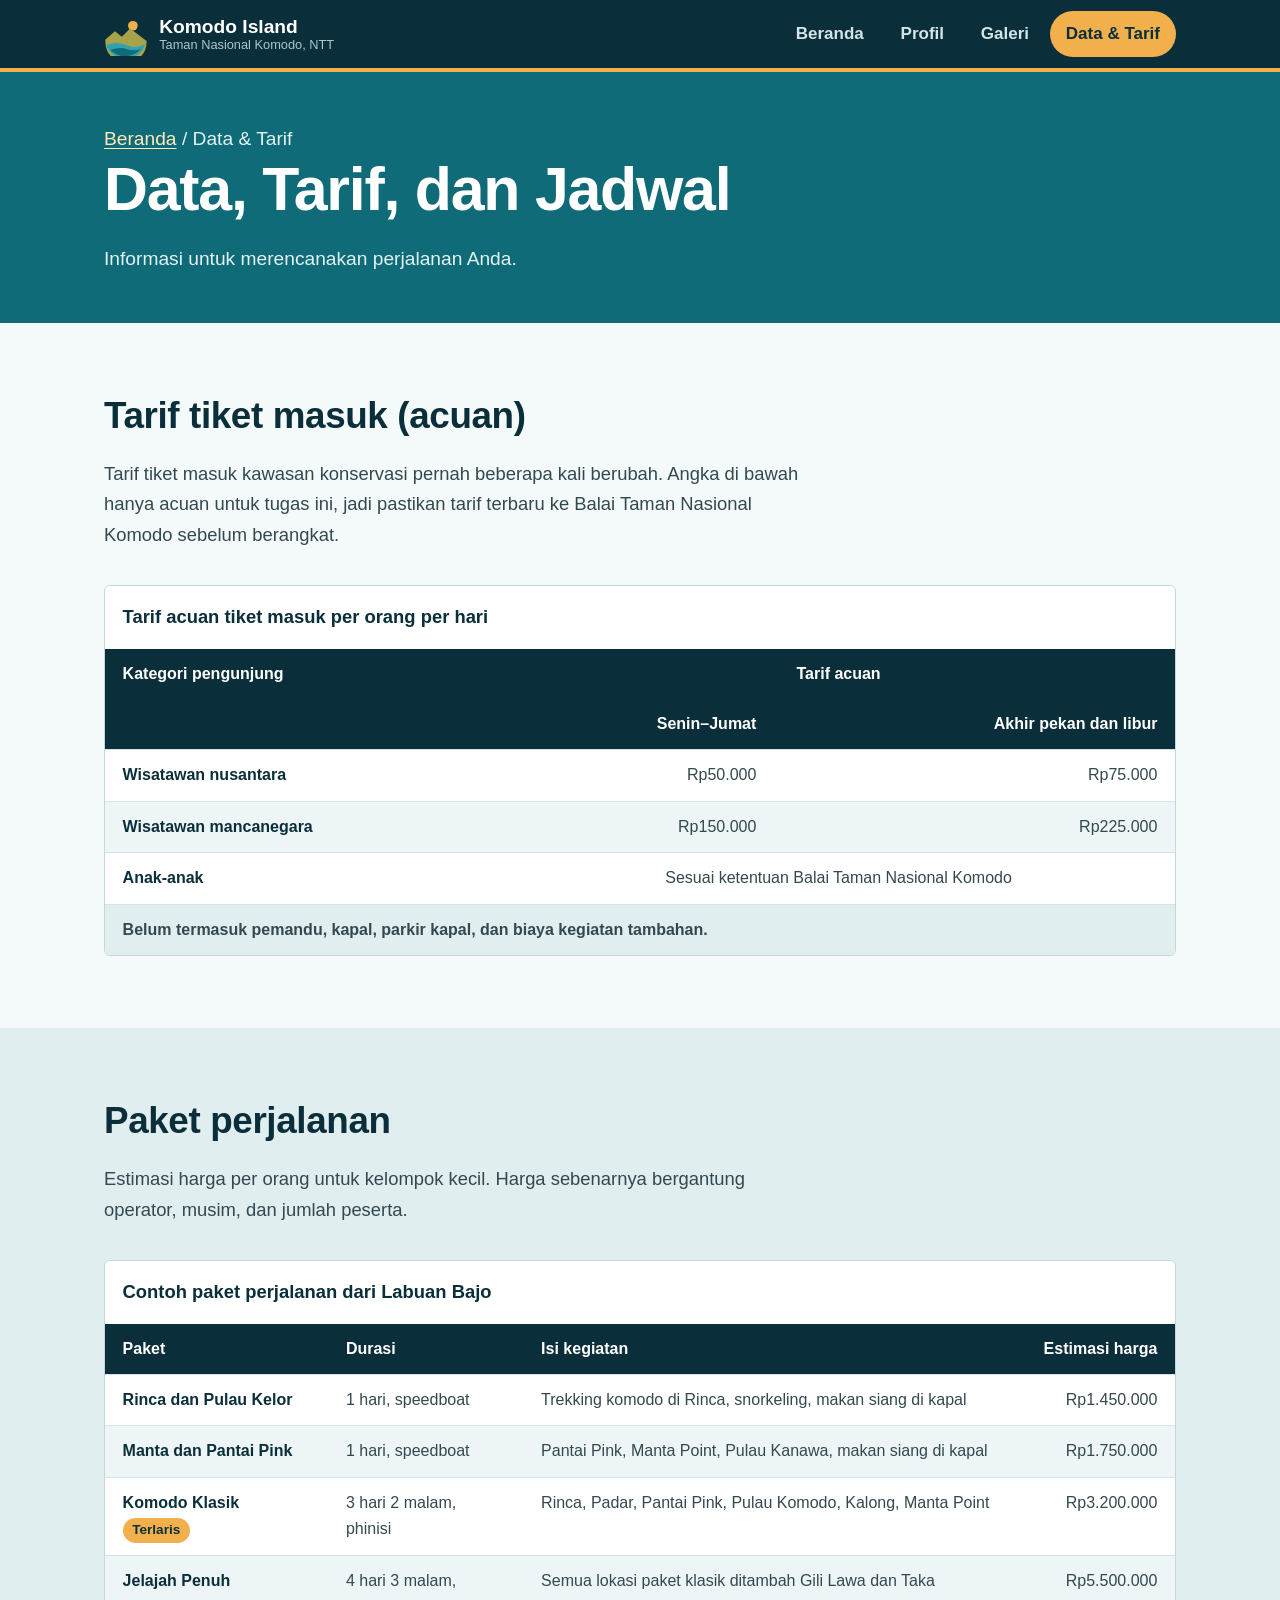
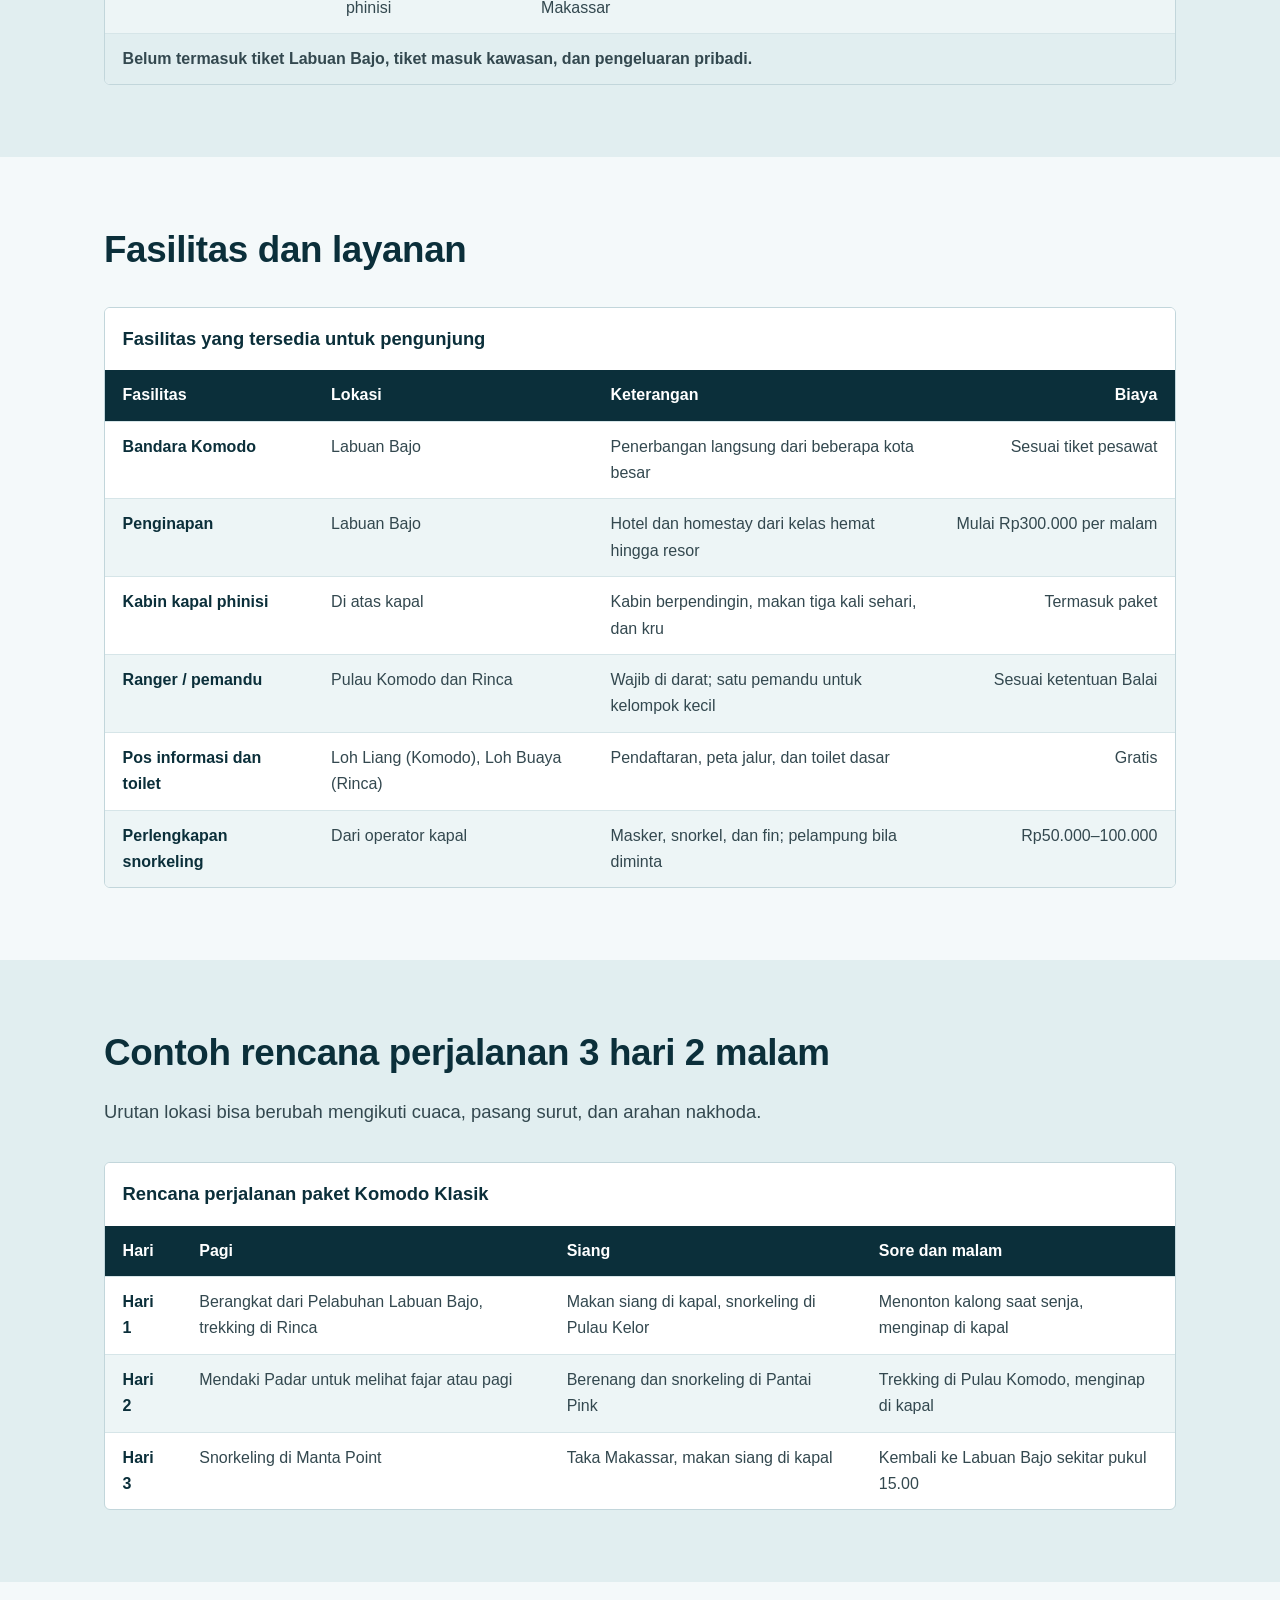
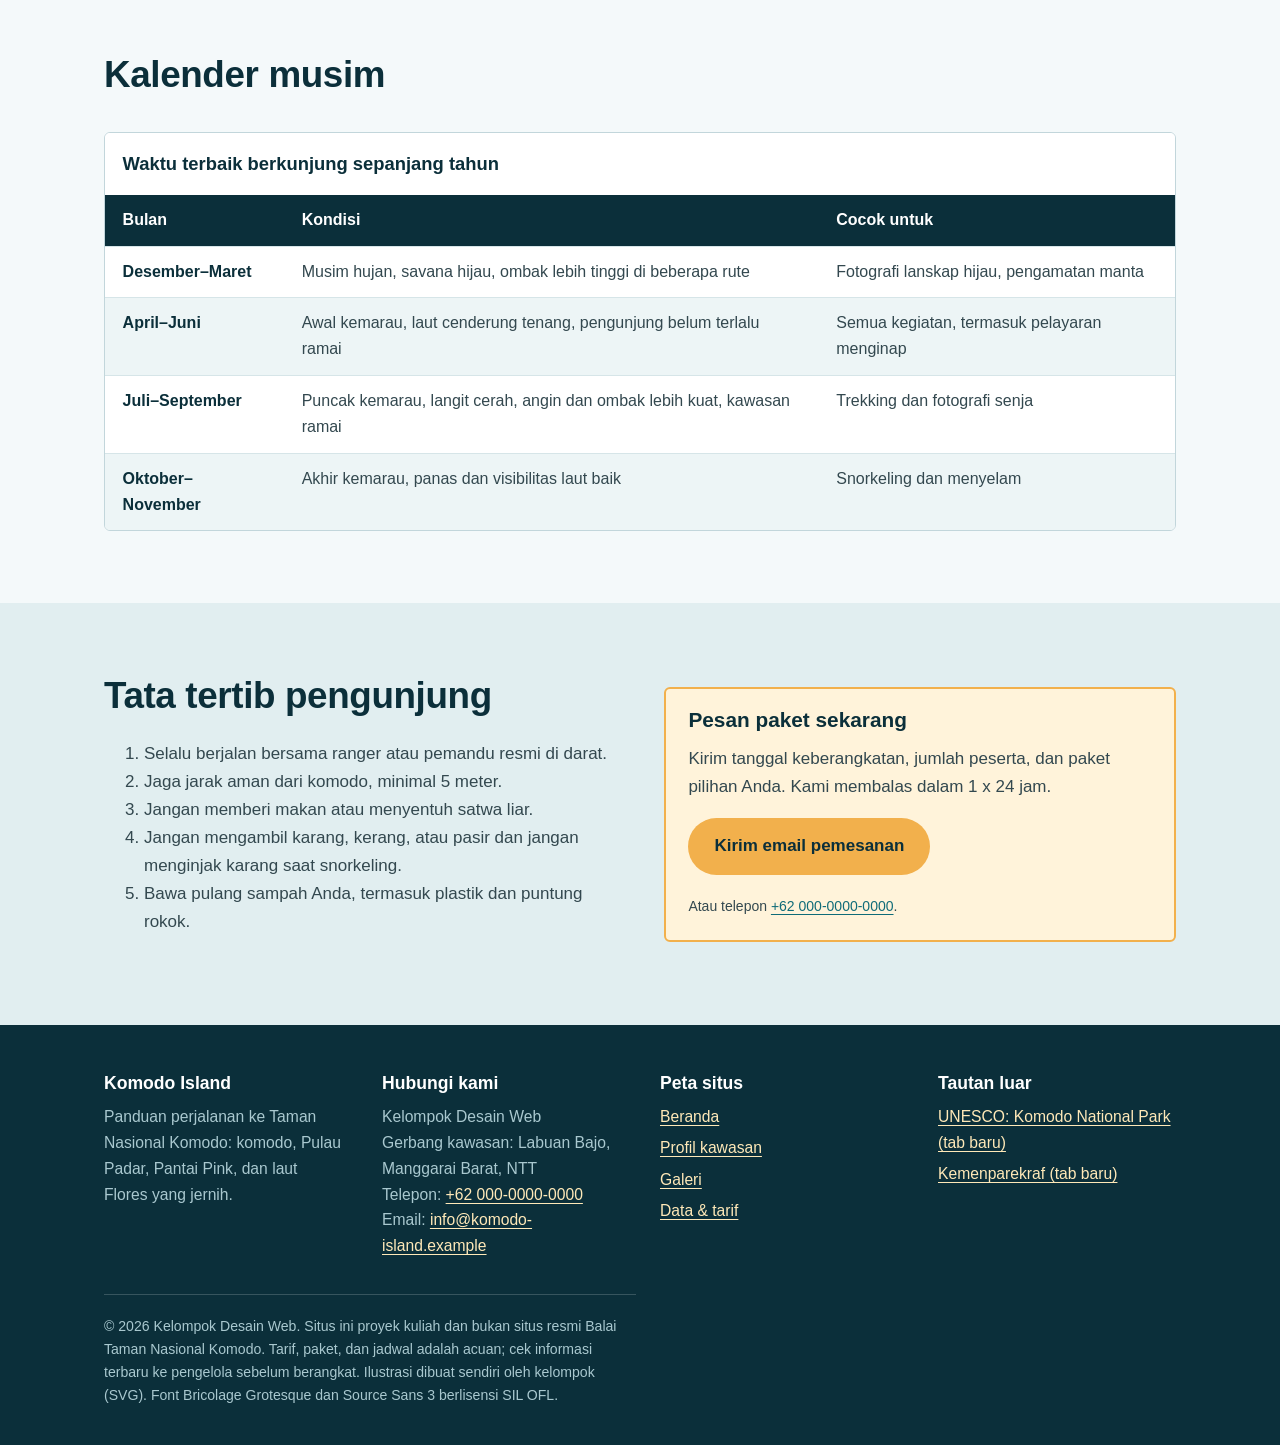
==== komodo-island/data.html @ 4d74ca6a "first commit" ====
<!DOCTYPE html>
<html lang="id">
<head>
  <meta charset="UTF-8">
  <meta name="viewport" content="width=device-width, initial-scale=1.0">
  <meta name="description" content="Tarif tiket acuan, paket perjalanan, fasilitas, contoh itinerary, dan kalender musim Taman Nasional Komodo.">
  <title>Data, Tarif, dan Jadwal | Komodo Island</title>
  <link rel="icon" type="image/svg+xml" href="assets/images/logo.svg">
  <link rel="stylesheet" href="assets/css/style.css">
</head>
<body>
  <a class="skip-link" href="#konten">Lewati ke konten utama</a>

  <!-- ===== HEADER & NAVIGASI (sama di semua halaman) ===== -->
  <header class="site-header">
    <div class="container header-inner">
      <a class="brand" href="index.html">
        <img src="assets/images/logo.svg" alt="Logo Komodo Island" width="44" height="44">
        <div>Komodo Island<span>Taman Nasional Komodo, NTT</span></div>
      </a>
      <nav class="main-nav" aria-label="Navigasi utama">
        <ul>
          <li><a href="index.html">Beranda</a></li>
          <li><a href="profil.html">Profil</a></li>
          <li><a href="galeri.html">Galeri</a></li>
          <li><a href="data.html" aria-current="page">Data &amp; Tarif</a></li>
        </ul>
      </nav>
    </div>
  </header>

  <main id="konten">

    <section class="page-hero" aria-labelledby="judul-halaman">
      <div class="container">
        <p class="breadcrumb"><a href="index.html">Beranda</a> / Data &amp; Tarif</p>
        <h1 id="judul-halaman">Data, Tarif, dan Jadwal</h1>
        <p>Informasi untuk merencanakan perjalanan Anda.</p>
      </div>
    </section>

    <!-- ===== TIKET MASUK ===== -->
    <section class="section" id="tiket" aria-labelledby="judul-tiket">
      <div class="container">
        <div class="section-head">
          <h2 id="judul-tiket">Tarif tiket masuk (acuan)</h2>
          <p>Tarif tiket masuk kawasan konservasi pernah beberapa kali berubah. Angka di bawah hanya acuan untuk tugas ini, jadi pastikan tarif terbaru ke Balai Taman Nasional Komodo sebelum berangkat.</p>
        </div>
        <div class="table-wrap">
          <table>
            <caption>Tarif acuan tiket masuk per orang per hari</caption>
            <thead>
              <tr>
                <th scope="col" rowspan="2">Kategori pengunjung</th>
                <th scope="colgroup" colspan="2" class="tengah">Tarif acuan</th>
              </tr>
              <tr>
                <th scope="col" class="angka">Senin&ndash;Jumat</th>
                <th scope="col" class="angka">Akhir pekan dan libur</th>
              </tr>
            </thead>
            <tbody>
              <tr><th scope="row">Wisatawan nusantara</th><td class="angka">Rp50.000</td><td class="angka">Rp75.000</td></tr>
              <tr><th scope="row">Wisatawan mancanegara</th><td class="angka">Rp150.000</td><td class="angka">Rp225.000</td></tr>
              <tr><th scope="row">Anak-anak</th><td class="tengah" colspan="2">Sesuai ketentuan Balai Taman Nasional Komodo</td></tr>
            </tbody>
            <tfoot>
              <tr><td colspan="3">Belum termasuk pemandu, kapal, parkir kapal, dan biaya kegiatan tambahan.</td></tr>
            </tfoot>
          </table>
        </div>
      </div>
    </section>

    <!-- ===== PAKET ===== -->
    <section class="section section--kabut" id="paket" aria-labelledby="judul-paket">
      <div class="container">
        <div class="section-head">
          <h2 id="judul-paket">Paket perjalanan</h2>
          <p>Estimasi harga per orang untuk kelompok kecil. Harga sebenarnya bergantung operator, musim, dan jumlah peserta.</p>
        </div>
        <div class="table-wrap">
          <table>
            <caption>Contoh paket perjalanan dari Labuan Bajo</caption>
            <thead>
              <tr>
                <th scope="col">Paket</th>
                <th scope="col">Durasi</th>
                <th scope="col">Isi kegiatan</th>
                <th scope="col" class="angka">Estimasi harga</th>
              </tr>
            </thead>
            <tbody>
              <tr>
                <th scope="row">Rinca dan Pulau Kelor</th>
                <td>1 hari, speedboat</td>
                <td>Trekking komodo di Rinca, snorkeling, makan siang di kapal</td>
                <td class="angka">Rp1.450.000</td>
              </tr>
              <tr>
                <th scope="row">Manta dan Pantai Pink</th>
                <td>1 hari, speedboat</td>
                <td>Pantai Pink, Manta Point, Pulau Kanawa, makan siang di kapal</td>
                <td class="angka">Rp1.750.000</td>
              </tr>
              <tr>
                <th scope="row">Komodo Klasik <span class="badge">Terlaris</span></th>
                <td>3 hari 2 malam, phinisi</td>
                <td>Rinca, Padar, Pantai Pink, Pulau Komodo, Kalong, Manta Point</td>
                <td class="angka">Rp3.200.000</td>
              </tr>
              <tr>
                <th scope="row">Jelajah Penuh</th>
                <td>4 hari 3 malam, phinisi</td>
                <td>Semua lokasi paket klasik ditambah Gili Lawa dan Taka Makassar</td>
                <td class="angka">Rp5.500.000</td>
              </tr>
            </tbody>
            <tfoot>
              <tr><td colspan="4">Belum termasuk tiket Labuan Bajo, tiket masuk kawasan, dan pengeluaran pribadi.</td></tr>
            </tfoot>
          </table>
        </div>
      </div>
    </section>

    <!-- ===== FASILITAS ===== -->
    <section class="section" id="fasilitas" aria-labelledby="judul-fasilitas">
      <div class="container">
        <div class="section-head">
          <h2 id="judul-fasilitas">Fasilitas dan layanan</h2>
        </div>
        <div class="table-wrap">
          <table>
            <caption>Fasilitas yang tersedia untuk pengunjung</caption>
            <thead>
              <tr>
                <th scope="col">Fasilitas</th>
                <th scope="col">Lokasi</th>
                <th scope="col">Keterangan</th>
                <th scope="col" class="angka">Biaya</th>
              </tr>
            </thead>
            <tbody>
              <tr><th scope="row">Bandara Komodo</th><td>Labuan Bajo</td><td>Penerbangan langsung dari beberapa kota besar</td><td class="angka">Sesuai tiket pesawat</td></tr>
              <tr><th scope="row">Penginapan</th><td>Labuan Bajo</td><td>Hotel dan homestay dari kelas hemat hingga resor</td><td class="angka">Mulai Rp300.000 per malam</td></tr>
              <tr><th scope="row">Kabin kapal phinisi</th><td>Di atas kapal</td><td>Kabin berpendingin, makan tiga kali sehari, dan kru</td><td class="angka">Termasuk paket</td></tr>
              <tr><th scope="row">Ranger / pemandu</th><td>Pulau Komodo dan Rinca</td><td>Wajib di darat; satu pemandu untuk kelompok kecil</td><td class="angka">Sesuai ketentuan Balai</td></tr>
              <tr><th scope="row">Pos informasi dan toilet</th><td>Loh Liang (Komodo), Loh Buaya (Rinca)</td><td>Pendaftaran, peta jalur, dan toilet dasar</td><td class="angka">Gratis</td></tr>
              <tr><th scope="row">Perlengkapan snorkeling</th><td>Dari operator kapal</td><td>Masker, snorkel, dan fin; pelampung bila diminta</td><td class="angka">Rp50.000&ndash;100.000</td></tr>
            </tbody>
          </table>
        </div>
      </div>
    </section>

    <!-- ===== ITINERARY ===== -->
    <section class="section section--kabut" id="jadwal" aria-labelledby="judul-jadwal">
      <div class="container">
        <div class="section-head">
          <h2 id="judul-jadwal">Contoh rencana perjalanan 3 hari 2 malam</h2>
          <p>Urutan lokasi bisa berubah mengikuti cuaca, pasang surut, dan arahan nakhoda.</p>
        </div>
        <div class="table-wrap">
          <table>
            <caption>Rencana perjalanan paket Komodo Klasik</caption>
            <thead>
              <tr>
                <th scope="col">Hari</th>
                <th scope="col">Pagi</th>
                <th scope="col">Siang</th>
                <th scope="col">Sore dan malam</th>
              </tr>
            </thead>
            <tbody>
              <tr><th scope="row">Hari 1</th><td>Berangkat dari Pelabuhan Labuan Bajo, trekking di Rinca</td><td>Makan siang di kapal, snorkeling di Pulau Kelor</td><td>Menonton kalong saat senja, menginap di kapal</td></tr>
              <tr><th scope="row">Hari 2</th><td>Mendaki Padar untuk melihat fajar atau pagi</td><td>Berenang dan snorkeling di Pantai Pink</td><td>Trekking di Pulau Komodo, menginap di kapal</td></tr>
              <tr><th scope="row">Hari 3</th><td>Snorkeling di Manta Point</td><td>Taka Makassar, makan siang di kapal</td><td>Kembali ke Labuan Bajo sekitar pukul 15.00</td></tr>
            </tbody>
          </table>
        </div>
      </div>
    </section>

    <!-- ===== KALENDER ===== -->
    <section class="section" id="kalender" aria-labelledby="judul-kalender">
      <div class="container">
        <div class="section-head">
          <h2 id="judul-kalender">Kalender musim</h2>
        </div>
        <div class="table-wrap">
          <table>
            <caption>Waktu terbaik berkunjung sepanjang tahun</caption>
            <thead>
              <tr>
                <th scope="col">Bulan</th>
                <th scope="col">Kondisi</th>
                <th scope="col">Cocok untuk</th>
              </tr>
            </thead>
            <tbody>
              <tr><th scope="row">Desember&ndash;Maret</th><td>Musim hujan, savana hijau, ombak lebih tinggi di beberapa rute</td><td>Fotografi lanskap hijau, pengamatan manta</td></tr>
              <tr><th scope="row">April&ndash;Juni</th><td>Awal kemarau, laut cenderung tenang, pengunjung belum terlalu ramai</td><td>Semua kegiatan, termasuk pelayaran menginap</td></tr>
              <tr><th scope="row">Juli&ndash;September</th><td>Puncak kemarau, langit cerah, angin dan ombak lebih kuat, kawasan ramai</td><td>Trekking dan fotografi senja</td></tr>
              <tr><th scope="row">Oktober&ndash;November</th><td>Akhir kemarau, panas dan visibilitas laut baik</td><td>Snorkeling dan menyelam</td></tr>
            </tbody>
          </table>
        </div>
      </div>
    </section>

    <!-- ===== TATA TERTIB ===== -->
    <section class="section section--kabut" id="tata-tertib" aria-labelledby="judul-tertib">
      <div class="container split">
        <div>
          <h2 id="judul-tertib">Tata tertib pengunjung</h2>
          <ol>
            <li>Selalu berjalan bersama ranger atau pemandu resmi di darat.</li>
            <li>Jaga jarak aman dari komodo, minimal 5 meter.</li>
            <li>Jangan memberi makan atau menyentuh satwa liar.</li>
            <li>Jangan mengambil karang, kerang, atau pasir dan jangan menginjak karang saat snorkeling.</li>
            <li>Bawa pulang sampah Anda, termasuk plastik dan puntung rokok.</li>
          </ol>
        </div>
        <div class="callout">
          <h3>Pesan paket sekarang</h3>
          <p>Kirim tanggal keberangkatan, jumlah peserta, dan paket pilihan Anda. Kami membalas dalam 1 x 24 jam.</p>
          <p><a class="btn btn--senja" href="mailto:info@komodo-island.example?subject=Pemesanan%20paket%20Komodo">Kirim email pemesanan</a></p>
          <p><small>Atau telepon <a href="tel:+620000000000">+62 000-0000-0000</a>.</small></p>
        </div>
      </div>
    </section>

  </main>

  <!-- ===== FOOTER (sama di semua halaman) ===== -->
  <footer class="site-footer">
    <div class="container">
      <div class="footer-cols">
        <div>
          <h2>Komodo Island</h2>
          <p>Panduan perjalanan ke Taman Nasional Komodo: komodo, Pulau Padar, Pantai Pink, dan laut Flores yang jernih.</p>
        </div>
        <div>
          <h2>Hubungi kami</h2>
          <address>
            Kelompok Desain Web<br>
            Gerbang kawasan: Labuan Bajo, Manggarai Barat, NTT<br>
            Telepon: <a href="tel:+620000000000">+62 000-0000-0000</a><br>
            Email: <a href="mailto:info@komodo-island.example">info@komodo-island.example</a>
          </address>
        </div>
        <div>
          <h2>Peta situs</h2>
          <ul>
            <li><a href="index.html">Beranda</a></li>
            <li><a href="profil.html">Profil kawasan</a></li>
            <li><a href="galeri.html">Galeri</a></li>
            <li><a href="data.html">Data &amp; tarif</a></li>
          </ul>
        </div>
        <div>
          <h2>Tautan luar</h2>
          <ul>
            <li><a href="https://whc.unesco.org/en/list/609" target="_blank" rel="noopener noreferrer">UNESCO: Komodo National Park (tab baru)</a></li>
            <li><a href="https://www.kemenparekraf.go.id/" target="_blank" rel="noopener noreferrer">Kemenparekraf (tab baru)</a></li>
          </ul>
        </div>
      </div>
      <p class="footer-bawah">
        &copy; 2026 Kelompok Desain Web. Situs ini proyek kuliah dan bukan situs resmi Balai Taman Nasional Komodo.
        Tarif, paket, dan jadwal adalah acuan; cek informasi terbaru ke pengelola sebelum berangkat.
        Ilustrasi dibuat sendiri oleh kelompok (SVG). Font Bricolage Grotesque dan Source Sans 3 berlisensi SIL OFL.
      </p>
    </div>
  </footer>
</body>
</html>
---- komodo-island/assets/css/style.css ----
/* =========================================================
   Komodo Island - style.css
   Tugas Kelompok Desain Web (HTML5 + CSS3 murni)

   Daftar isi:
   1. Embedded font (@font-face)
   2. Variabel & reset
   3. Tipografi
   4. Layout dasar (container, section)
   5. Header & navigasi (Flexbox)
   6. Hero
   7. Komponen: tombol, kartu, info strip, kutipan
   8. Galeri
   9. Tabel
  10. List khusus, FAQ, kalender
  11. Footer
  12. Responsive (media query)
   ========================================================= */

/* ---------- 1. Embedded font ---------- */
@font-face {
  font-family: "Bricolage";
  src: url("../fonts/bricolage-600.woff2") format("woff2");
  font-weight: 600;
  font-style: normal;
  font-display: swap;
}
@font-face {
  font-family: "Bricolage";
  src: url("../fonts/bricolage-800.woff2") format("woff2");
  font-weight: 800;
  font-style: normal;
  font-display: swap;
}
@font-face {
  font-family: "Source Sans";
  src: url("../fonts/sourcesans-400.woff2") format("woff2");
  font-weight: 400;
  font-style: normal;
  font-display: swap;
}
@font-face {
  font-family: "Source Sans";
  src: url("../fonts/sourcesans-600.woff2") format("woff2");
  font-weight: 600;
  font-style: normal;
  font-display: swap;
}
@font-face {
  font-family: "Source Sans";
  src: url("../fonts/sourcesans-700.woff2") format("woff2");
  font-weight: 700;
  font-style: normal;
  font-display: swap;
}

/* ---------- 2. Variabel & reset ---------- */
:root {
  /* Palet warna */
  --laut-dalam: #0b2f3a;
  --laut: #0f6b78;
  --savana: #b0963e;
  --senja: #f2b04c;
  --senja-tua: #8a5a07;
  --busa: #e1eef0;
  --langit: #f4f9fa;
  --karang-gelap: #33484f;
  --karang: #c04b55;
  --putih: #ffffff;

  --font-judul: "Bricolage", "Trebuchet MS", Arial, sans-serif;
  --font-isi: "Source Sans", "Segoe UI", Arial, sans-serif;

  --lebar-maks: 1120px;
  --jarak: 1.5rem;
  --radius-kecil: 6px;
  --radius-besar: 28px;
}

*,
*::before,
*::after {
  box-sizing: border-box; /* box model: padding & border masuk hitungan lebar */
}

html {
  scroll-behavior: smooth;
}

body {
  margin: 0;
  font-family: var(--font-isi);
  font-size: 1.0625rem;
  line-height: 1.65;
  color: var(--karang-gelap);
  background-color: var(--langit);
}

img {
  max-width: 100%;
  height: auto;
  display: block;
}

a {
  color: var(--laut);
  text-underline-offset: 3px;
}
a:hover {
  color: var(--laut-dalam);
}
a:focus-visible,
summary:focus-visible {
  outline: 3px solid var(--senja);
  outline-offset: 3px;
}

/* ---------- 3. Tipografi ---------- */
h1,
h2,
h3,
h4 {
  font-family: var(--font-judul);
  color: var(--laut-dalam);
  line-height: 1.15;
  margin: 0 0 0.6em;
}
h1 {
  font-size: clamp(2.3rem, 5vw, 3.8rem);
  font-weight: 800;
  letter-spacing: -0.02em;
}
h2 {
  font-size: clamp(1.6rem, 3vw, 2.3rem);
  font-weight: 800;
  letter-spacing: -0.01em;
}
h3 {
  font-size: 1.3rem;
  font-weight: 600;
}
h4 {
  font-size: 1.1rem;
  font-weight: 600;
}
p {
  margin: 0 0 1em;
  max-width: 68ch;
}
strong {
  font-weight: 700;
  color: var(--laut-dalam);
}
small {
  font-size: 0.875rem;
}

/* ---------- 4. Layout dasar ---------- */
.container {
  width: 100%;
  max-width: var(--lebar-maks);
  margin: 0 auto;
  padding: 0 var(--jarak);
}

.section {
  padding: 4.5rem 0;
}
.section--kabut {
  background-color: var(--busa);
}
.section--gelap {
  background-color: var(--laut-dalam);
  color: #d3e5e9;
}
.section--gelap h2,
.section--gelap h3 {
  color: var(--putih);
}
.section--gelap a {
  color: var(--senja);
}

.section-head {
  margin-bottom: 2.2rem;
}
.section-head p {
  font-size: 1.15rem;
}

.skip-link {
  position: absolute;
  left: -999px;
  top: 0;
  background: var(--senja);
  color: var(--laut-dalam);
  padding: 0.6rem 1rem;
  font-weight: 700;
  z-index: 100;
}
.skip-link:focus {
  left: 0;
}

/* ---------- 5. Header & navigasi ---------- */
.site-header {
  background-color: var(--laut-dalam);
  position: sticky;
  top: 0;
  z-index: 50;
  border-bottom: 4px solid var(--senja);
}
.header-inner {
  display: flex;
  align-items: center;
  justify-content: space-between;
  gap: 1rem;
  padding-top: 0.7rem;
  padding-bottom: 0.7rem;
}
.brand {
  display: flex;
  align-items: center;
  gap: 0.7rem;
  text-decoration: none;
  color: var(--putih);
  font-family: var(--font-judul);
  font-weight: 800;
  font-size: 1.2rem;
  line-height: 1.1;
}
.brand:hover {
  color: var(--putih);
}
.brand img {
  width: 44px;
  height: 44px;
}
.brand span {
  display: block;
  font-family: var(--font-isi);
  font-weight: 400;
  font-size: 0.8rem;
  color: #a9c8cf;
}

.main-nav ul {
  display: flex;
  flex-wrap: wrap;
  gap: 0.3rem;
  list-style: none;
  margin: 0;
  padding: 0;
}
.main-nav a {
  display: block;
  padding: 0.55rem 1rem;
  border-radius: 999px;
  color: #d3e5e9;
  text-decoration: none;
  font-weight: 600;
  transition: background-color 0.2s, color 0.2s;
}
.main-nav a:hover {
  background-color: rgba(255, 255, 255, 0.12);
  color: var(--putih);
}
.main-nav a[aria-current="page"] {
  background-color: var(--senja);
  color: var(--laut-dalam);
}

/* ---------- 6. Hero ---------- */
.hero {
  background-color: var(--busa);
  overflow: hidden;
}
.hero-inner {
  display: flex;
  align-items: center;
  gap: 3.5rem;
  padding-top: 3.5rem;
  padding-bottom: 0;
}
.hero-text {
  flex: 1 1 52%;
  padding-bottom: 3.5rem;
}
.hero-text p {
  font-size: 1.2rem;
}
.hero-media {
  flex: 1 1 40%;
  align-self: flex-end;
}
.hero-media img {
  width: 100%;
  max-height: 560px;
  object-fit: cover;
  /* bentuk gapura / lengkung atas */
  border-radius: 999px 999px 0 0;
  border: 8px solid var(--senja);
  border-bottom: 0;
}
.hero-actions {
  display: flex;
  flex-wrap: wrap;
  gap: 0.9rem;
  margin-top: 1.6rem;
}

/* Hero halaman dalam (profil, galeri, data) */
.page-hero {
  background-color: var(--laut);
  color: #e4f2f5;
  padding: 3.2rem 0 3rem;
}
.page-hero h1 {
  color: var(--putih);
  margin-bottom: 0.3em;
}
.page-hero p {
  font-size: 1.2rem;
  margin: 0;
}
.breadcrumb {
  font-size: 0.95rem;
  margin-bottom: 1rem;
}
.breadcrumb a {
  color: #ffe9b8;
}

/* ---------- 7. Komponen ---------- */
.btn {
  display: inline-block;
  padding: 0.8rem 1.5rem;
  border-radius: 999px;
  font-weight: 700;
  text-decoration: none;
  border: 2px solid transparent;
  transition: background-color 0.2s, color 0.2s, border-color 0.2s;
}
.btn--utama {
  background-color: var(--laut-dalam);
  color: var(--putih);
}
.btn--utama:hover {
  background-color: var(--laut);
  color: var(--putih);
}
.btn--garis {
  border-color: var(--laut-dalam);
  color: var(--laut-dalam);
}
.btn--garis:hover {
  background-color: var(--laut-dalam);
  color: var(--putih);
}
.btn--senja {
  background-color: var(--senja);
  color: var(--laut-dalam);
}
.btn--senja:hover {
  background-color: #f7c566;
  color: var(--laut-dalam);
}

/* Info strip: fakta singkat desa */
.info-strip {
  background-color: var(--laut-dalam);
  color: #d3e5e9;
}
.info-strip ul {
  display: flex;
  flex-wrap: wrap;
  list-style: none;
  margin: 0;
  padding: 0;
}
.info-strip li {
  flex: 1 1 200px;
  padding: 1.4rem 1.2rem;
  border-left: 1px solid rgba(255, 255, 255, 0.15);
}
.info-strip li:first-child {
  border-left: 0;
}
.info-strip strong {
  display: block;
  font-family: var(--font-judul);
  font-size: 1.6rem;
  color: var(--senja);
  line-height: 1.2;
}

/* Kartu konten (Flexbox) */
.cards {
  display: flex;
  flex-wrap: wrap;
  gap: 1.6rem;
}
.card {
  flex: 1 1 290px;
  display: flex;
  flex-direction: column;
  background-color: var(--putih);
  border: 1px solid #cfe0e4;
  border-radius: var(--radius-kecil);
  overflow: hidden;
}
.card img {
  width: 100%;
  aspect-ratio: 4 / 3;
  object-fit: cover;
}
.card-body {
  padding: 1.3rem 1.4rem 1.5rem;
  display: flex;
  flex-direction: column;
  flex: 1;
}
.card-body p {
  flex: 1;
}
.card-link {
  font-weight: 700;
}

/* Dua kolom teks + gambar */
.split {
  display: flex;
  flex-wrap: wrap;
  align-items: center;
  gap: 3rem;
}
.split > * {
  flex: 1 1 340px;
}
.split--balik {
  flex-direction: row-reverse;
}
.split figure img {
  border-radius: var(--radius-besar) var(--radius-kecil) var(--radius-besar) var(--radius-kecil);
}
figure {
  margin: 0;
}
figcaption {
  font-size: 0.9rem;
  color: #566b72;
  margin-top: 0.6rem;
}

blockquote {
  margin: 0;
  padding: 0.4rem 0 0.4rem 1.6rem;
  border-left: 6px solid var(--senja);
  font-family: var(--font-judul);
  font-size: clamp(1.3rem, 2.6vw, 1.8rem);
  font-weight: 600;
  line-height: 1.35;
  color: var(--laut-dalam);
  max-width: 34em;
}
blockquote cite {
  display: block;
  margin-top: 0.8rem;
  font-family: var(--font-isi);
  font-size: 1rem;
  font-weight: 400;
  font-style: normal;
  color: var(--karang-gelap);
}

.callout {
  background-color: #fff3da;
  border: 2px solid var(--senja);
  border-radius: var(--radius-kecil);
  padding: 1.2rem 1.4rem;
}
.callout p:last-child {
  margin-bottom: 0;
}

/* ---------- 8. Galeri ---------- */
.gallery {
  display: flex;
  flex-wrap: wrap;
  gap: 1.4rem;
  margin: 0;
  padding: 0;
  list-style: none;
}
.gallery li {
  flex: 1 1 320px;
}
.gallery figure {
  background-color: var(--putih);
  border: 1px solid #cfe0e4;
  border-radius: var(--radius-kecil);
  overflow: hidden;
  height: 100%;
}
.gallery img {
  width: 100%;
  aspect-ratio: 4 / 3;
  object-fit: cover;
}
.gallery figcaption {
  padding: 0.8rem 1rem 1rem;
  margin: 0;
  color: var(--karang-gelap);
}
.gallery figcaption strong {
  display: block;
}
.gallery-nav {
  display: flex;
  flex-wrap: wrap;
  gap: 0.6rem;
  list-style: none;
  padding: 0;
  margin: 0 0 2rem;
}
.gallery-nav a {
  display: inline-block;
  padding: 0.45rem 1rem;
  border: 2px solid var(--laut);
  border-radius: 999px;
  text-decoration: none;
  font-weight: 600;
}
.gallery-nav a:hover {
  background-color: var(--laut);
  color: var(--putih);
}

/* ---------- 9. Tabel ---------- */
.table-wrap {
  overflow-x: auto; /* tabel bisa digeser di layar kecil */
  border: 1px solid #c2d6db;
  border-radius: var(--radius-kecil);
  background-color: var(--putih);
}
table {
  width: 100%;
  border-collapse: collapse;
  min-width: 560px;
  font-size: 1rem;
}
caption {
  caption-side: top;
  text-align: left;
  padding: 1rem 1.1rem;
  font-family: var(--font-judul);
  font-weight: 600;
  font-size: 1.15rem;
  color: var(--laut-dalam);
  background-color: var(--putih);
}
th,
td {
  padding: 0.75rem 1.1rem;
  text-align: left;
  vertical-align: top;
  border-top: 1px solid #d6e5e8;
}
thead th {
  background-color: var(--laut-dalam);
  color: var(--putih);
  font-weight: 600;
  border-top: 0;
}
tbody tr:nth-child(even) {
  background-color: #edf5f6;
}
tbody tr:hover {
  background-color: #fff3da;
}
tbody th {
  font-weight: 700;
  color: var(--laut-dalam);
}
tfoot td,
tfoot th {
  background-color: var(--busa);
  font-weight: 700;
}
td.angka,
th.angka {
  text-align: right;
  white-space: nowrap;
}
td.tengah,
th.tengah {
  text-align: center;
}

/* ---------- 10. List khusus, FAQ, definisi ---------- */
.check-list {
  list-style: none;
  padding: 0;
  margin: 0 0 1.2em;
}
.check-list li {
  position: relative;
  padding-left: 1.9rem;
  margin-bottom: 0.55rem;
}
.check-list li::before {
  content: "";
  position: absolute;
  left: 0.2rem;
  top: 0.45em;
  width: 0.55rem;
  height: 0.9rem;
  border-right: 3px solid var(--laut);
  border-bottom: 3px solid var(--laut);
  transform: rotate(40deg);
}

.steps {
  padding-left: 1.4rem;
}
.steps li {
  margin-bottom: 0.7rem;
  padding-left: 0.3rem;
}
.steps li::marker {
  font-weight: 700;
  color: var(--senja-tua);
}

dl.fakta {
  display: flex;
  flex-wrap: wrap;
  margin: 0;
  border: 1px solid #c2d6db;
  border-radius: var(--radius-kecil);
  background-color: var(--putih);
  overflow: hidden;
}
dl.fakta dt,
dl.fakta dd {
  margin: 0;
  padding: 0.75rem 1.1rem;
  border-top: 1px solid #d6e5e8;
}
dl.fakta dt {
  flex: 0 0 36%;
  font-weight: 700;
  color: var(--laut-dalam);
  background-color: #edf5f6;
}
dl.fakta dd {
  flex: 0 0 64%;
}
dl.fakta dt:first-of-type,
dl.fakta dt:first-of-type + dd {
  border-top: 0;
}

details {
  background-color: var(--putih);
  border: 1px solid #c2d6db;
  border-radius: var(--radius-kecil);
  margin-bottom: 0.8rem;
}
summary {
  cursor: pointer;
  padding: 1rem 1.2rem;
  font-weight: 700;
  color: var(--laut-dalam);
}
details[open] summary {
  border-bottom: 1px solid #d6e5e8;
}
details p {
  padding: 1rem 1.2rem 0;
}
details p:last-child {
  padding-bottom: 0.2rem;
}

.timeline {
  list-style: none;
  margin: 0;
  padding: 0 0 0 1.6rem;
  border-left: 4px solid var(--savana);
}
.timeline li {
  margin-bottom: 1.4rem;
  position: relative;
}
.timeline li::before {
  content: "";
  position: absolute;
  left: -2.05rem;
  top: 0.4rem;
  width: 14px;
  height: 14px;
  border-radius: 50%;
  background-color: var(--senja);
  border: 3px solid var(--langit);
}
.timeline strong {
  display: block;
  font-family: var(--font-judul);
  font-size: 1.15rem;
}

.badge {
  display: inline-block;
  padding: 0.1rem 0.6rem;
  border-radius: 999px;
  background-color: var(--senja);
  color: var(--laut-dalam);
  font-size: 0.85rem;
  font-weight: 700;
}

/* ---------- 11. Footer ---------- */
.site-footer {
  background-color: var(--laut-dalam);
  color: #a9c8cf;
  padding: 3rem 0 1.5rem;
  font-size: 0.98rem;
}
.site-footer a {
  color: #ffe9b8;
}
.footer-cols {
  display: flex;
  flex-wrap: wrap;
  gap: 2.5rem;
}
.footer-cols > div {
  flex: 1 1 220px;
}
.site-footer h2 {
  font-size: 1.1rem;
  color: var(--putih);
  letter-spacing: 0;
}
.site-footer ul {
  list-style: none;
  margin: 0;
  padding: 0;
}
.site-footer li {
  margin-bottom: 0.35rem;
}
.site-footer address {
  font-style: normal;
}
.footer-bawah {
  margin-top: 2.2rem;
  padding-top: 1.2rem;
  border-top: 1px solid rgba(255, 255, 255, 0.18);
  font-size: 0.88rem;
}

/* ---------- 12. Responsive ---------- */

/* Tablet (<= 900px) */
@media (max-width: 900px) {
  .section {
    padding: 3.2rem 0;
  }
  .hero-inner {
    flex-direction: column;
    gap: 2rem;
    padding-top: 2.5rem;
  }
  .hero-text {
    padding-bottom: 0;
  }
  .hero-media {
    align-self: center;
    width: min(380px, 100%);
  }
  .info-strip li {
    border-left: 0;
    border-top: 1px solid rgba(255, 255, 255, 0.15);
  }
  .split--balik {
    flex-direction: row;
  }
}

/* Mobile (<= 640px) */
@media (max-width: 640px) {
  body {
    font-size: 1rem;
  }
  .header-inner {
    flex-direction: column;
    align-items: flex-start;
  }
  .main-nav a {
    padding: 0.45rem 0.85rem;
  }
  .site-header {
    position: static; /* header tidak menempel agar layar kecil tidak tertutup */
  }
  .info-strip li {
    flex-basis: 50%;
    padding: 1rem;
  }
  dl.fakta dt,
  dl.fakta dd {
    flex-basis: 100%;
  }
  dl.fakta dd {
    border-top: 0;
  }
  .hero-actions .btn {
    flex: 1 1 100%;
    text-align: center;
  }
}

/* Hormati preferensi pengguna yang mengurangi animasi */
@media (prefers-reduced-motion: reduce) {
  html {
    scroll-behavior: auto;
  }
  * {
    transition: none !important;
  }
}

/* Cetak: sembunyikan navigasi */
@media print {
  .site-header,
  .hero-actions {
    display: none;
  }
}

/* Utilitas kecil */
.gap-atas {
  margin-top: 3rem;
}
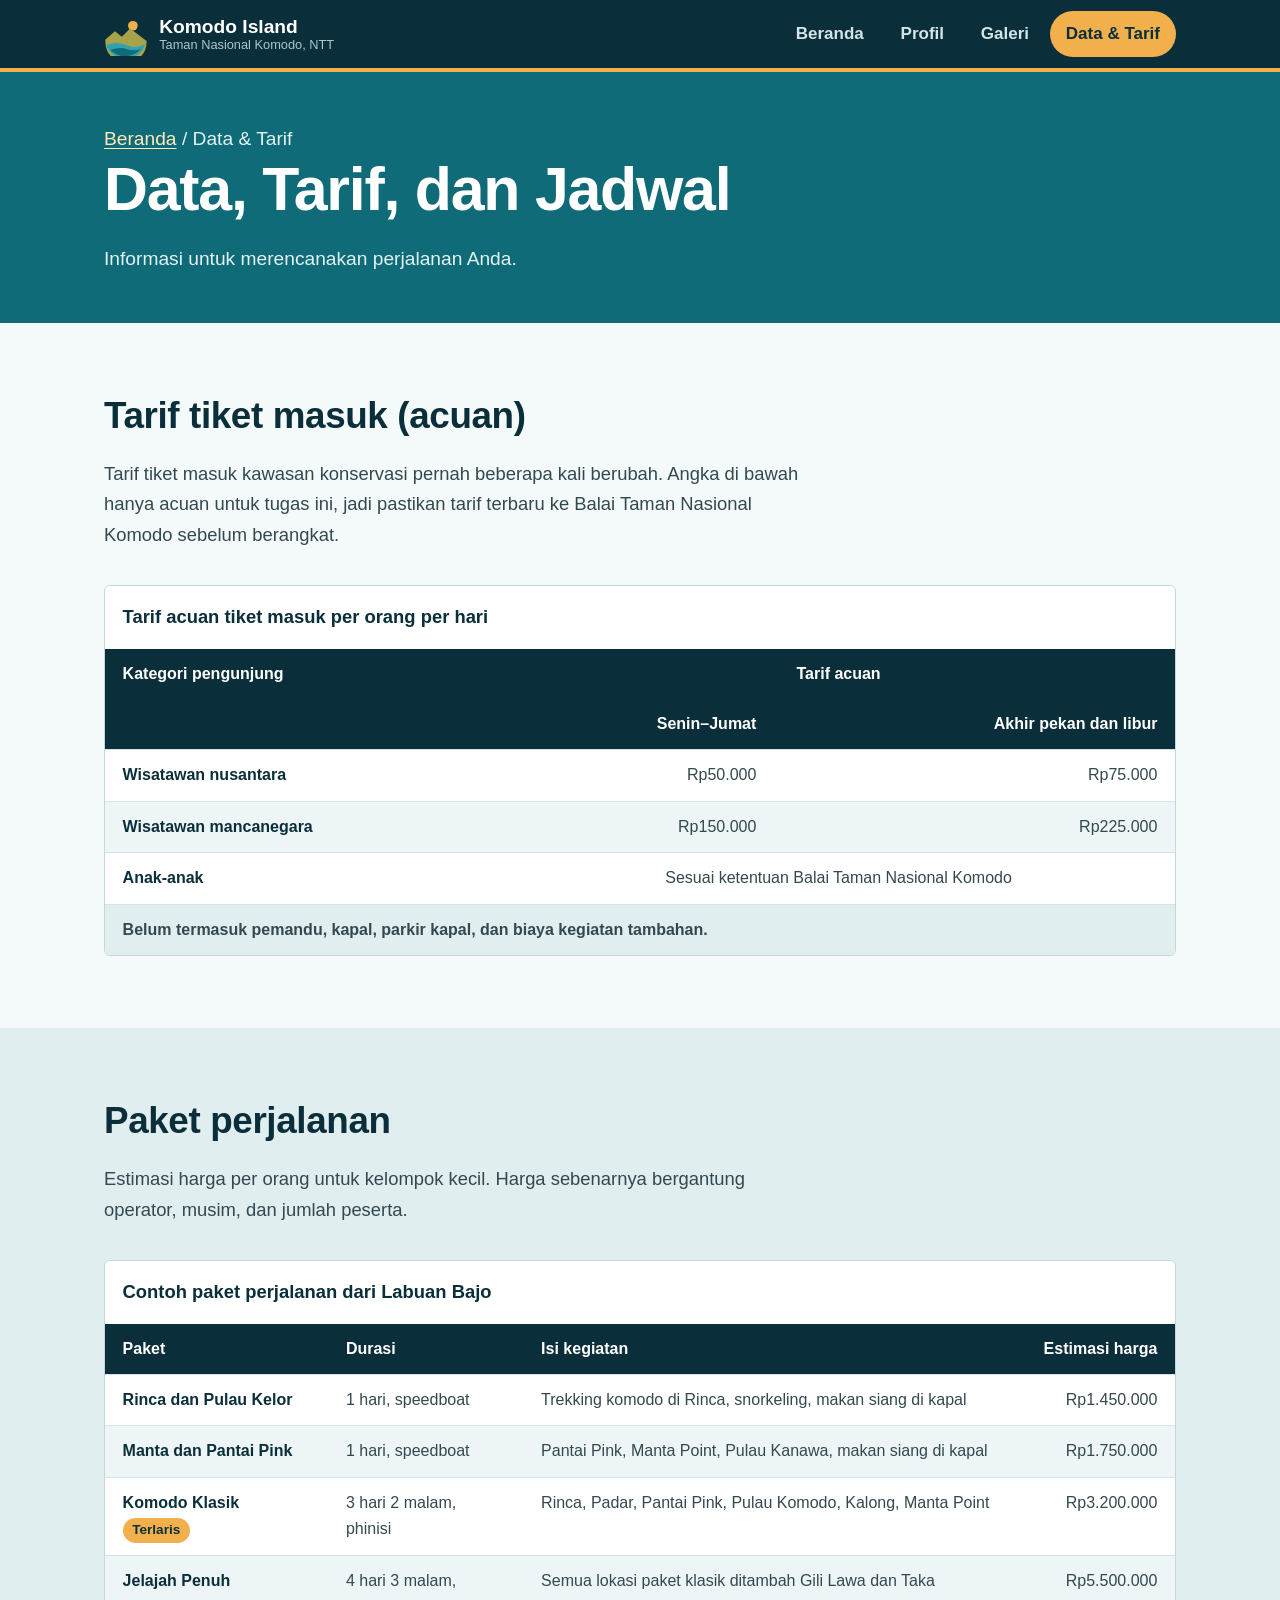
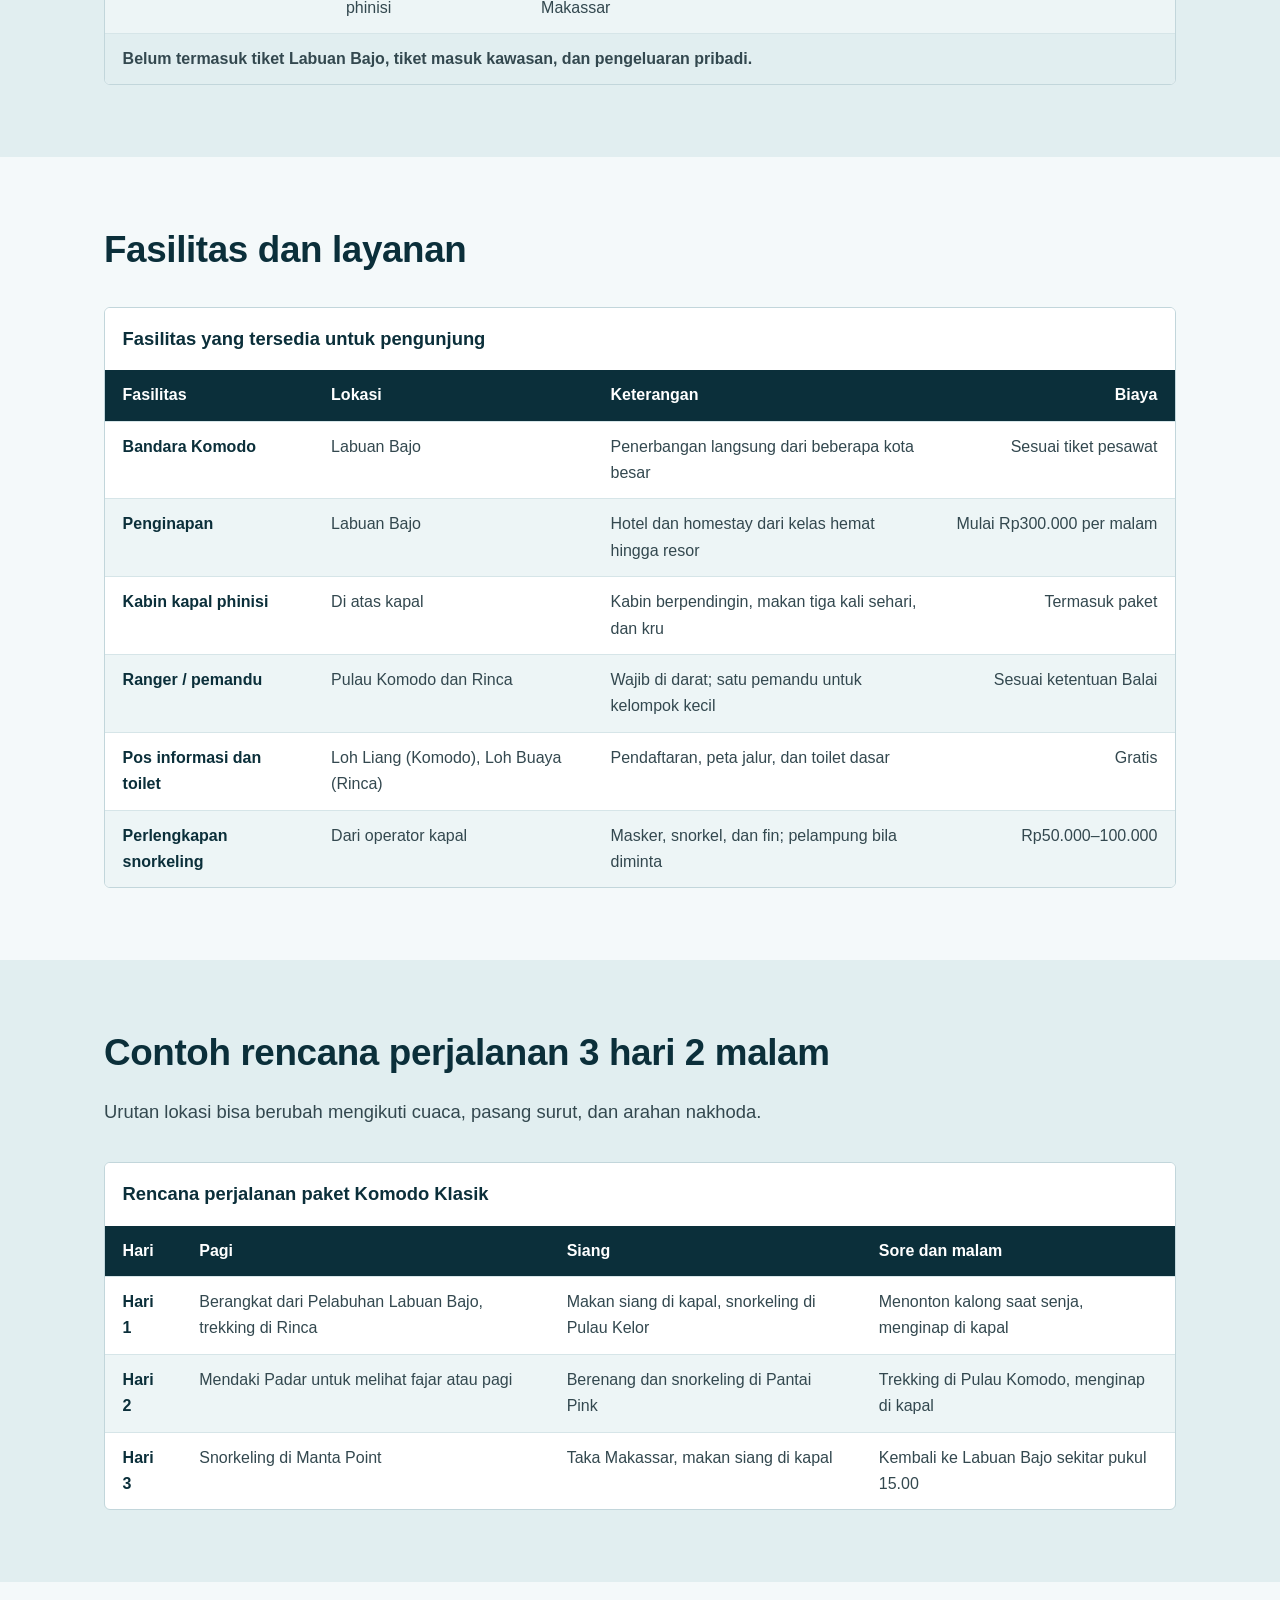
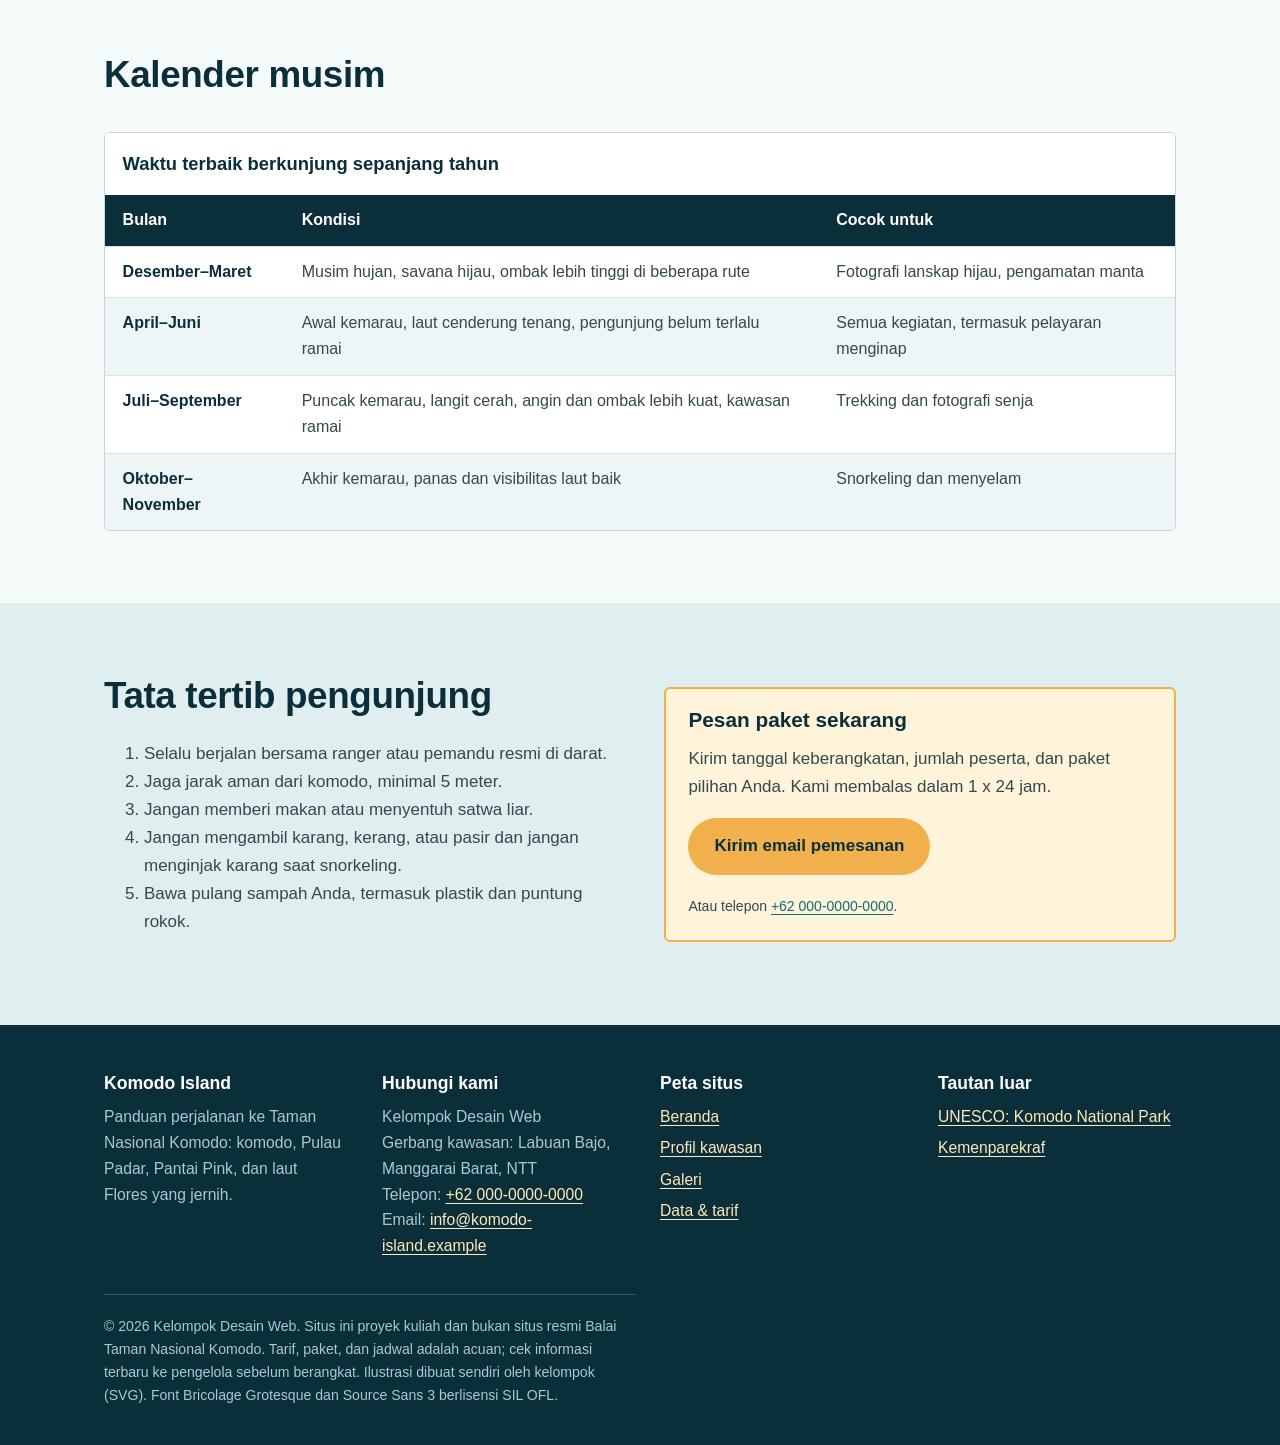
==== commit 771b074f: "perubahan pertama" ====
--- a/komodo-island/data.html
+++ b/komodo-island/data.html
@@ -262,8 +262,8 @@
         <div>
           <h2>Tautan luar</h2>
           <ul>
-            <li><a href="https://whc.unesco.org/en/list/609" target="_blank" rel="noopener noreferrer">UNESCO: Komodo National Park (tab baru)</a></li>
-            <li><a href="https://www.kemenparekraf.go.id/" target="_blank" rel="noopener noreferrer">Kemenparekraf (tab baru)</a></li>
+            <li><a href="https://whc.unesco.org/en/list/609" target="_blank" rel="noopener noreferrer">UNESCO: Komodo National Park</a></li>
+            <li><a href="https://www.kemenparekraf.go.id/" target="_blank" rel="noopener noreferrer">Kemenparekraf </a></li>
           </ul>
         </div>
       </div>
--- a/komodo-island/assets/css/style.css
+++ b/komodo-island/assets/css/style.css
@@ -25,6 +25,7 @@
   font-style: normal;
   font-display: swap;
 }
+
 @font-face {
   font-family: "Bricolage";
   src: url("../fonts/bricolage-800.woff2") format("woff2");
@@ -32,6 +33,7 @@
   font-style: normal;
   font-display: swap;
 }
+
 @font-face {
   font-family: "Source Sans";
   src: url("../fonts/sourcesans-400.woff2") format("woff2");
@@ -39,6 +41,7 @@
   font-style: normal;
   font-display: swap;
 }
+
 @font-face {
   font-family: "Source Sans";
   src: url("../fonts/sourcesans-600.woff2") format("woff2");
@@ -46,6 +49,7 @@
   font-style: normal;
   font-display: swap;
 }
+
 @font-face {
   font-family: "Source Sans";
   src: url("../fonts/sourcesans-700.woff2") format("woff2");
@@ -80,7 +84,8 @@
 *,
 *::before,
 *::after {
-  box-sizing: border-box; /* box model: padding & border masuk hitungan lebar */
+  box-sizing: border-box;
+  /* box model: padding & border masuk hitungan lebar */
 }
 
 html {
@@ -106,9 +111,11 @@
   color: var(--laut);
   text-underline-offset: 3px;
 }
+
 a:hover {
   color: var(--laut-dalam);
 }
+
 a:focus-visible,
 summary:focus-visible {
   outline: 3px solid var(--senja);
@@ -125,32 +132,39 @@
   line-height: 1.15;
   margin: 0 0 0.6em;
 }
+
 h1 {
   font-size: clamp(2.3rem, 5vw, 3.8rem);
   font-weight: 800;
   letter-spacing: -0.02em;
 }
+
 h2 {
   font-size: clamp(1.6rem, 3vw, 2.3rem);
   font-weight: 800;
   letter-spacing: -0.01em;
 }
+
 h3 {
   font-size: 1.3rem;
   font-weight: 600;
 }
+
 h4 {
   font-size: 1.1rem;
   font-weight: 600;
 }
+
 p {
   margin: 0 0 1em;
   max-width: 68ch;
 }
+
 strong {
   font-weight: 700;
   color: var(--laut-dalam);
 }
+
 small {
   font-size: 0.875rem;
 }
@@ -166,17 +180,21 @@
 .section {
   padding: 4.5rem 0;
 }
+
 .section--kabut {
   background-color: var(--busa);
 }
+
 .section--gelap {
   background-color: var(--laut-dalam);
   color: #d3e5e9;
 }
+
 .section--gelap h2,
 .section--gelap h3 {
   color: var(--putih);
 }
+
 .section--gelap a {
   color: var(--senja);
 }
@@ -184,6 +202,7 @@
 .section-head {
   margin-bottom: 2.2rem;
 }
+
 .section-head p {
   font-size: 1.15rem;
 }
@@ -198,6 +217,7 @@
   font-weight: 700;
   z-index: 100;
 }
+
 .skip-link:focus {
   left: 0;
 }
@@ -210,6 +230,7 @@
   z-index: 50;
   border-bottom: 4px solid var(--senja);
 }
+
 .header-inner {
   display: flex;
   align-items: center;
@@ -218,6 +239,7 @@
   padding-top: 0.7rem;
   padding-bottom: 0.7rem;
 }
+
 .brand {
   display: flex;
   align-items: center;
@@ -229,13 +251,16 @@
   font-size: 1.2rem;
   line-height: 1.1;
 }
+
 .brand:hover {
   color: var(--putih);
 }
+
 .brand img {
   width: 44px;
   height: 44px;
 }
+
 .brand span {
   display: block;
   font-family: var(--font-isi);
@@ -252,6 +277,7 @@
   margin: 0;
   padding: 0;
 }
+
 .main-nav a {
   display: block;
   padding: 0.55rem 1rem;
@@ -261,10 +287,12 @@
   font-weight: 600;
   transition: background-color 0.2s, color 0.2s;
 }
+
 .main-nav a:hover {
   background-color: rgba(255, 255, 255, 0.12);
   color: var(--putih);
 }
+
 .main-nav a[aria-current="page"] {
   background-color: var(--senja);
   color: var(--laut-dalam);
@@ -275,6 +303,7 @@
   background-color: var(--busa);
   overflow: hidden;
 }
+
 .hero-inner {
   display: flex;
   align-items: center;
@@ -282,17 +311,21 @@
   padding-top: 3.5rem;
   padding-bottom: 0;
 }
+
 .hero-text {
   flex: 1 1 52%;
   padding-bottom: 3.5rem;
 }
+
 .hero-text p {
   font-size: 1.2rem;
 }
+
 .hero-media {
   flex: 1 1 40%;
   align-self: flex-end;
 }
+
 .hero-media img {
   width: 100%;
   max-height: 560px;
@@ -302,6 +335,7 @@
   border: 8px solid var(--senja);
   border-bottom: 0;
 }
+
 .hero-actions {
   display: flex;
   flex-wrap: wrap;
@@ -315,18 +349,22 @@
   color: #e4f2f5;
   padding: 3.2rem 0 3rem;
 }
+
 .page-hero h1 {
   color: var(--putih);
   margin-bottom: 0.3em;
 }
+
 .page-hero p {
   font-size: 1.2rem;
   margin: 0;
 }
+
 .breadcrumb {
   font-size: 0.95rem;
   margin-bottom: 1rem;
 }
+
 .breadcrumb a {
   color: #ffe9b8;
 }
@@ -341,26 +379,32 @@
   border: 2px solid transparent;
   transition: background-color 0.2s, color 0.2s, border-color 0.2s;
 }
+
 .btn--utama {
   background-color: var(--laut-dalam);
   color: var(--putih);
 }
+
 .btn--utama:hover {
   background-color: var(--laut);
   color: var(--putih);
 }
+
 .btn--garis {
   border-color: var(--laut-dalam);
   color: var(--laut-dalam);
 }
+
 .btn--garis:hover {
   background-color: var(--laut-dalam);
   color: var(--putih);
 }
+
 .btn--senja {
   background-color: var(--senja);
   color: var(--laut-dalam);
 }
+
 .btn--senja:hover {
   background-color: #f7c566;
   color: var(--laut-dalam);
@@ -371,6 +415,7 @@
   background-color: var(--laut-dalam);
   color: #d3e5e9;
 }
+
 .info-strip ul {
   display: flex;
   flex-wrap: wrap;
@@ -378,14 +423,17 @@
   margin: 0;
   padding: 0;
 }
+
 .info-strip li {
   flex: 1 1 200px;
   padding: 1.4rem 1.2rem;
   border-left: 1px solid rgba(255, 255, 255, 0.15);
 }
+
 .info-strip li:first-child {
   border-left: 0;
 }
+
 .info-strip strong {
   display: block;
   font-family: var(--font-judul);
@@ -400,6 +448,7 @@
   flex-wrap: wrap;
   gap: 1.6rem;
 }
+
 .card {
   flex: 1 1 290px;
   display: flex;
@@ -409,20 +458,24 @@
   border-radius: var(--radius-kecil);
   overflow: hidden;
 }
+
 .card img {
   width: 100%;
   aspect-ratio: 4 / 3;
   object-fit: cover;
 }
+
 .card-body {
   padding: 1.3rem 1.4rem 1.5rem;
   display: flex;
   flex-direction: column;
   flex: 1;
 }
+
 .card-body p {
   flex: 1;
 }
+
 .card-link {
   font-weight: 700;
 }
@@ -434,18 +487,23 @@
   align-items: center;
   gap: 3rem;
 }
-.split > * {
+
+.split>* {
   flex: 1 1 340px;
 }
+
 .split--balik {
   flex-direction: row-reverse;
 }
+
 .split figure img {
   border-radius: var(--radius-besar) var(--radius-kecil) var(--radius-besar) var(--radius-kecil);
 }
+
 figure {
   margin: 0;
 }
+
 figcaption {
   font-size: 0.9rem;
   color: #566b72;
@@ -463,6 +521,7 @@
   color: var(--laut-dalam);
   max-width: 34em;
 }
+
 blockquote cite {
   display: block;
   margin-top: 0.8rem;
@@ -479,6 +538,7 @@
   border-radius: var(--radius-kecil);
   padding: 1.2rem 1.4rem;
 }
+
 .callout p:last-child {
   margin-bottom: 0;
 }
@@ -492,9 +552,11 @@
   padding: 0;
   list-style: none;
 }
+
 .gallery li {
   flex: 1 1 320px;
 }
+
 .gallery figure {
   background-color: var(--putih);
   border: 1px solid #cfe0e4;
@@ -502,19 +564,23 @@
   overflow: hidden;
   height: 100%;
 }
+
 .gallery img {
   width: 100%;
   aspect-ratio: 4 / 3;
   object-fit: cover;
 }
+
 .gallery figcaption {
   padding: 0.8rem 1rem 1rem;
   margin: 0;
   color: var(--karang-gelap);
 }
+
 .gallery figcaption strong {
   display: block;
 }
+
 .gallery-nav {
   display: flex;
   flex-wrap: wrap;
@@ -523,6 +589,7 @@
   padding: 0;
   margin: 0 0 2rem;
 }
+
 .gallery-nav a {
   display: inline-block;
   padding: 0.45rem 1rem;
@@ -531,6 +598,7 @@
   text-decoration: none;
   font-weight: 600;
 }
+
 .gallery-nav a:hover {
   background-color: var(--laut);
   color: var(--putih);
@@ -538,17 +606,20 @@
 
 /* ---------- 9. Tabel ---------- */
 .table-wrap {
-  overflow-x: auto; /* tabel bisa digeser di layar kecil */
+  overflow-x: auto;
+  /* tabel bisa digeser di layar kecil */
   border: 1px solid #c2d6db;
   border-radius: var(--radius-kecil);
   background-color: var(--putih);
 }
+
 table {
   width: 100%;
   border-collapse: collapse;
   min-width: 560px;
   font-size: 1rem;
 }
+
 caption {
   caption-side: top;
   text-align: left;
@@ -559,6 +630,7 @@
   color: var(--laut-dalam);
   background-color: var(--putih);
 }
+
 th,
 td {
   padding: 0.75rem 1.1rem;
@@ -566,32 +638,39 @@
   vertical-align: top;
   border-top: 1px solid #d6e5e8;
 }
+
 thead th {
   background-color: var(--laut-dalam);
   color: var(--putih);
   font-weight: 600;
   border-top: 0;
 }
+
 tbody tr:nth-child(even) {
   background-color: #edf5f6;
 }
+
 tbody tr:hover {
   background-color: #fff3da;
 }
+
 tbody th {
   font-weight: 700;
   color: var(--laut-dalam);
 }
+
 tfoot td,
 tfoot th {
   background-color: var(--busa);
   font-weight: 700;
 }
+
 td.angka,
 th.angka {
   text-align: right;
   white-space: nowrap;
 }
+
 td.tengah,
 th.tengah {
   text-align: center;
@@ -603,11 +682,13 @@
   padding: 0;
   margin: 0 0 1.2em;
 }
+
 .check-list li {
   position: relative;
   padding-left: 1.9rem;
   margin-bottom: 0.55rem;
 }
+
 .check-list li::before {
   content: "";
   position: absolute;
@@ -623,10 +704,12 @@
 .steps {
   padding-left: 1.4rem;
 }
+
 .steps li {
   margin-bottom: 0.7rem;
   padding-left: 0.3rem;
 }
+
 .steps li::marker {
   font-weight: 700;
   color: var(--senja-tua);
@@ -641,23 +724,27 @@
   background-color: var(--putih);
   overflow: hidden;
 }
+
 dl.fakta dt,
 dl.fakta dd {
   margin: 0;
   padding: 0.75rem 1.1rem;
   border-top: 1px solid #d6e5e8;
 }
+
 dl.fakta dt {
   flex: 0 0 36%;
   font-weight: 700;
   color: var(--laut-dalam);
   background-color: #edf5f6;
 }
+
 dl.fakta dd {
   flex: 0 0 64%;
 }
+
 dl.fakta dt:first-of-type,
-dl.fakta dt:first-of-type + dd {
+dl.fakta dt:first-of-type+dd {
   border-top: 0;
 }
 
@@ -667,18 +754,22 @@
   border-radius: var(--radius-kecil);
   margin-bottom: 0.8rem;
 }
+
 summary {
   cursor: pointer;
   padding: 1rem 1.2rem;
   font-weight: 700;
   color: var(--laut-dalam);
 }
+
 details[open] summary {
   border-bottom: 1px solid #d6e5e8;
 }
+
 details p {
   padding: 1rem 1.2rem 0;
 }
+
 details p:last-child {
   padding-bottom: 0.2rem;
 }
@@ -689,10 +780,12 @@
   padding: 0 0 0 1.6rem;
   border-left: 4px solid var(--savana);
 }
+
 .timeline li {
   margin-bottom: 1.4rem;
   position: relative;
 }
+
 .timeline li::before {
   content: "";
   position: absolute;
@@ -704,6 +797,7 @@
   background-color: var(--senja);
   border: 3px solid var(--langit);
 }
+
 .timeline strong {
   display: block;
   font-family: var(--font-judul);
@@ -727,33 +821,41 @@
   padding: 3rem 0 1.5rem;
   font-size: 0.98rem;
 }
+
 .site-footer a {
   color: #ffe9b8;
 }
+
 .footer-cols {
   display: flex;
   flex-wrap: wrap;
   gap: 2.5rem;
 }
-.footer-cols > div {
+
+.footer-cols>div {
   flex: 1 1 220px;
 }
+
 .site-footer h2 {
   font-size: 1.1rem;
   color: var(--putih);
   letter-spacing: 0;
 }
+
 .site-footer ul {
   list-style: none;
   margin: 0;
   padding: 0;
 }
+
 .site-footer li {
   margin-bottom: 0.35rem;
 }
+
 .site-footer address {
   font-style: normal;
 }
+
 .footer-bawah {
   margin-top: 2.2rem;
   padding-top: 1.2rem;
@@ -768,22 +870,27 @@
   .section {
     padding: 3.2rem 0;
   }
+
   .hero-inner {
     flex-direction: column;
     gap: 2rem;
     padding-top: 2.5rem;
   }
+
   .hero-text {
     padding-bottom: 0;
   }
+
   .hero-media {
     align-self: center;
     width: min(380px, 100%);
   }
+
   .info-strip li {
     border-left: 0;
     border-top: 1px solid rgba(255, 255, 255, 0.15);
   }
+
   .split--balik {
     flex-direction: row;
   }
@@ -794,27 +901,35 @@
   body {
     font-size: 1rem;
   }
+
   .header-inner {
     flex-direction: column;
     align-items: flex-start;
   }
+
   .main-nav a {
     padding: 0.45rem 0.85rem;
   }
+
   .site-header {
-    position: static; /* header tidak menempel agar layar kecil tidak tertutup */
-  }
+    position: static;
+    /* header tidak menempel agar layar kecil tidak tertutup */
+  }
+
   .info-strip li {
     flex-basis: 50%;
     padding: 1rem;
   }
+
   dl.fakta dt,
   dl.fakta dd {
     flex-basis: 100%;
   }
+
   dl.fakta dd {
     border-top: 0;
   }
+
   .hero-actions .btn {
     flex: 1 1 100%;
     text-align: center;
@@ -826,6 +941,7 @@
   html {
     scroll-behavior: auto;
   }
+
   * {
     transition: none !important;
   }
@@ -833,6 +949,7 @@
 
 /* Cetak: sembunyikan navigasi */
 @media print {
+
   .site-header,
   .hero-actions {
     display: none;
@@ -842,4 +959,4 @@
 /* Utilitas kecil */
 .gap-atas {
   margin-top: 3rem;
-}
+}
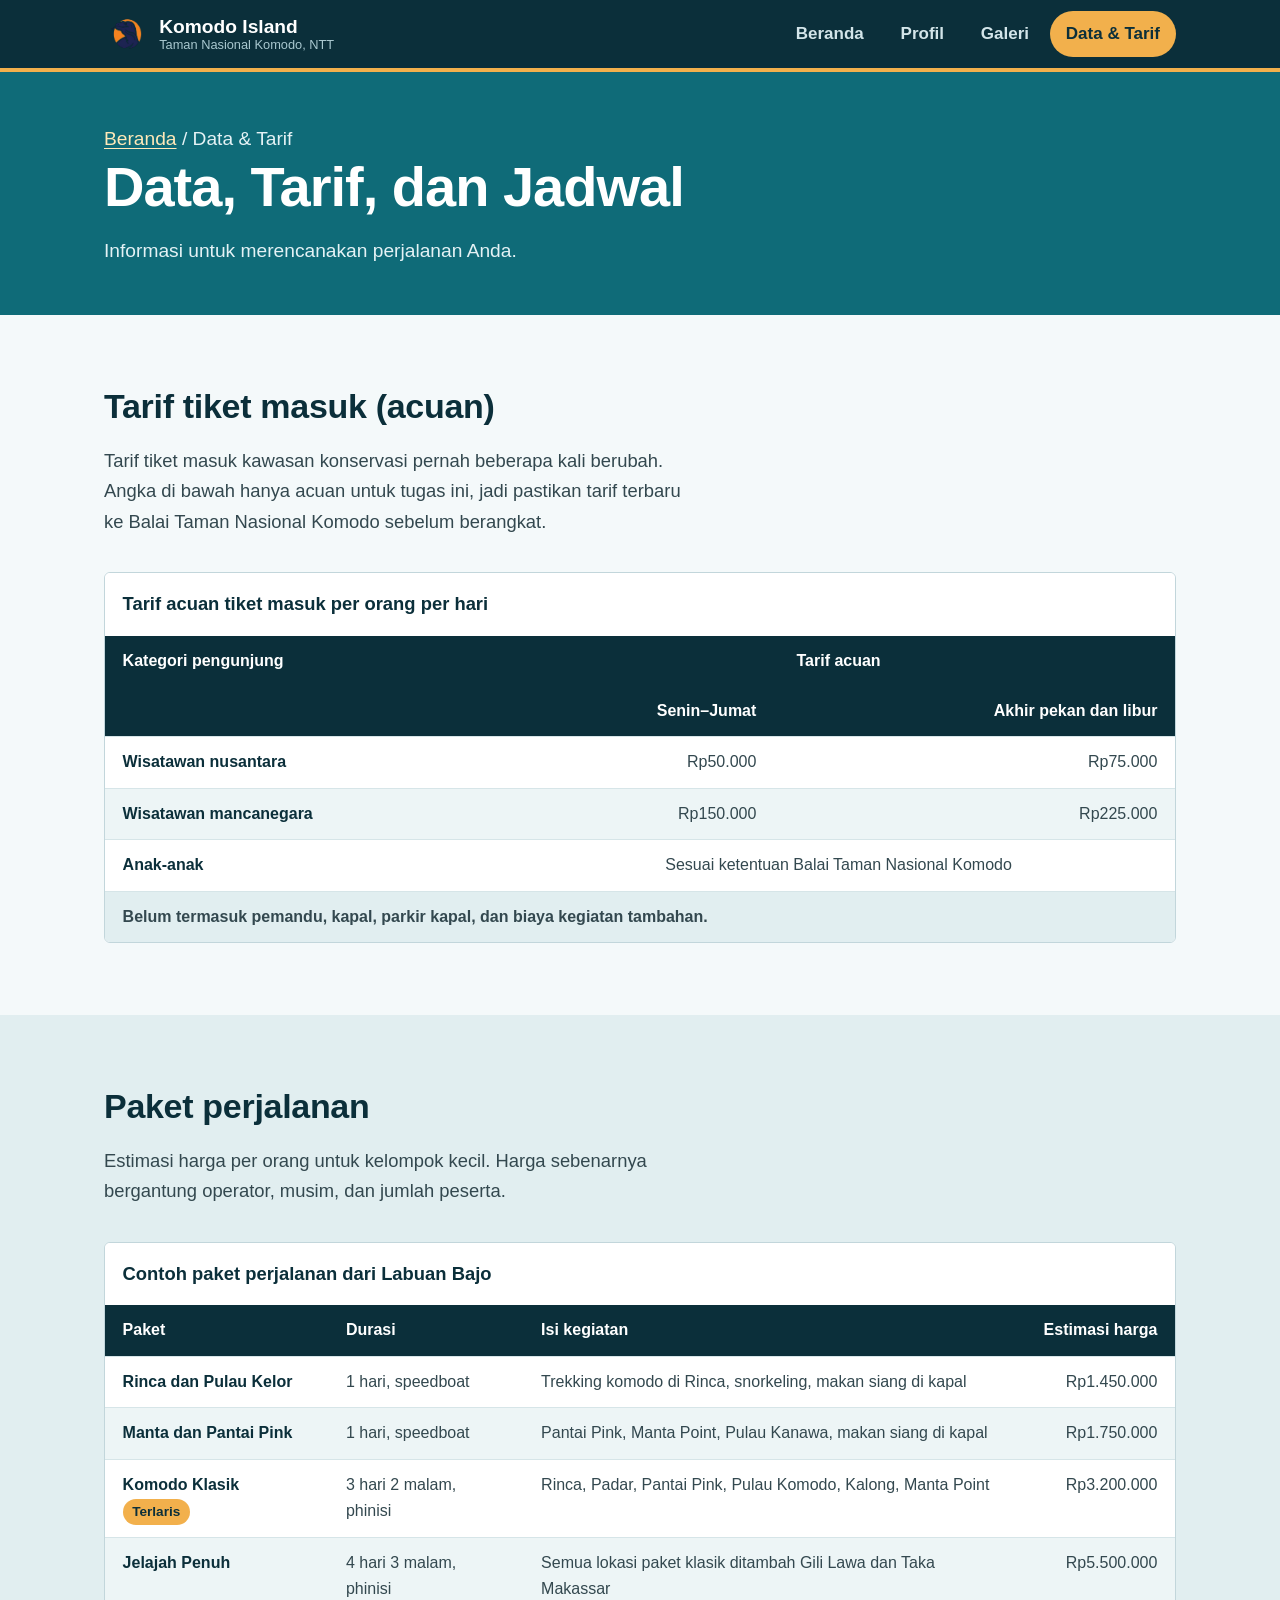
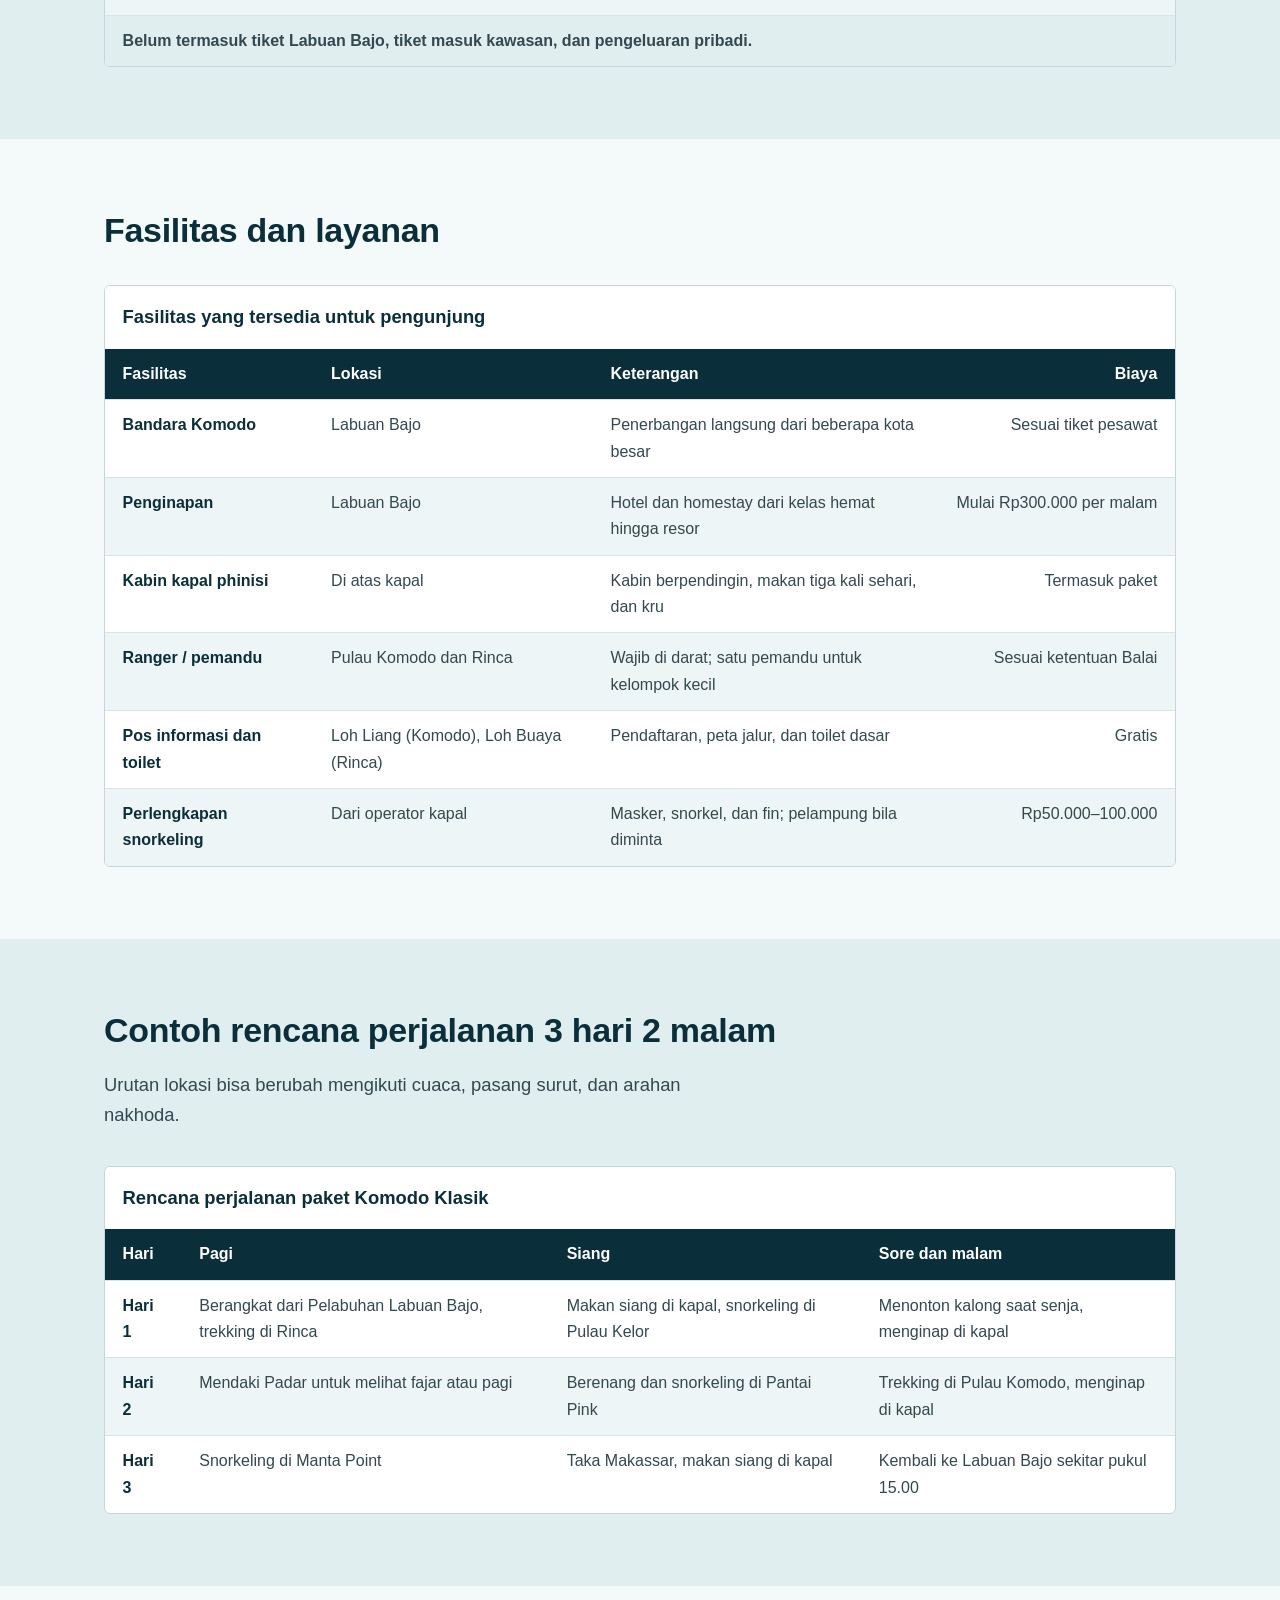
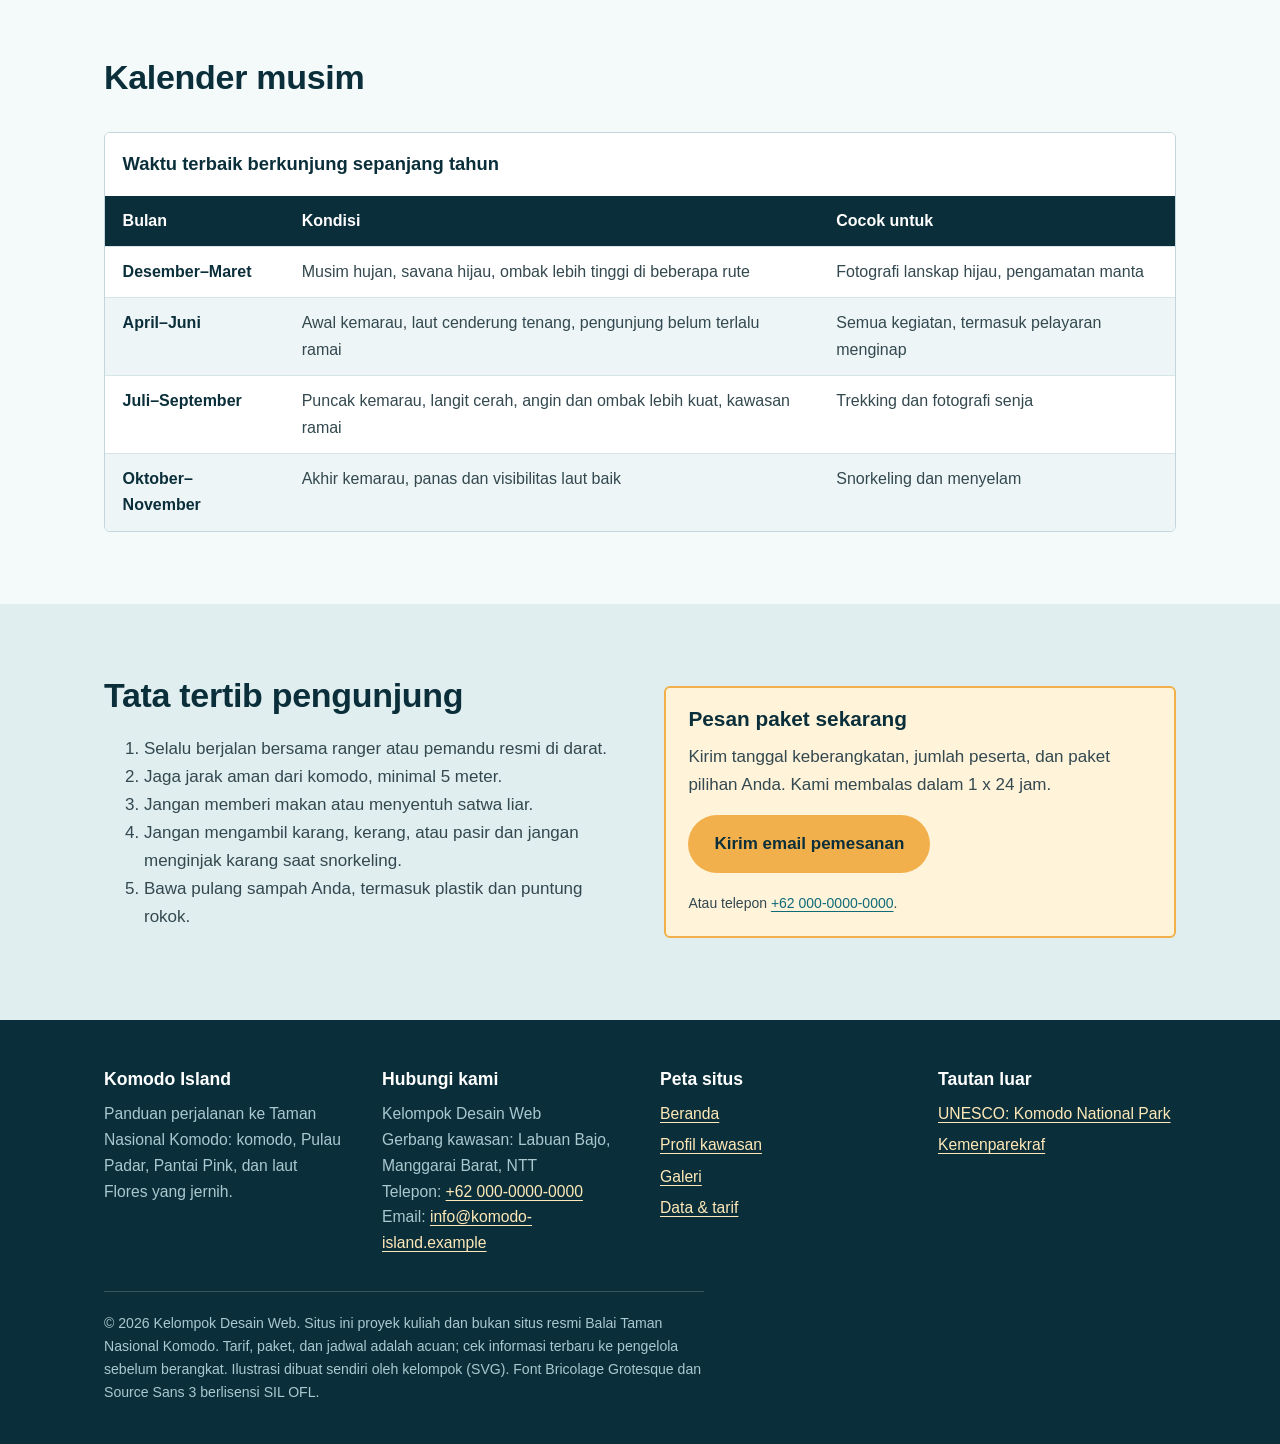
==== commit 3455bff4: "komodo" ====
--- a/komodo-island/data.html
+++ b/komodo-island/data.html
@@ -5,7 +5,7 @@
   <meta name="viewport" content="width=device-width, initial-scale=1.0">
   <meta name="description" content="Tarif tiket acuan, paket perjalanan, fasilitas, contoh itinerary, dan kalender musim Taman Nasional Komodo.">
   <title>Data, Tarif, dan Jadwal | Komodo Island</title>
-  <link rel="icon" type="image/svg+xml" href="assets/images/logo.svg">
+  <link rel="icon" href="assets/images/Logo.jpg">
   <link rel="stylesheet" href="assets/css/style.css">
 </head>
 <body>
@@ -15,7 +15,7 @@
   <header class="site-header">
     <div class="container header-inner">
       <a class="brand" href="index.html">
-        <img src="assets/images/logo.svg" alt="Logo Komodo Island" width="44" height="44">
+        <img src="assets/images/Logo.jpg" alt="Logo Komodo Island" width="44" height="44">
         <div>Komodo Island<span>Taman Nasional Komodo, NTT</span></div>
       </a>
       <nav class="main-nav" aria-label="Navigasi utama">
--- a/komodo-island/assets/css/style.css
+++ b/komodo-island/assets/css/style.css
@@ -2,85 +2,40 @@
    Komodo Island - style.css
    Tugas Kelompok Desain Web (HTML5 + CSS3 murni)
 
+   Catatan: versi ini TIDAK memakai :root dan var().
+   Semua nilai warna, font, dan ukuran ditulis langsung.
+   Font memakai font sistem (tanpa @font-face):
+   judul = Trebuchet MS, isi = Segoe UI / Calibri.
+   Semua ukuran memakai px (tanpa rem, em, clamp, min, vw).
+   Ukuran judul & kutipan diatur lewat media query.
+
+   Referensi nilai yang dipakai:
+   - Laut dalam  : #0b2f3a
+   - Laut        : #0f6b78
+   - Savana      : #b0963e
+   - Senja       : #f2b04c
+   - Senja tua   : #8a5a07
+   - Busa        : #e1eef0
+   - Langit      : #f4f9fa
+   - Karang gelap: #33484f
+   - Karang      : #c04b55
+   - Putih       : #ffffff
+
    Daftar isi:
-   1. Embedded font (@font-face)
-   2. Variabel & reset
-   3. Tipografi
-   4. Layout dasar (container, section)
-   5. Header & navigasi (Flexbox)
-   6. Hero
-   7. Komponen: tombol, kartu, info strip, kutipan
-   8. Galeri
-   9. Tabel
-  10. List khusus, FAQ, kalender
-  11. Footer
-  12. Responsive (media query)
+   1. Reset
+   2. Tipografi
+   3. Layout dasar (container, section)
+   4. Header & navigasi (Flexbox)
+   5. Hero
+   6. Komponen: tombol, kartu, info strip, kutipan
+   7. Galeri
+   8. Tabel
+   9. List khusus, FAQ, kalender
+  10. Footer
+  11. Responsive (media query)
    ========================================================= */
 
-/* ---------- 1. Embedded font ---------- */
-@font-face {
-  font-family: "Bricolage";
-  src: url("../fonts/bricolage-600.woff2") format("woff2");
-  font-weight: 600;
-  font-style: normal;
-  font-display: swap;
-}
-
-@font-face {
-  font-family: "Bricolage";
-  src: url("../fonts/bricolage-800.woff2") format("woff2");
-  font-weight: 800;
-  font-style: normal;
-  font-display: swap;
-}
-
-@font-face {
-  font-family: "Source Sans";
-  src: url("../fonts/sourcesans-400.woff2") format("woff2");
-  font-weight: 400;
-  font-style: normal;
-  font-display: swap;
-}
-
-@font-face {
-  font-family: "Source Sans";
-  src: url("../fonts/sourcesans-600.woff2") format("woff2");
-  font-weight: 600;
-  font-style: normal;
-  font-display: swap;
-}
-
-@font-face {
-  font-family: "Source Sans";
-  src: url("../fonts/sourcesans-700.woff2") format("woff2");
-  font-weight: 700;
-  font-style: normal;
-  font-display: swap;
-}
-
-/* ---------- 2. Variabel & reset ---------- */
-:root {
-  /* Palet warna */
-  --laut-dalam: #0b2f3a;
-  --laut: #0f6b78;
-  --savana: #b0963e;
-  --senja: #f2b04c;
-  --senja-tua: #8a5a07;
-  --busa: #e1eef0;
-  --langit: #f4f9fa;
-  --karang-gelap: #33484f;
-  --karang: #c04b55;
-  --putih: #ffffff;
-
-  --font-judul: "Bricolage", "Trebuchet MS", Arial, sans-serif;
-  --font-isi: "Source Sans", "Segoe UI", Arial, sans-serif;
-
-  --lebar-maks: 1120px;
-  --jarak: 1.5rem;
-  --radius-kecil: 6px;
-  --radius-besar: 28px;
-}
-
+/* ---------- 1. Reset ---------- */
 *,
 *::before,
 *::after {
@@ -94,11 +49,11 @@
 
 body {
   margin: 0;
-  font-family: var(--font-isi);
-  font-size: 1.0625rem;
+  font-family: "Segoe UI", Calibri, "Helvetica Neue", Arial, sans-serif;
+  font-size: 17px;
   line-height: 1.65;
-  color: var(--karang-gelap);
-  background-color: var(--langit);
+  color: #33484f;
+  background-color: #f4f9fa;
 }
 
 img {
@@ -108,112 +63,116 @@
 }
 
 a {
-  color: var(--laut);
+  color: #0f6b78;
   text-underline-offset: 3px;
 }
 
 a:hover {
-  color: var(--laut-dalam);
+  color: #0b2f3a;
 }
 
 a:focus-visible,
 summary:focus-visible {
-  outline: 3px solid var(--senja);
+  outline: 3px solid #f2b04c;
   outline-offset: 3px;
 }
 
-/* ---------- 3. Tipografi ---------- */
+/* ---------- 2. Tipografi ---------- */
 h1,
 h2,
 h3,
 h4 {
-  font-family: var(--font-judul);
-  color: var(--laut-dalam);
+  font-family: "Trebuchet MS", "Lucida Grande", Arial, sans-serif;
+  color: #0b2f3a;
   line-height: 1.15;
-  margin: 0 0 0.6em;
+  margin: 0;
 }
 
 h1 {
-  font-size: clamp(2.3rem, 5vw, 3.8rem);
+  font-size: 56px;
   font-weight: 800;
-  letter-spacing: -0.02em;
+  letter-spacing: -1px;
+  margin-bottom: 32px;
 }
 
 h2 {
-  font-size: clamp(1.6rem, 3vw, 2.3rem);
+  font-size: 34px;
   font-weight: 800;
-  letter-spacing: -0.01em;
+  letter-spacing: -0.3px;
+  margin-bottom: 20px;
 }
 
 h3 {
-  font-size: 1.3rem;
+  font-size: 20.8px;
   font-weight: 600;
+  margin-bottom: 12px;
 }
 
 h4 {
-  font-size: 1.1rem;
+  font-size: 17.6px;
   font-weight: 600;
+  margin-bottom: 10px;
 }
 
 p {
-  margin: 0 0 1em;
-  max-width: 68ch;
+  margin: 0 0 16px;
+  max-width: 600px;
 }
 
 strong {
   font-weight: 700;
-  color: var(--laut-dalam);
+  color: #0b2f3a;
 }
 
 small {
-  font-size: 0.875rem;
-}
-
-/* ---------- 4. Layout dasar ---------- */
+  font-size: 14px;
+}
+
+/* ---------- 3. Layout dasar ---------- */
 .container {
   width: 100%;
-  max-width: var(--lebar-maks);
+  max-width: 1120px;
   margin: 0 auto;
-  padding: 0 var(--jarak);
+  padding: 0 24px;
 }
 
 .section {
-  padding: 4.5rem 0;
+  padding: 72px 0;
 }
 
 .section--kabut {
-  background-color: var(--busa);
+  background-color: #e1eef0;
 }
 
 .section--gelap {
-  background-color: var(--laut-dalam);
+  background-color: #0b2f3a;
   color: #d3e5e9;
 }
 
 .section--gelap h2,
 .section--gelap h3 {
-  color: var(--putih);
+  color: #ffffff;
 }
 
 .section--gelap a {
-  color: var(--senja);
+  color: #f2b04c;
 }
 
 .section-head {
-  margin-bottom: 2.2rem;
+  margin-bottom: 35.2px;
 }
 
 .section-head p {
-  font-size: 1.15rem;
+  font-size: 18.4px;
 }
 
 .skip-link {
   position: absolute;
   left: -999px;
   top: 0;
-  background: var(--senja);
-  color: var(--laut-dalam);
-  padding: 0.6rem 1rem;
+  background: #f2b04c;
+  color: #0b2f3a;
+  padding: 9.6px 16px;
   font-weight: 700;
   z-index: 100;
 }
@@ -222,38 +181,38 @@
   left: 0;
 }
 
-/* ---------- 5. Header & navigasi ---------- */
+/* ---------- 4. Header & navigasi ---------- */
 .site-header {
-  background-color: var(--laut-dalam);
+  background-color: #0b2f3a;
   position: sticky;
   top: 0;
   z-index: 50;
-  border-bottom: 4px solid var(--senja);
+  border-bottom: 4px solid #f2b04c;
 }
 
 .header-inner {
   display: flex;
   align-items: center;
   justify-content: space-between;
-  gap: 1rem;
-  padding-top: 0.7rem;
-  padding-bottom: 0.7rem;
+  gap: 16px;
+  padding-top: 11.2px;
+  padding-bottom: 11.2px;
 }
 
 .brand {
   display: flex;
   align-items: center;
-  gap: 0.7rem;
+  gap: 11.2px;
   text-decoration: none;
-  color: var(--putih);
-  font-family: var(--font-judul);
+  color: #ffffff;
+  font-family: "Trebuchet MS", "Lucida Grande", Arial, sans-serif;
   font-weight: 800;
-  font-size: 1.2rem;
+  font-size: 19.2px;
   line-height: 1.1;
 }
 
 .brand:hover {
-  color: var(--putih);
+  color: #ffffff;
 }
 
 .brand img {
@@ -263,16 +222,16 @@
 
 .brand span {
   display: block;
-  font-family: var(--font-isi);
+  font-family: "Segoe UI", Calibri, "Helvetica Neue", Arial, sans-serif;
   font-weight: 400;
-  font-size: 0.8rem;
+  font-size: 12.8px;
   color: #a9c8cf;
 }
 
 .main-nav ul {
   display: flex;
   flex-wrap: wrap;
-  gap: 0.3rem;
+  gap: 4.8px;
   list-style: none;
   margin: 0;
   padding: 0;
@@ -280,7 +239,7 @@
 
 .main-nav a {
   display: block;
-  padding: 0.55rem 1rem;
+  padding: 8.8px 16px;
   border-radius: 999px;
   color: #d3e5e9;
   text-decoration: none;
@@ -290,35 +249,35 @@
 
 .main-nav a:hover {
   background-color: rgba(255, 255, 255, 0.12);
-  color: var(--putih);
+  color: #ffffff;
 }
 
 .main-nav a[aria-current="page"] {
-  background-color: var(--senja);
-  color: var(--laut-dalam);
-}
-
-/* ---------- 6. Hero ---------- */
+  background-color: #f2b04c;
+  color: #0b2f3a;
+}
+
+/* ---------- 5. Hero ---------- */
 .hero {
-  background-color: var(--busa);
+  background-color: #e1eef0;
   overflow: hidden;
 }
 
 .hero-inner {
   display: flex;
   align-items: center;
-  gap: 3.5rem;
-  padding-top: 3.5rem;
+  gap: 56px;
+  padding-top: 56px;
   padding-bottom: 0;
 }
 
 .hero-text {
   flex: 1 1 52%;
-  padding-bottom: 3.5rem;
+  padding-bottom: 56px;
 }
 
 .hero-text p {
-  font-size: 1.2rem;
+  font-size: 19.2px;
 }
 
 .hero-media {
@@ -332,47 +291,47 @@
   object-fit: cover;
   /* bentuk gapura / lengkung atas */
   border-radius: 999px 999px 0 0;
-  border: 8px solid var(--senja);
+  border: 8px solid #f2b04c;
   border-bottom: 0;
 }
 
 .hero-actions {
   display: flex;
   flex-wrap: wrap;
-  gap: 0.9rem;
-  margin-top: 1.6rem;
+  gap: 14.4px;
+  margin-top: 25.6px;
 }
 
 /* Hero halaman dalam (profil, galeri, data) */
 .page-hero {
-  background-color: var(--laut);
+  background-color: #0f6b78;
   color: #e4f2f5;
-  padding: 3.2rem 0 3rem;
+  padding: 51.2px 0 48px;
 }
 
 .page-hero h1 {
-  color: var(--putih);
-  margin-bottom: 0.3em;
+  color: #ffffff;
+  margin-bottom: 16px;
 }
 
 .page-hero p {
-  font-size: 1.2rem;
+  font-size: 19.2px;
   margin: 0;
 }
 
 .breadcrumb {
-  font-size: 0.95rem;
-  margin-bottom: 1rem;
+  font-size: 15.2px;
+  margin-bottom: 16px;
 }
 
 .breadcrumb a {
   color: #ffe9b8;
 }
 
-/* ---------- 7. Komponen ---------- */
+/* ---------- 6. Komponen ---------- */
 .btn {
   display: inline-block;
-  padding: 0.8rem 1.5rem;
+  padding: 12.8px 24px;
   border-radius: 999px;
   font-weight: 700;
   text-decoration: none;
@@ -381,38 +340,38 @@
 }
 
 .btn--utama {
-  background-color: var(--laut-dalam);
-  color: var(--putih);
+  background-color: #0b2f3a;
+  color: #ffffff;
 }
 
 .btn--utama:hover {
-  background-color: var(--laut);
-  color: var(--putih);
+  background-color: #0f6b78;
+  color: #ffffff;
 }
 
 .btn--garis {
-  border-color: var(--laut-dalam);
-  color: var(--laut-dalam);
+  border-color: #0b2f3a;
+  color: #0b2f3a;
 }
 
 .btn--garis:hover {
-  background-color: var(--laut-dalam);
-  color: var(--putih);
+  background-color: #0b2f3a;
+  color: #ffffff;
 }
 
 .btn--senja {
-  background-color: var(--senja);
-  color: var(--laut-dalam);
+  background-color: #f2b04c;
+  color: #0b2f3a;
 }
 
 .btn--senja:hover {
   background-color: #f7c566;
-  color: var(--laut-dalam);
+  color: #0b2f3a;
 }
 
 /* Info strip: fakta singkat desa */
 .info-strip {
-  background-color: var(--laut-dalam);
+  background-color: #0b2f3a;
   color: #d3e5e9;
 }
 
@@ -426,7 +385,7 @@
 
 .info-strip li {
   flex: 1 1 200px;
-  padding: 1.4rem 1.2rem;
+  padding: 22.4px 19.2px;
   border-left: 1px solid rgba(255, 255, 255, 0.15);
 }
 
@@ -436,9 +395,9 @@
 
 .info-strip strong {
   display: block;
-  font-family: var(--font-judul);
-  font-size: 1.6rem;
-  color: var(--senja);
+  font-family: "Trebuchet MS", "Lucida Grande", Arial, sans-serif;
+  font-size: 25.6px;
+  color: #f2b04c;
   line-height: 1.2;
 }
 
@@ -446,16 +405,16 @@
 .cards {
   display: flex;
   flex-wrap: wrap;
-  gap: 1.6rem;
+  gap: 25.6px;
 }
 
 .card {
   flex: 1 1 290px;
   display: flex;
   flex-direction: column;
-  background-color: var(--putih);
+  background-color: #ffffff;
   border: 1px solid #cfe0e4;
-  border-radius: var(--radius-kecil);
+  border-radius: 6px;
   overflow: hidden;
 }
 
@@ -466,7 +425,7 @@
 }
 
 .card-body {
-  padding: 1.3rem 1.4rem 1.5rem;
+  padding: 20.8px 22.4px 24px;
   display: flex;
   flex-direction: column;
   flex: 1;
@@ -485,7 +444,7 @@
   display: flex;
   flex-wrap: wrap;
   align-items: center;
-  gap: 3rem;
+  gap: 48px;
 }
 
 .split>* {
@@ -497,7 +456,7 @@
 }
 
 .split figure img {
-  border-radius: var(--radius-besar) var(--radius-kecil) var(--radius-besar) var(--radius-kecil);
+  border-radius: 28px 6px 28px 6px;
 }
 
 figure {
@@ -505,49 +464,49 @@
 }
 
 figcaption {
-  font-size: 0.9rem;
+  font-size: 14.4px;
   color: #566b72;
-  margin-top: 0.6rem;
+  margin-top: 9.6px;
 }
 
 blockquote {
   margin: 0;
-  padding: 0.4rem 0 0.4rem 1.6rem;
-  border-left: 6px solid var(--senja);
-  font-family: var(--font-judul);
-  font-size: clamp(1.3rem, 2.6vw, 1.8rem);
+  padding: 6.4px 0 6.4px 25.6px;
+  border-left: 6px solid #f2b04c;
+  font-family: "Trebuchet MS", "Lucida Grande", Arial, sans-serif;
+  font-size: 28px;
   font-weight: 600;
   line-height: 1.35;
-  color: var(--laut-dalam);
-  max-width: 34em;
+  color: #0b2f3a;
+  max-width: 900px;
 }
 
 blockquote cite {
   display: block;
-  margin-top: 0.8rem;
-  font-family: var(--font-isi);
-  font-size: 1rem;
+  margin-top: 12.8px;
+  font-family: "Segoe UI", Calibri, "Helvetica Neue", Arial, sans-serif;
+  font-size: 16px;
   font-weight: 400;
   font-style: normal;
-  color: var(--karang-gelap);
+  color: #33484f;
 }
 
 .callout {
   background-color: #fff3da;
-  border: 2px solid var(--senja);
-  border-radius: var(--radius-kecil);
-  padding: 1.2rem 1.4rem;
+  border: 2px solid #f2b04c;
+  border-radius: 6px;
+  padding: 19.2px 22.4px;
 }
 
 .callout p:last-child {
   margin-bottom: 0;
 }
 
-/* ---------- 8. Galeri ---------- */
+/* ---------- 7. Galeri ---------- */
 .gallery {
   display: flex;
   flex-wrap: wrap;
-  gap: 1.4rem;
+  gap: 22.4px;
   margin: 0;
   padding: 0;
   list-style: none;
@@ -558,9 +517,9 @@
 }
 
 .gallery figure {
-  background-color: var(--putih);
+  background-color: #ffffff;
   border: 1px solid #cfe0e4;
-  border-radius: var(--radius-kecil);
+  border-radius: 6px;
   overflow: hidden;
   height: 100%;
 }
@@ -572,9 +531,9 @@
 }
 
 .gallery figcaption {
-  padding: 0.8rem 1rem 1rem;
-  margin: 0;
-  color: var(--karang-gelap);
+  padding: 12.8px 16px 16px;
+  margin: 0;
+  color: #33484f;
 }
 
 .gallery figcaption strong {
@@ -584,64 +543,64 @@
 .gallery-nav {
   display: flex;
   flex-wrap: wrap;
-  gap: 0.6rem;
+  gap: 9.6px;
   list-style: none;
   padding: 0;
-  margin: 0 0 2rem;
+  margin: 0 0 32px;
 }
 
 .gallery-nav a {
   display: inline-block;
-  padding: 0.45rem 1rem;
-  border: 2px solid var(--laut);
+  padding: 7.2px 16px;
+  border: 2px solid #0f6b78;
   border-radius: 999px;
   text-decoration: none;
   font-weight: 600;
 }
 
 .gallery-nav a:hover {
-  background-color: var(--laut);
-  color: var(--putih);
-}
-
-/* ---------- 9. Tabel ---------- */
+  background-color: #0f6b78;
+  color: #ffffff;
+}
+
+/* ---------- 8. Tabel ---------- */
 .table-wrap {
   overflow-x: auto;
   /* tabel bisa digeser di layar kecil */
   border: 1px solid #c2d6db;
-  border-radius: var(--radius-kecil);
-  background-color: var(--putih);
+  border-radius: 6px;
+  background-color: #ffffff;
 }
 
 table {
   width: 100%;
   border-collapse: collapse;
   min-width: 560px;
-  font-size: 1rem;
+  font-size: 16px;
 }
 
 caption {
   caption-side: top;
   text-align: left;
-  padding: 1rem 1.1rem;
-  font-family: var(--font-judul);
+  padding: 16px 17.6px;
+  font-family: "Trebuchet MS", "Lucida Grande", Arial, sans-serif;
   font-weight: 600;
-  font-size: 1.15rem;
-  color: var(--laut-dalam);
-  background-color: var(--putih);
+  font-size: 18.4px;
+  color: #0b2f3a;
+  background-color: #ffffff;
 }
 
 th,
 td {
-  padding: 0.75rem 1.1rem;
+  padding: 12px 17.6px;
   text-align: left;
   vertical-align: top;
   border-top: 1px solid #d6e5e8;
 }
 
 thead th {
-  background-color: var(--laut-dalam);
-  color: var(--putih);
+  background-color: #0b2f3a;
+  color: #ffffff;
   font-weight: 600;
   border-top: 0;
 }
@@ -656,12 +615,12 @@
 
 tbody th {
   font-weight: 700;
-  color: var(--laut-dalam);
+  color: #0b2f3a;
 }
 
 tfoot td,
 tfoot th {
-  background-color: var(--busa);
+  background-color: #e1eef0;
   font-weight: 700;
 }
 
@@ -676,43 +635,43 @@
   text-align: center;
 }
 
-/* ---------- 10. List khusus, FAQ, definisi ---------- */
+/* ---------- 9. List khusus, FAQ, definisi ---------- */
 .check-list {
   list-style: none;
   padding: 0;
-  margin: 0 0 1.2em;
+  margin: 0 0 20px;
 }
 
 .check-list li {
   position: relative;
-  padding-left: 1.9rem;
-  margin-bottom: 0.55rem;
+  padding-left: 30.4px;
+  margin-bottom: 8.8px;
 }
 
 .check-list li::before {
   content: "";
   position: absolute;
-  left: 0.2rem;
-  top: 0.45em;
-  width: 0.55rem;
-  height: 0.9rem;
-  border-right: 3px solid var(--laut);
-  border-bottom: 3px solid var(--laut);
+  left: 3.2px;
+  top: 8px;
+  width: 8.8px;
+  height: 14.4px;
+  border-right: 3px solid #0f6b78;
+  border-bottom: 3px solid #0f6b78;
   transform: rotate(40deg);
 }
 
 .steps {
-  padding-left: 1.4rem;
+  padding-left: 22.4px;
 }
 
 .steps li {
-  margin-bottom: 0.7rem;
-  padding-left: 0.3rem;
+  margin-bottom: 11.2px;
+  padding-left: 4.8px;
 }
 
 .steps li::marker {
   font-weight: 700;
-  color: var(--senja-tua);
+  color: #8a5a07;
 }
 
 dl.fakta {
@@ -720,22 +679,22 @@
   flex-wrap: wrap;
   margin: 0;
   border: 1px solid #c2d6db;
-  border-radius: var(--radius-kecil);
-  background-color: var(--putih);
+  border-radius: 6px;
+  background-color: #ffffff;
   overflow: hidden;
 }
 
 dl.fakta dt,
 dl.fakta dd {
   margin: 0;
-  padding: 0.75rem 1.1rem;
+  padding: 12px 17.6px;
   border-top: 1px solid #d6e5e8;
 }
 
 dl.fakta dt {
   flex: 0 0 36%;
   font-weight: 700;
-  color: var(--laut-dalam);
+  color: #0b2f3a;
   background-color: #edf5f6;
 }
 
@@ -749,17 +708,17 @@
 }
 
 details {
-  background-color: var(--putih);
+  background-color: #ffffff;
   border: 1px solid #c2d6db;
-  border-radius: var(--radius-kecil);
-  margin-bottom: 0.8rem;
+  border-radius: 6px;
+  margin-bottom: 12.8px;
 }
 
 summary {
   cursor: pointer;
-  padding: 1rem 1.2rem;
+  padding: 16px 19.2px;
   font-weight: 700;
-  color: var(--laut-dalam);
+  color: #0b2f3a;
 }
 
 details[open] summary {
@@ -767,59 +726,59 @@
 }
 
 details p {
-  padding: 1rem 1.2rem 0;
+  padding: 16px 19.2px 0;
 }
 
 details p:last-child {
-  padding-bottom: 0.2rem;
+  padding-bottom: 3.2px;
 }
 
 .timeline {
   list-style: none;
   margin: 0;
-  padding: 0 0 0 1.6rem;
-  border-left: 4px solid var(--savana);
+  padding: 0 0 0 25.6px;
+  border-left: 4px solid #b0963e;
 }
 
 .timeline li {
-  margin-bottom: 1.4rem;
+  margin-bottom: 22.4px;
   position: relative;
 }
 
 .timeline li::before {
   content: "";
   position: absolute;
-  left: -2.05rem;
-  top: 0.4rem;
+  left: -32.8px;
+  top: 6.4px;
   width: 14px;
   height: 14px;
   border-radius: 50%;
-  background-color: var(--senja);
-  border: 3px solid var(--langit);
+  background-color: #f2b04c;
+  border: 3px solid #f4f9fa;
 }
 
 .timeline strong {
   display: block;
-  font-family: var(--font-judul);
-  font-size: 1.15rem;
+  font-family: "Trebuchet MS", "Lucida Grande", Arial, sans-serif;
+  font-size: 18.4px;
 }
 
 .badge {
   display: inline-block;
-  padding: 0.1rem 0.6rem;
+  padding: 1.6px 9.6px;
   border-radius: 999px;
-  background-color: var(--senja);
-  color: var(--laut-dalam);
-  font-size: 0.85rem;
+  background-color: #f2b04c;
+  color: #0b2f3a;
+  font-size: 13.6px;
   font-weight: 700;
 }
 
-/* ---------- 11. Footer ---------- */
+/* ---------- 10. Footer ---------- */
 .site-footer {
-  background-color: var(--laut-dalam);
+  background-color: #0b2f3a;
   color: #a9c8cf;
-  padding: 3rem 0 1.5rem;
-  font-size: 0.98rem;
+  padding: 48px 0 24px;
+  font-size: 15.68px;
 }
 
 .site-footer a {
@@ -829,7 +788,7 @@
 .footer-cols {
   display: flex;
   flex-wrap: wrap;
-  gap: 2.5rem;
+  gap: 40px;
 }
 
 .footer-cols>div {
@@ -837,8 +796,10 @@
 }
 
 .site-footer h2 {
-  font-size: 1.1rem;
-  color: var(--putih);
+  font-size: 17.6px;
+  line-height: 1.3;
+  margin-bottom: 10px;
+  color: #ffffff;
   letter-spacing: 0;
 }
 
@@ -849,7 +810,7 @@
 }
 
 .site-footer li {
-  margin-bottom: 0.35rem;
+  margin-bottom: 5.6px;
 }
 
 .site-footer address {
@@ -857,24 +818,36 @@
 }
 
 .footer-bawah {
-  margin-top: 2.2rem;
-  padding-top: 1.2rem;
+  margin-top: 35.2px;
+  padding-top: 19.2px;
   border-top: 1px solid rgba(255, 255, 255, 0.18);
-  font-size: 0.88rem;
-}
-
-/* ---------- 12. Responsive ---------- */
+  font-size: 14.08px;
+}
+
+/* ---------- 11. Responsive ---------- */
 
 /* Tablet (<= 900px) */
 @media (max-width: 900px) {
+  h1 {
+    font-size: 40px;
+  }
+
+  h2 {
+    font-size: 28px;
+  }
+
+  blockquote {
+    font-size: 22px;
+  }
+
   .section {
-    padding: 3.2rem 0;
+    padding: 51.2px 0;
   }
 
   .hero-inner {
     flex-direction: column;
-    gap: 2rem;
-    padding-top: 2.5rem;
+    gap: 32px;
+    padding-top: 40px;
   }
 
   .hero-text {
@@ -883,7 +856,8 @@
 
   .hero-media {
     align-self: center;
-    width: min(380px, 100%);
+    width: 380px;
+    max-width: 100%;
   }
 
   .info-strip li {
@@ -899,7 +873,19 @@
 /* Mobile (<= 640px) */
 @media (max-width: 640px) {
   body {
-    font-size: 1rem;
+    font-size: 16px;
+  }
+
+  h1 {
+    font-size: 36px;
+  }
+
+  h2 {
+    font-size: 26px;
+  }
+
+  blockquote {
+    font-size: 21px;
   }
 
   .header-inner {
@@ -908,7 +894,7 @@
   }
 
   .main-nav a {
-    padding: 0.45rem 0.85rem;
+    padding: 7.2px 13.6px;
   }
 
   .site-header {
@@ -918,7 +904,7 @@
 
   .info-strip li {
     flex-basis: 50%;
-    padding: 1rem;
+    padding: 16px;
   }
 
   dl.fakta dt,
@@ -936,27 +922,9 @@
   }
 }
 
-/* Hormati preferensi pengguna yang mengurangi animasi */
-@media (prefers-reduced-motion: reduce) {
-  html {
-    scroll-behavior: auto;
-  }
-
-  * {
-    transition: none !important;
-  }
-}
-
-/* Cetak: sembunyikan navigasi */
-@media print {
-
-  .site-header,
-  .hero-actions {
-    display: none;
-  }
-}
+
 
 /* Utilitas kecil */
 .gap-atas {
-  margin-top: 3rem;
+  margin-top: 48px;
 }
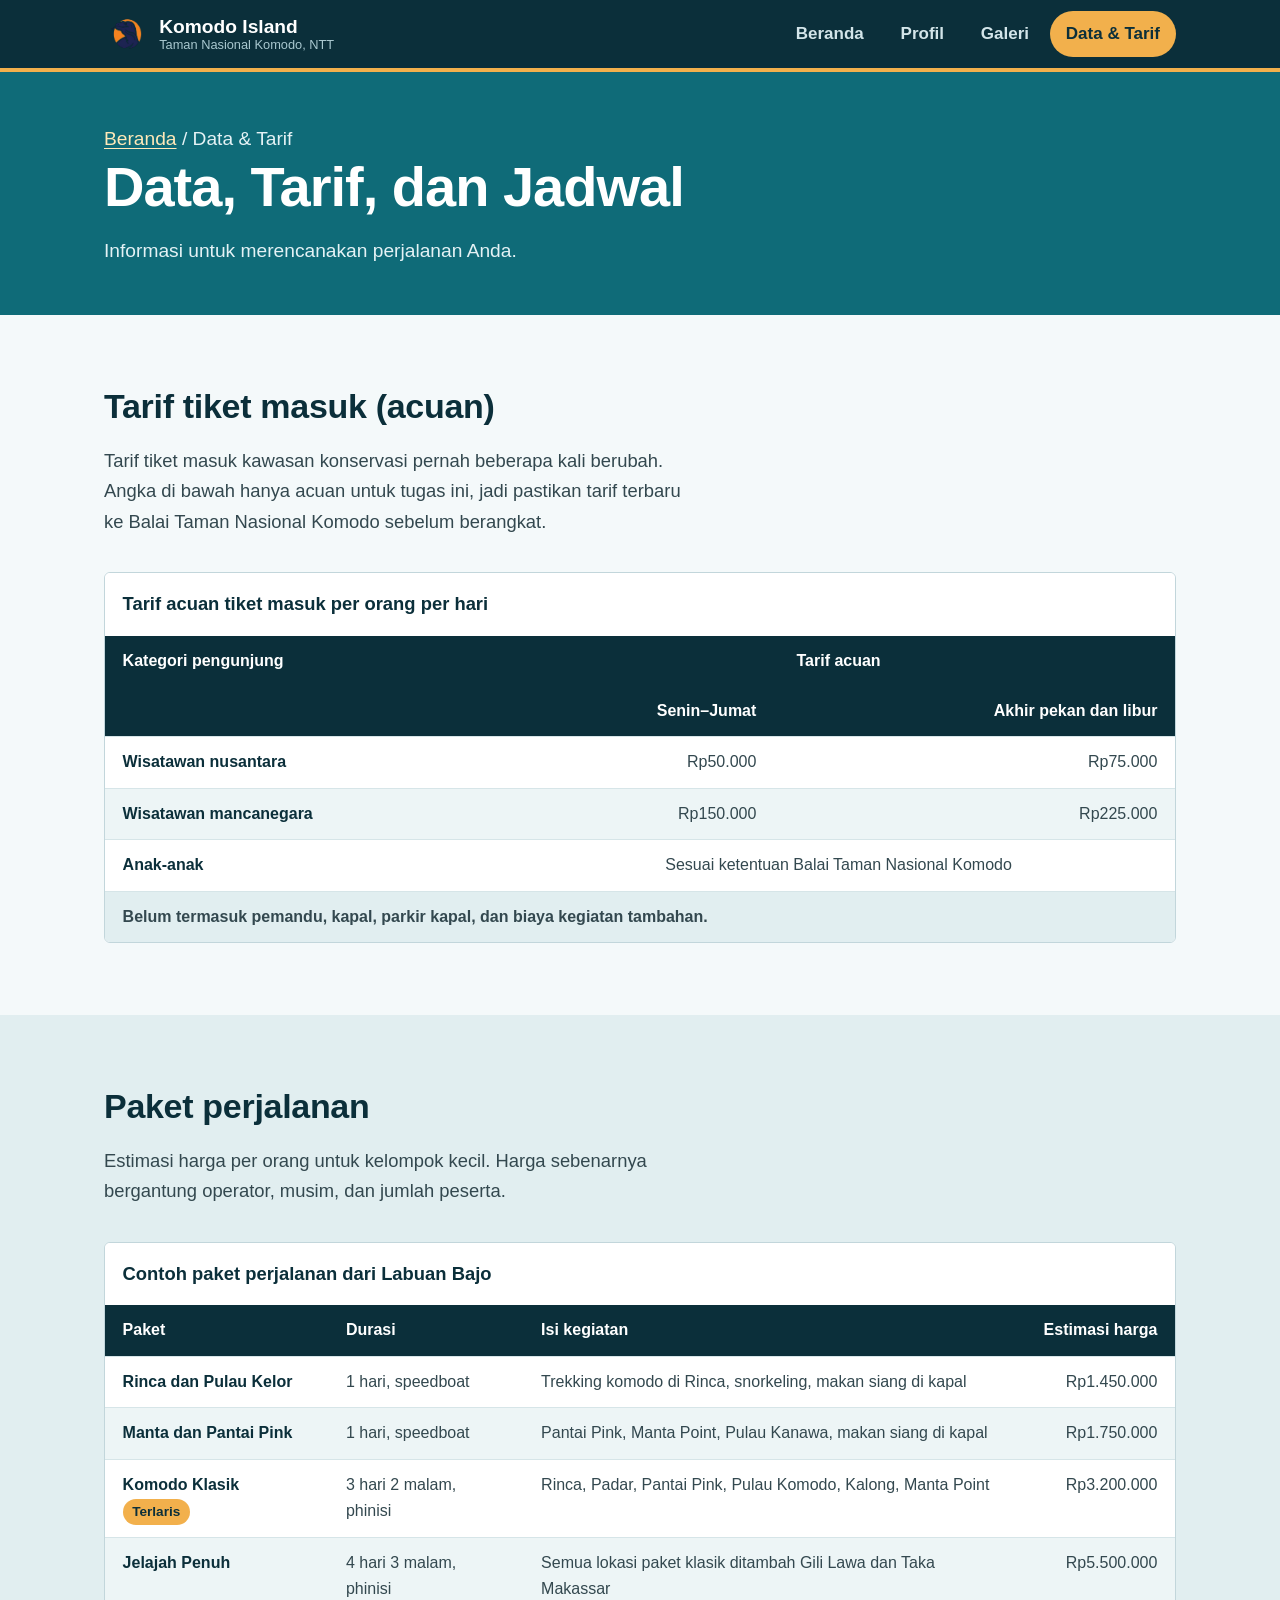
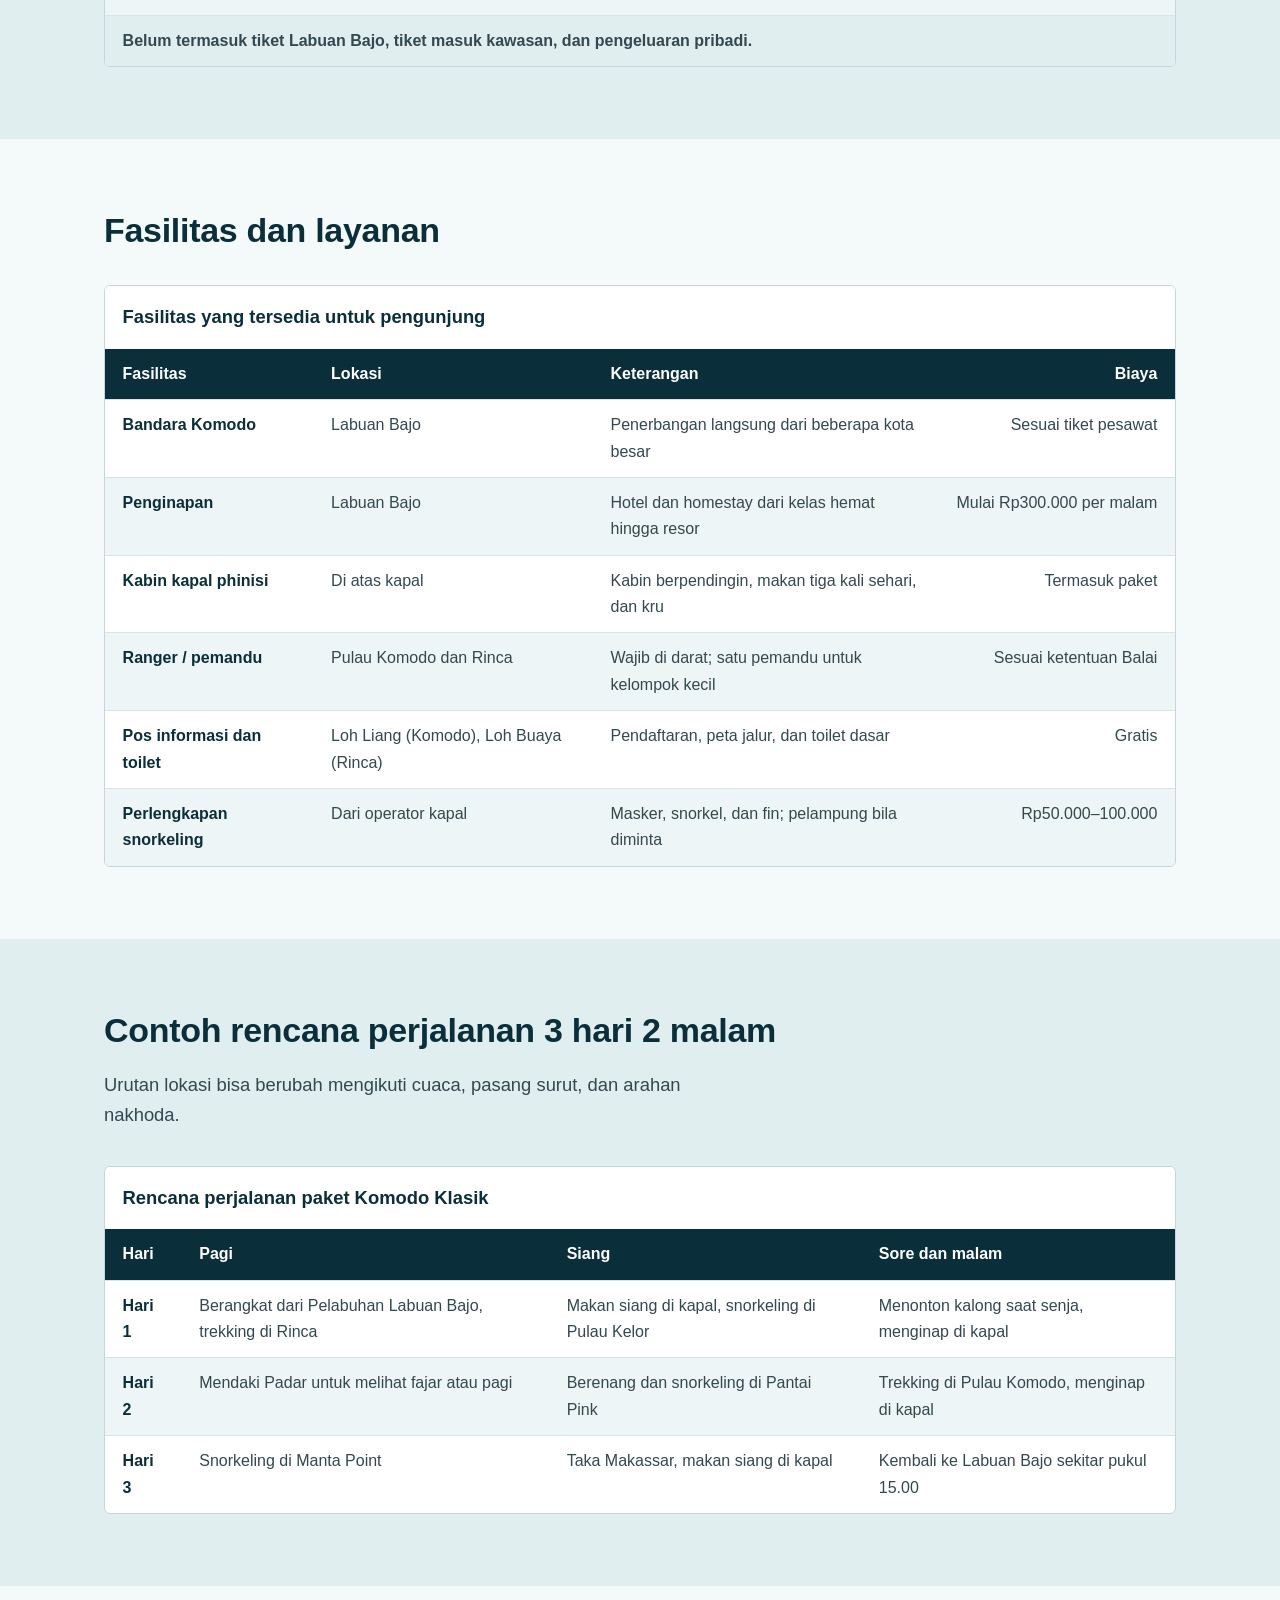
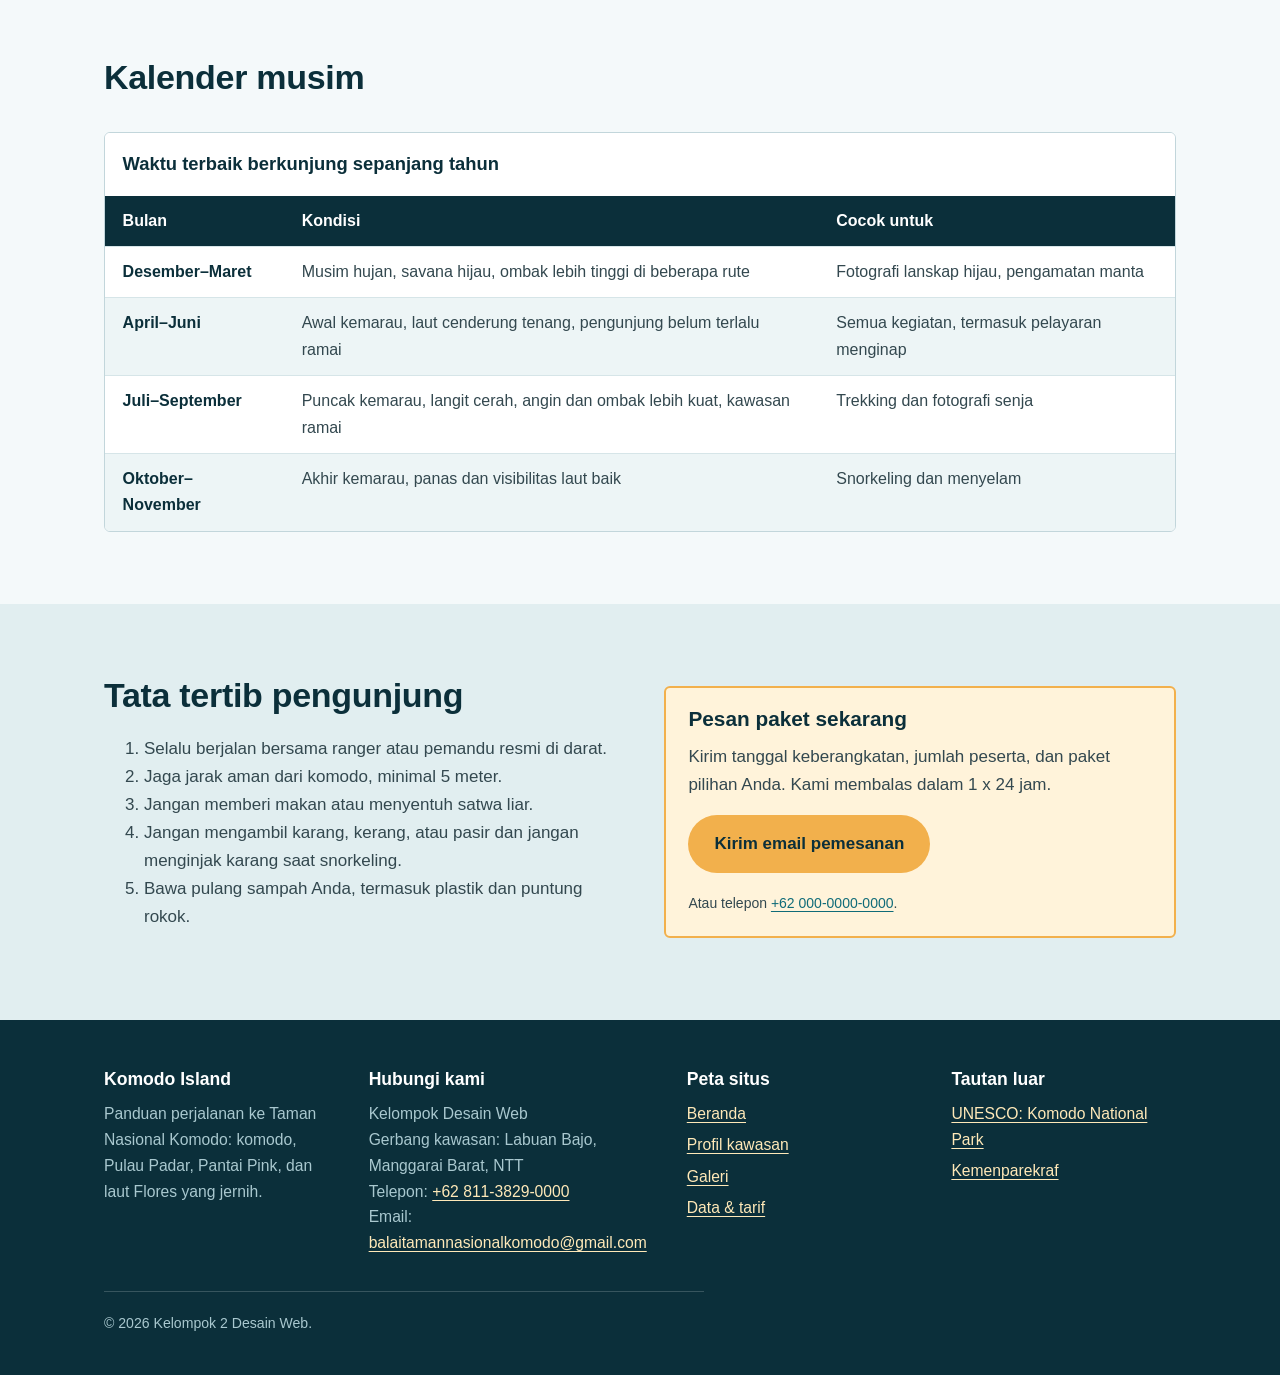
==== commit e147a036: "komodo" ====
--- a/komodo-island/data.html
+++ b/komodo-island/data.html
@@ -246,8 +246,8 @@
           <address>
             Kelompok Desain Web<br>
             Gerbang kawasan: Labuan Bajo, Manggarai Barat, NTT<br>
-            Telepon: <a href="tel:+620000000000">+62 000-0000-0000</a><br>
-            Email: <a href="mailto:info@komodo-island.example">info@komodo-island.example</a>
+            Telepon: <a href="tel:+6281138290000">+62 811-3829-0000</a><br>
+            Email: <a href="mailto:balaitamannasionalkomodo@gmail.com">balaitamannasionalkomodo@gmail.com</a>
           </address>
         </div>
         <div>
@@ -268,9 +268,7 @@
         </div>
       </div>
       <p class="footer-bawah">
-        &copy; 2026 Kelompok Desain Web. Situs ini proyek kuliah dan bukan situs resmi Balai Taman Nasional Komodo.
-        Tarif, paket, dan jadwal adalah acuan; cek informasi terbaru ke pengelola sebelum berangkat.
-        Ilustrasi dibuat sendiri oleh kelompok (SVG). Font Bricolage Grotesque dan Source Sans 3 berlisensi SIL OFL.
+        &copy; 2026 Kelompok 2 Desain Web.
       </p>
     </div>
   </footer>
--- a/komodo-island/assets/css/style.css
+++ b/komodo-island/assets/css/style.css
@@ -1,40 +1,3 @@
-/* =========================================================
-   Komodo Island - style.css
-   Tugas Kelompok Desain Web (HTML5 + CSS3 murni)
-
-   Catatan: versi ini TIDAK memakai :root dan var().
-   Semua nilai warna, font, dan ukuran ditulis langsung.
-   Font memakai font sistem (tanpa @font-face):
-   judul = Trebuchet MS, isi = Segoe UI / Calibri.
-   Semua ukuran memakai px (tanpa rem, em, clamp, min, vw).
-   Ukuran judul & kutipan diatur lewat media query.
-
-   Referensi nilai yang dipakai:
-   - Laut dalam  : #0b2f3a
-   - Laut        : #0f6b78
-   - Savana      : #b0963e
-   - Senja       : #f2b04c
-   - Senja tua   : #8a5a07
-   - Busa        : #e1eef0
-   - Langit      : #f4f9fa
-   - Karang gelap: #33484f
-   - Karang      : #c04b55
-   - Putih       : #ffffff
-
-   Daftar isi:
-   1. Reset
-   2. Tipografi
-   3. Layout dasar (container, section)
-   4. Header & navigasi (Flexbox)
-   5. Hero
-   6. Komponen: tombol, kartu, info strip, kutipan
-   7. Galeri
-   8. Tabel
-   9. List khusus, FAQ, kalender
-  10. Footer
-  11. Responsive (media query)
-   ========================================================= */
-
 /* ---------- 1. Reset ---------- */
 *,
 *::before,
@@ -467,28 +430,6 @@
   font-size: 14.4px;
   color: #566b72;
   margin-top: 9.6px;
-}
-
-blockquote {
-  margin: 0;
-  padding: 6.4px 0 6.4px 25.6px;
-  border-left: 6px solid #f2b04c;
-  font-family: "Trebuchet MS", "Lucida Grande", Arial, sans-serif;
-  font-size: 28px;
-  font-weight: 600;
-  line-height: 1.35;
-  color: #0b2f3a;
-  max-width: 900px;
-}
-
-blockquote cite {
-  display: block;
-  margin-top: 12.8px;
-  font-family: "Segoe UI", Calibri, "Helvetica Neue", Arial, sans-serif;
-  font-size: 16px;
-  font-weight: 400;
-  font-style: normal;
-  color: #33484f;
 }
 
 .callout {
@@ -836,10 +777,6 @@
     font-size: 28px;
   }
 
-  blockquote {
-    font-size: 22px;
-  }
-
   .section {
     padding: 51.2px 0;
   }
@@ -884,10 +821,6 @@
     font-size: 26px;
   }
 
-  blockquote {
-    font-size: 21px;
-  }
-
   .header-inner {
     flex-direction: column;
     align-items: flex-start;
@@ -899,7 +832,7 @@
 
   .site-header {
     position: static;
-    /* header tidak menempel agar layar kecil tidak tertutup */
+  
   }
 
   .info-strip li {
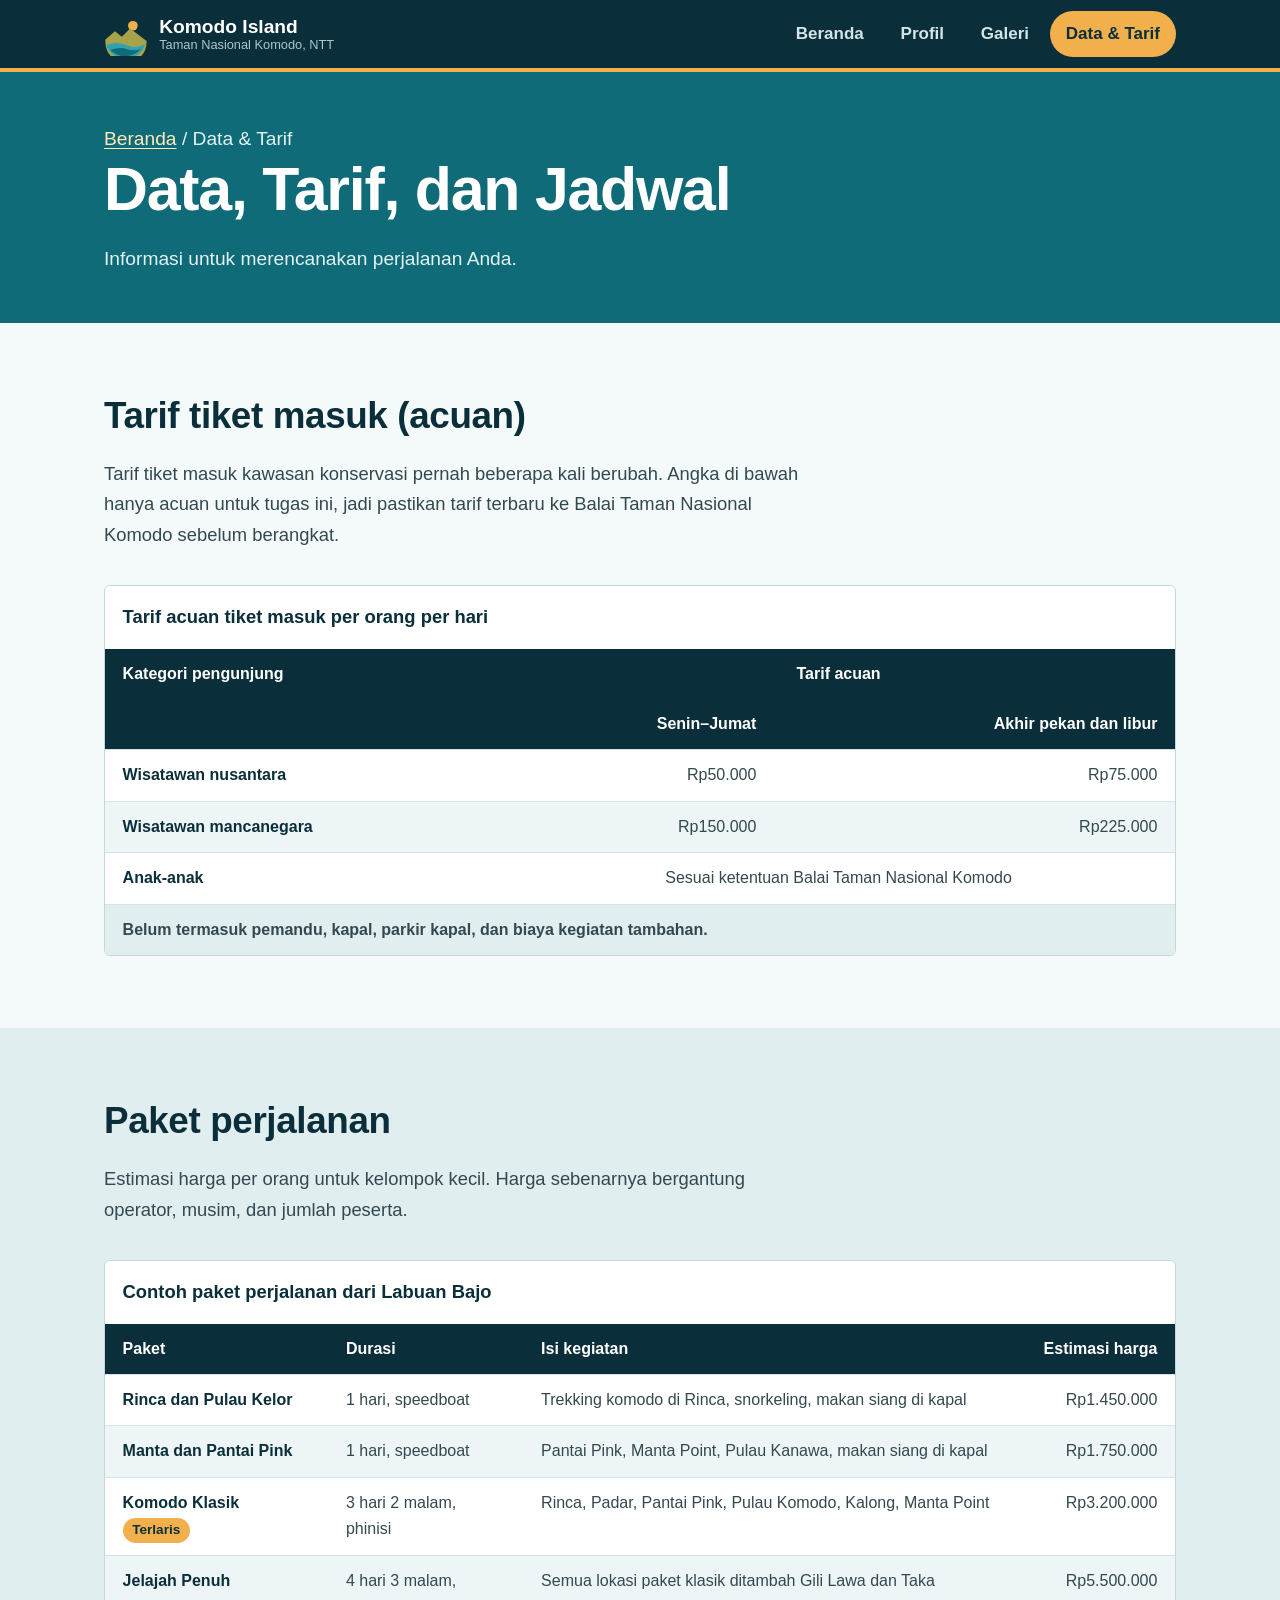
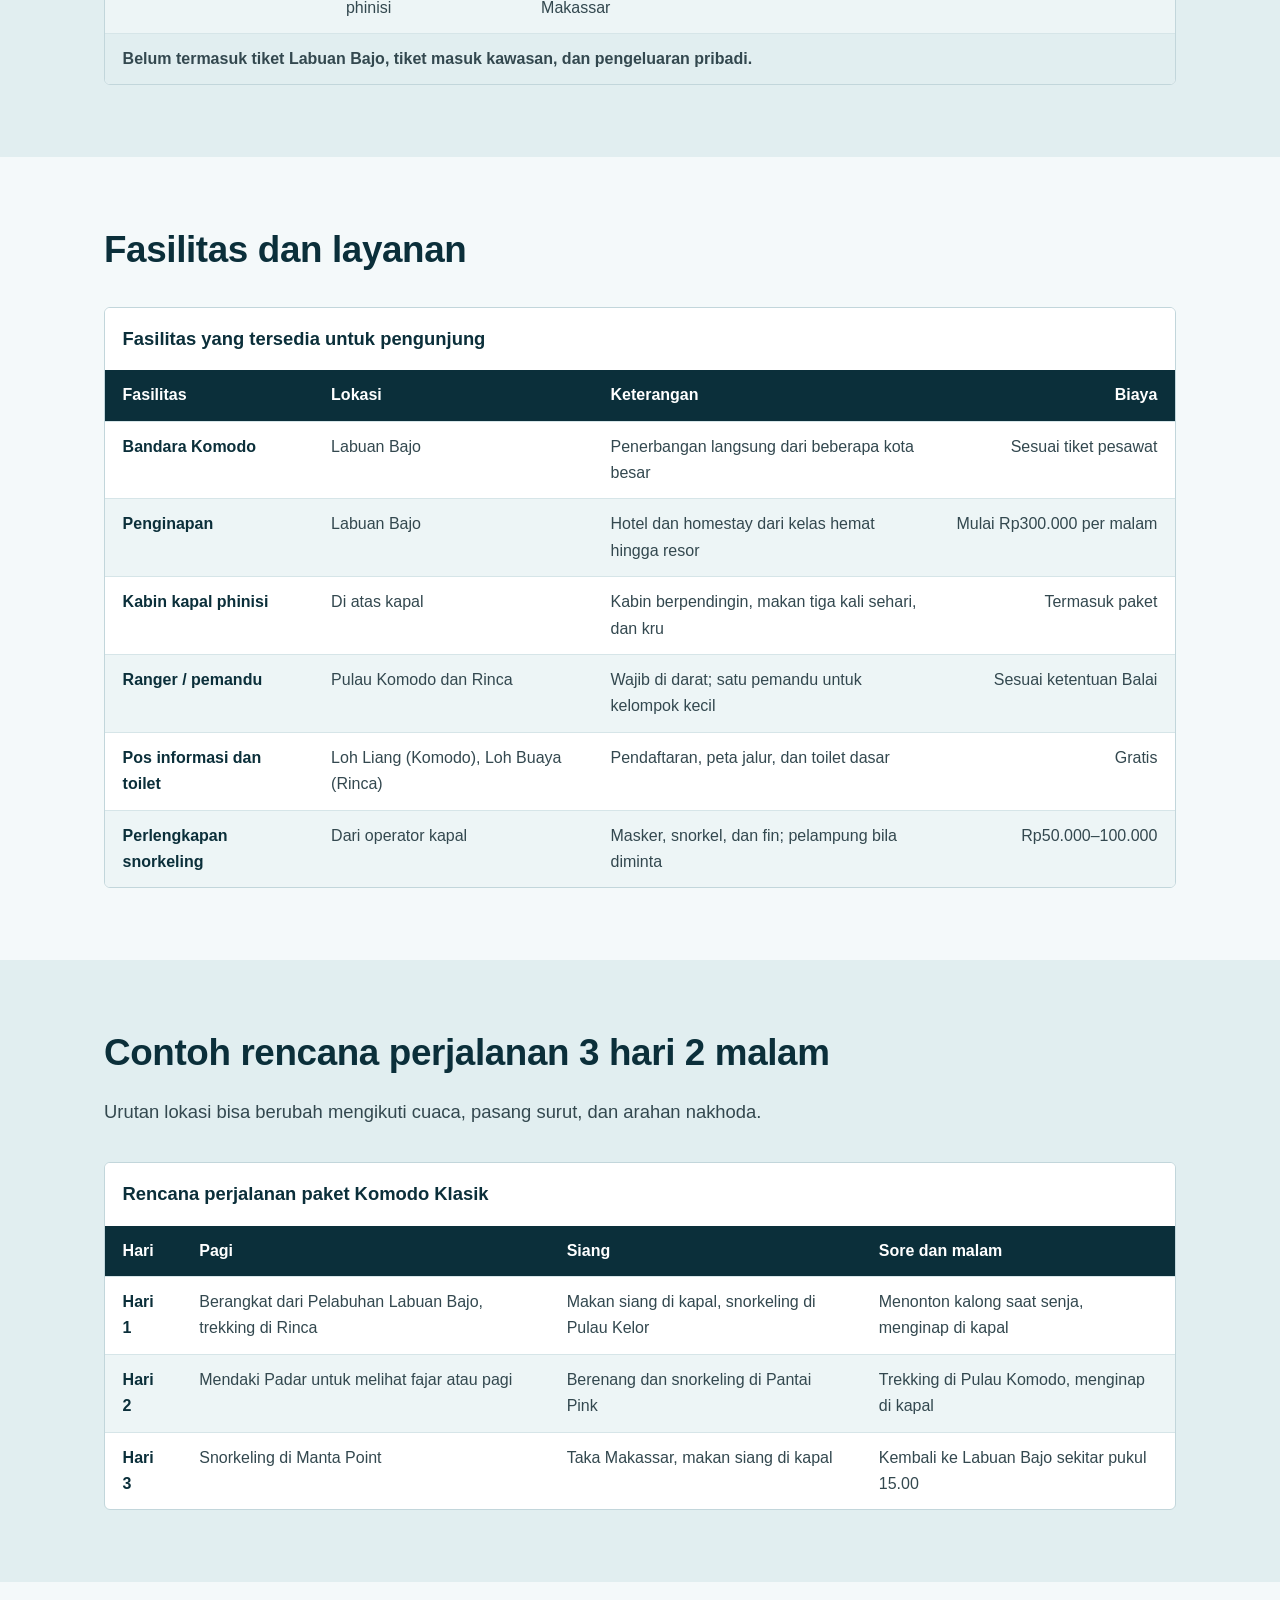
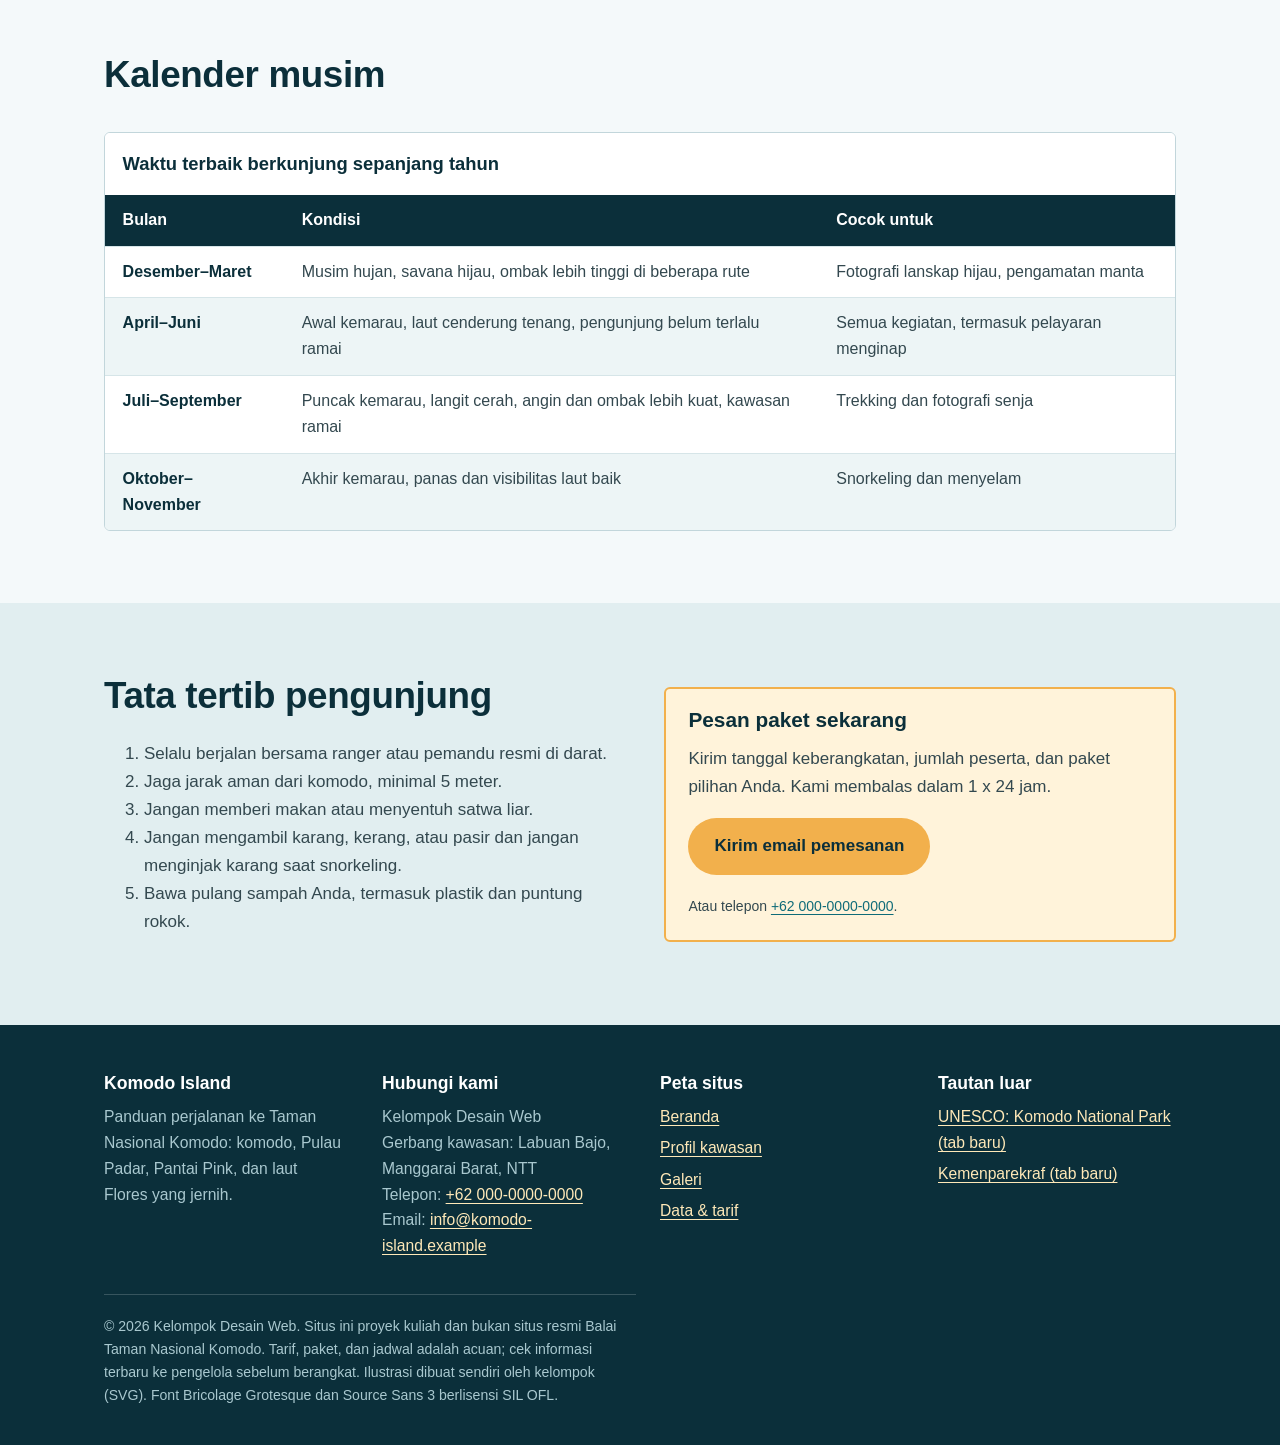
==== commit d6ec9e8f: "komit lagi" ====
--- a/komodo-island/data.html
+++ b/komodo-island/data.html
@@ -5,7 +5,7 @@
   <meta name="viewport" content="width=device-width, initial-scale=1.0">
   <meta name="description" content="Tarif tiket acuan, paket perjalanan, fasilitas, contoh itinerary, dan kalender musim Taman Nasional Komodo.">
   <title>Data, Tarif, dan Jadwal | Komodo Island</title>
-  <link rel="icon" href="assets/images/Logo.jpg">
+  <link rel="icon" type="image/svg+xml" href="assets/images/logo.svg">
   <link rel="stylesheet" href="assets/css/style.css">
 </head>
 <body>
@@ -15,7 +15,7 @@
   <header class="site-header">
     <div class="container header-inner">
       <a class="brand" href="index.html">
-        <img src="assets/images/Logo.jpg" alt="Logo Komodo Island" width="44" height="44">
+        <img src="assets/images/logo.svg" alt="Logo Komodo Island" width="44" height="44">
         <div>Komodo Island<span>Taman Nasional Komodo, NTT</span></div>
       </a>
       <nav class="main-nav" aria-label="Navigasi utama">
@@ -246,8 +246,8 @@
           <address>
             Kelompok Desain Web<br>
             Gerbang kawasan: Labuan Bajo, Manggarai Barat, NTT<br>
-            Telepon: <a href="tel:+6281138290000">+62 811-3829-0000</a><br>
-            Email: <a href="mailto:balaitamannasionalkomodo@gmail.com">balaitamannasionalkomodo@gmail.com</a>
+            Telepon: <a href="tel:+620000000000">+62 000-0000-0000</a><br>
+            Email: <a href="mailto:info@komodo-island.example">info@komodo-island.example</a>
           </address>
         </div>
         <div>
@@ -262,13 +262,15 @@
         <div>
           <h2>Tautan luar</h2>
           <ul>
-            <li><a href="https://whc.unesco.org/en/list/609" target="_blank" rel="noopener noreferrer">UNESCO: Komodo National Park</a></li>
-            <li><a href="https://www.kemenparekraf.go.id/" target="_blank" rel="noopener noreferrer">Kemenparekraf </a></li>
+            <li><a href="https://whc.unesco.org/en/list/609" target="_blank" rel="noopener noreferrer">UNESCO: Komodo National Park (tab baru)</a></li>
+            <li><a href="https://www.kemenparekraf.go.id/" target="_blank" rel="noopener noreferrer">Kemenparekraf (tab baru)</a></li>
           </ul>
         </div>
       </div>
       <p class="footer-bawah">
-        &copy; 2026 Kelompok 2 Desain Web.
+        &copy; 2026 Kelompok Desain Web. Situs ini proyek kuliah dan bukan situs resmi Balai Taman Nasional Komodo.
+        Tarif, paket, dan jadwal adalah acuan; cek informasi terbaru ke pengelola sebelum berangkat.
+        Ilustrasi dibuat sendiri oleh kelompok (SVG). Font Bricolage Grotesque dan Source Sans 3 berlisensi SIL OFL.
       </p>
     </div>
   </footer>
--- a/komodo-island/assets/css/style.css
+++ b/komodo-island/assets/css/style.css
@@ -1,9 +1,86 @@
-/* ---------- 1. Reset ---------- */
+/* =========================================================
+   Komodo Island - style.css
+   Tugas Kelompok Desain Web (HTML5 + CSS3 murni)
+
+   Daftar isi:
+   1. Embedded font (@font-face)
+   2. Variabel & reset
+   3. Tipografi
+   4. Layout dasar (container, section)
+   5. Header & navigasi (Flexbox)
+   6. Hero
+   7. Komponen: tombol, kartu, info strip, kutipan
+   8. Galeri
+   9. Tabel
+  10. List khusus, FAQ, kalender
+  11. Footer
+  12. Responsive (media query)
+   ========================================================= */
+
+/* ---------- 1. Embedded font ---------- */
+@font-face {
+  font-family: "Bricolage";
+  src: url("../fonts/bricolage-600.woff2") format("woff2");
+  font-weight: 600;
+  font-style: normal;
+  font-display: swap;
+}
+@font-face {
+  font-family: "Bricolage";
+  src: url("../fonts/bricolage-800.woff2") format("woff2");
+  font-weight: 800;
+  font-style: normal;
+  font-display: swap;
+}
+@font-face {
+  font-family: "Source Sans";
+  src: url("../fonts/sourcesans-400.woff2") format("woff2");
+  font-weight: 400;
+  font-style: normal;
+  font-display: swap;
+}
+@font-face {
+  font-family: "Source Sans";
+  src: url("../fonts/sourcesans-600.woff2") format("woff2");
+  font-weight: 600;
+  font-style: normal;
+  font-display: swap;
+}
+@font-face {
+  font-family: "Source Sans";
+  src: url("../fonts/sourcesans-700.woff2") format("woff2");
+  font-weight: 700;
+  font-style: normal;
+  font-display: swap;
+}
+
+/* ---------- 2. Variabel & reset ---------- */
+:root {
+  /* Palet warna: laut toska, savana kering, dan langit senja */
+  --laut-dalam: #0b2f3a;
+  --laut: #0f6b78;
+  --savana: #b0963e;
+  --senja: #f2b04c;
+  --senja-tua: #8a5a07;
+  --busa: #e1eef0;
+  --langit: #f4f9fa;
+  --karang-gelap: #33484f;
+  --karang: #c04b55;
+  --putih: #ffffff;
+
+  --font-judul: "Bricolage", "Trebuchet MS", Arial, sans-serif;
+  --font-isi: "Source Sans", "Segoe UI", Arial, sans-serif;
+
+  --lebar-maks: 1120px;
+  --jarak: 1.5rem;
+  --radius-kecil: 6px;
+  --radius-besar: 28px;
+}
+
 *,
 *::before,
 *::after {
-  box-sizing: border-box;
-  /* box model: padding & border masuk hitungan lebar */
+  box-sizing: border-box; /* box model: padding & border masuk hitungan lebar */
 }
 
 html {
@@ -12,11 +89,11 @@
 
 body {
   margin: 0;
-  font-family: "Segoe UI", Calibri, "Helvetica Neue", Arial, sans-serif;
-  font-size: 17px;
+  font-family: var(--font-isi);
+  font-size: 1.0625rem;
   line-height: 1.65;
-  color: #33484f;
-  background-color: #f4f9fa;
+  color: var(--karang-gelap);
+  background-color: var(--langit);
 }
 
 img {
@@ -26,318 +103,274 @@
 }
 
 a {
-  color: #0f6b78;
+  color: var(--laut);
   text-underline-offset: 3px;
 }
-
 a:hover {
-  color: #0b2f3a;
-}
-
+  color: var(--laut-dalam);
+}
 a:focus-visible,
 summary:focus-visible {
-  outline: 3px solid #f2b04c;
+  outline: 3px solid var(--senja);
   outline-offset: 3px;
 }
 
-/* ---------- 2. Tipografi ---------- */
+/* ---------- 3. Tipografi ---------- */
 h1,
 h2,
 h3,
 h4 {
-  font-family: "Trebuchet MS", "Lucida Grande", Arial, sans-serif;
-  color: #0b2f3a;
+  font-family: var(--font-judul);
+  color: var(--laut-dalam);
   line-height: 1.15;
-  margin: 0;
-}
-
+  margin: 0 0 0.6em;
+}
 h1 {
-  font-size: 56px;
+  font-size: clamp(2.3rem, 5vw, 3.8rem);
   font-weight: 800;
-  letter-spacing: -1px;
-  margin-bottom: 32px;
-}
-
+  letter-spacing: -0.02em;
+}
 h2 {
-  font-size: 34px;
+  font-size: clamp(1.6rem, 3vw, 2.3rem);
   font-weight: 800;
-  letter-spacing: -0.3px;
-  margin-bottom: 20px;
-}
-
+  letter-spacing: -0.01em;
+}
 h3 {
-  font-size: 20.8px;
+  font-size: 1.3rem;
   font-weight: 600;
-  margin-bottom: 12px;
-}
-
+}
 h4 {
-  font-size: 17.6px;
+  font-size: 1.1rem;
   font-weight: 600;
-  margin-bottom: 10px;
-}
-
+}
 p {
-  margin: 0 0 16px;
-  max-width: 600px;
-}
-
+  margin: 0 0 1em;
+  max-width: 68ch;
+}
 strong {
   font-weight: 700;
-  color: #0b2f3a;
-}
-
+  color: var(--laut-dalam);
+}
 small {
-  font-size: 14px;
-}
-
-/* ---------- 3. Layout dasar ---------- */
+  font-size: 0.875rem;
+}
+
+/* ---------- 4. Layout dasar ---------- */
 .container {
   width: 100%;
-  max-width: 1120px;
+  max-width: var(--lebar-maks);
   margin: 0 auto;
-  padding: 0 24px;
+  padding: 0 var(--jarak);
 }
 
 .section {
-  padding: 72px 0;
-}
-
+  padding: 4.5rem 0;
+}
 .section--kabut {
-  background-color: #e1eef0;
-}
-
+  background-color: var(--busa);
+}
 .section--gelap {
-  background-color: #0b2f3a;
+  background-color: var(--laut-dalam);
   color: #d3e5e9;
 }
-
 .section--gelap h2,
 .section--gelap h3 {
-  color: #ffffff;
-}
-
+  color: var(--putih);
+}
 .section--gelap a {
-  color: #f2b04c;
+  color: var(--senja);
 }
 
 .section-head {
-  margin-bottom: 35.2px;
-}
-
+  margin-bottom: 2.2rem;
+}
 .section-head p {
-  font-size: 18.4px;
+  font-size: 1.15rem;
 }
 
 .skip-link {
   position: absolute;
   left: -999px;
   top: 0;
-  background: #f2b04c;
-  color: #0b2f3a;
-  padding: 9.6px 16px;
+  background: var(--senja);
+  color: var(--laut-dalam);
+  padding: 0.6rem 1rem;
   font-weight: 700;
   z-index: 100;
 }
-
 .skip-link:focus {
   left: 0;
 }
 
-/* ---------- 4. Header & navigasi ---------- */
+/* ---------- 5. Header & navigasi ---------- */
 .site-header {
-  background-color: #0b2f3a;
+  background-color: var(--laut-dalam);
   position: sticky;
   top: 0;
   z-index: 50;
-  border-bottom: 4px solid #f2b04c;
-}
-
+  border-bottom: 4px solid var(--senja);
+}
 .header-inner {
   display: flex;
   align-items: center;
   justify-content: space-between;
-  gap: 16px;
-  padding-top: 11.2px;
-  padding-bottom: 11.2px;
-}
-
+  gap: 1rem;
+  padding-top: 0.7rem;
+  padding-bottom: 0.7rem;
+}
 .brand {
   display: flex;
   align-items: center;
-  gap: 11.2px;
+  gap: 0.7rem;
   text-decoration: none;
-  color: #ffffff;
-  font-family: "Trebuchet MS", "Lucida Grande", Arial, sans-serif;
+  color: var(--putih);
+  font-family: var(--font-judul);
   font-weight: 800;
-  font-size: 19.2px;
+  font-size: 1.2rem;
   line-height: 1.1;
 }
-
 .brand:hover {
-  color: #ffffff;
-}
-
+  color: var(--putih);
+}
 .brand img {
   width: 44px;
   height: 44px;
 }
-
 .brand span {
   display: block;
-  font-family: "Segoe UI", Calibri, "Helvetica Neue", Arial, sans-serif;
+  font-family: var(--font-isi);
   font-weight: 400;
-  font-size: 12.8px;
+  font-size: 0.8rem;
   color: #a9c8cf;
 }
 
 .main-nav ul {
   display: flex;
   flex-wrap: wrap;
-  gap: 4.8px;
+  gap: 0.3rem;
   list-style: none;
   margin: 0;
   padding: 0;
 }
-
 .main-nav a {
   display: block;
-  padding: 8.8px 16px;
+  padding: 0.55rem 1rem;
   border-radius: 999px;
   color: #d3e5e9;
   text-decoration: none;
   font-weight: 600;
   transition: background-color 0.2s, color 0.2s;
 }
-
 .main-nav a:hover {
   background-color: rgba(255, 255, 255, 0.12);
-  color: #ffffff;
-}
-
+  color: var(--putih);
+}
 .main-nav a[aria-current="page"] {
-  background-color: #f2b04c;
-  color: #0b2f3a;
-}
-
-/* ---------- 5. Hero ---------- */
+  background-color: var(--senja);
+  color: var(--laut-dalam);
+}
+
+/* ---------- 6. Hero ---------- */
 .hero {
-  background-color: #e1eef0;
+  background-color: var(--busa);
   overflow: hidden;
 }
-
 .hero-inner {
   display: flex;
   align-items: center;
-  gap: 56px;
-  padding-top: 56px;
+  gap: 3.5rem;
+  padding-top: 3.5rem;
   padding-bottom: 0;
 }
-
 .hero-text {
   flex: 1 1 52%;
-  padding-bottom: 56px;
-}
-
+  padding-bottom: 3.5rem;
+}
 .hero-text p {
-  font-size: 19.2px;
-}
-
+  font-size: 1.2rem;
+}
 .hero-media {
   flex: 1 1 40%;
   align-self: flex-end;
 }
-
 .hero-media img {
   width: 100%;
   max-height: 560px;
   object-fit: cover;
   /* bentuk gapura / lengkung atas */
   border-radius: 999px 999px 0 0;
-  border: 8px solid #f2b04c;
+  border: 8px solid var(--senja);
   border-bottom: 0;
 }
-
 .hero-actions {
   display: flex;
   flex-wrap: wrap;
-  gap: 14.4px;
-  margin-top: 25.6px;
+  gap: 0.9rem;
+  margin-top: 1.6rem;
 }
 
 /* Hero halaman dalam (profil, galeri, data) */
 .page-hero {
-  background-color: #0f6b78;
+  background-color: var(--laut);
   color: #e4f2f5;
-  padding: 51.2px 0 48px;
-}
-
+  padding: 3.2rem 0 3rem;
+}
 .page-hero h1 {
-  color: #ffffff;
-  margin-bottom: 16px;
-}
-
+  color: var(--putih);
+  margin-bottom: 0.3em;
+}
 .page-hero p {
-  font-size: 19.2px;
-  margin: 0;
-}
-
+  font-size: 1.2rem;
+  margin: 0;
+}
 .breadcrumb {
-  font-size: 15.2px;
-  margin-bottom: 16px;
-}
-
+  font-size: 0.95rem;
+  margin-bottom: 1rem;
+}
 .breadcrumb a {
   color: #ffe9b8;
 }
 
-/* ---------- 6. Komponen ---------- */
+/* ---------- 7. Komponen ---------- */
 .btn {
   display: inline-block;
-  padding: 12.8px 24px;
+  padding: 0.8rem 1.5rem;
   border-radius: 999px;
   font-weight: 700;
   text-decoration: none;
   border: 2px solid transparent;
   transition: background-color 0.2s, color 0.2s, border-color 0.2s;
 }
-
 .btn--utama {
-  background-color: #0b2f3a;
-  color: #ffffff;
-}
-
+  background-color: var(--laut-dalam);
+  color: var(--putih);
+}
 .btn--utama:hover {
-  background-color: #0f6b78;
-  color: #ffffff;
-}
-
+  background-color: var(--laut);
+  color: var(--putih);
+}
 .btn--garis {
-  border-color: #0b2f3a;
-  color: #0b2f3a;
-}
-
+  border-color: var(--laut-dalam);
+  color: var(--laut-dalam);
+}
 .btn--garis:hover {
-  background-color: #0b2f3a;
-  color: #ffffff;
-}
-
+  background-color: var(--laut-dalam);
+  color: var(--putih);
+}
 .btn--senja {
-  background-color: #f2b04c;
-  color: #0b2f3a;
-}
-
+  background-color: var(--senja);
+  color: var(--laut-dalam);
+}
 .btn--senja:hover {
   background-color: #f7c566;
-  color: #0b2f3a;
+  color: var(--laut-dalam);
 }
 
 /* Info strip: fakta singkat desa */
 .info-strip {
-  background-color: #0b2f3a;
+  background-color: var(--laut-dalam);
   color: #d3e5e9;
 }
-
 .info-strip ul {
   display: flex;
   flex-wrap: wrap;
@@ -345,22 +378,19 @@
   margin: 0;
   padding: 0;
 }
-
 .info-strip li {
   flex: 1 1 200px;
-  padding: 22.4px 19.2px;
+  padding: 1.4rem 1.2rem;
   border-left: 1px solid rgba(255, 255, 255, 0.15);
 }
-
 .info-strip li:first-child {
   border-left: 0;
 }
-
 .info-strip strong {
   display: block;
-  font-family: "Trebuchet MS", "Lucida Grande", Arial, sans-serif;
-  font-size: 25.6px;
-  color: #f2b04c;
+  font-family: var(--font-judul);
+  font-size: 1.6rem;
+  color: var(--senja);
   line-height: 1.2;
 }
 
@@ -368,36 +398,31 @@
 .cards {
   display: flex;
   flex-wrap: wrap;
-  gap: 25.6px;
-}
-
+  gap: 1.6rem;
+}
 .card {
   flex: 1 1 290px;
   display: flex;
   flex-direction: column;
-  background-color: #ffffff;
+  background-color: var(--putih);
   border: 1px solid #cfe0e4;
-  border-radius: 6px;
+  border-radius: var(--radius-kecil);
   overflow: hidden;
 }
-
 .card img {
   width: 100%;
   aspect-ratio: 4 / 3;
   object-fit: cover;
 }
-
 .card-body {
-  padding: 20.8px 22.4px 24px;
+  padding: 1.3rem 1.4rem 1.5rem;
   display: flex;
   flex-direction: column;
   flex: 1;
 }
-
 .card-body p {
   flex: 1;
 }
-
 .card-link {
   font-weight: 700;
 }
@@ -407,212 +432,204 @@
   display: flex;
   flex-wrap: wrap;
   align-items: center;
-  gap: 48px;
-}
-
-.split>* {
+  gap: 3rem;
+}
+.split > * {
   flex: 1 1 340px;
 }
-
 .split--balik {
   flex-direction: row-reverse;
 }
-
 .split figure img {
-  border-radius: 28px 6px 28px 6px;
-}
-
+  border-radius: var(--radius-besar) var(--radius-kecil) var(--radius-besar) var(--radius-kecil);
+}
 figure {
   margin: 0;
 }
-
 figcaption {
-  font-size: 14.4px;
+  font-size: 0.9rem;
   color: #566b72;
-  margin-top: 9.6px;
+  margin-top: 0.6rem;
+}
+
+blockquote {
+  margin: 0;
+  padding: 0.4rem 0 0.4rem 1.6rem;
+  border-left: 6px solid var(--senja);
+  font-family: var(--font-judul);
+  font-size: clamp(1.3rem, 2.6vw, 1.8rem);
+  font-weight: 600;
+  line-height: 1.35;
+  color: var(--laut-dalam);
+  max-width: 34em;
+}
+blockquote cite {
+  display: block;
+  margin-top: 0.8rem;
+  font-family: var(--font-isi);
+  font-size: 1rem;
+  font-weight: 400;
+  font-style: normal;
+  color: var(--karang-gelap);
 }
 
 .callout {
   background-color: #fff3da;
-  border: 2px solid #f2b04c;
-  border-radius: 6px;
-  padding: 19.2px 22.4px;
-}
-
+  border: 2px solid var(--senja);
+  border-radius: var(--radius-kecil);
+  padding: 1.2rem 1.4rem;
+}
 .callout p:last-child {
   margin-bottom: 0;
 }
 
-/* ---------- 7. Galeri ---------- */
+/* ---------- 8. Galeri ---------- */
 .gallery {
   display: flex;
   flex-wrap: wrap;
-  gap: 22.4px;
+  gap: 1.4rem;
   margin: 0;
   padding: 0;
   list-style: none;
 }
-
 .gallery li {
   flex: 1 1 320px;
 }
-
 .gallery figure {
-  background-color: #ffffff;
+  background-color: var(--putih);
   border: 1px solid #cfe0e4;
-  border-radius: 6px;
+  border-radius: var(--radius-kecil);
   overflow: hidden;
   height: 100%;
 }
-
 .gallery img {
   width: 100%;
   aspect-ratio: 4 / 3;
   object-fit: cover;
 }
-
 .gallery figcaption {
-  padding: 12.8px 16px 16px;
-  margin: 0;
-  color: #33484f;
-}
-
+  padding: 0.8rem 1rem 1rem;
+  margin: 0;
+  color: var(--karang-gelap);
+}
 .gallery figcaption strong {
   display: block;
 }
-
 .gallery-nav {
   display: flex;
   flex-wrap: wrap;
-  gap: 9.6px;
+  gap: 0.6rem;
   list-style: none;
   padding: 0;
-  margin: 0 0 32px;
-}
-
+  margin: 0 0 2rem;
+}
 .gallery-nav a {
   display: inline-block;
-  padding: 7.2px 16px;
-  border: 2px solid #0f6b78;
+  padding: 0.45rem 1rem;
+  border: 2px solid var(--laut);
   border-radius: 999px;
   text-decoration: none;
   font-weight: 600;
 }
-
 .gallery-nav a:hover {
-  background-color: #0f6b78;
-  color: #ffffff;
-}
-
-/* ---------- 8. Tabel ---------- */
+  background-color: var(--laut);
+  color: var(--putih);
+}
+
+/* ---------- 9. Tabel ---------- */
 .table-wrap {
-  overflow-x: auto;
-  /* tabel bisa digeser di layar kecil */
+  overflow-x: auto; /* tabel bisa digeser di layar kecil */
   border: 1px solid #c2d6db;
-  border-radius: 6px;
-  background-color: #ffffff;
-}
-
+  border-radius: var(--radius-kecil);
+  background-color: var(--putih);
+}
 table {
   width: 100%;
   border-collapse: collapse;
   min-width: 560px;
-  font-size: 16px;
-}
-
+  font-size: 1rem;
+}
 caption {
   caption-side: top;
   text-align: left;
-  padding: 16px 17.6px;
-  font-family: "Trebuchet MS", "Lucida Grande", Arial, sans-serif;
+  padding: 1rem 1.1rem;
+  font-family: var(--font-judul);
   font-weight: 600;
-  font-size: 18.4px;
-  color: #0b2f3a;
-  background-color: #ffffff;
-}
-
+  font-size: 1.15rem;
+  color: var(--laut-dalam);
+  background-color: var(--putih);
+}
 th,
 td {
-  padding: 12px 17.6px;
+  padding: 0.75rem 1.1rem;
   text-align: left;
   vertical-align: top;
   border-top: 1px solid #d6e5e8;
 }
-
 thead th {
-  background-color: #0b2f3a;
-  color: #ffffff;
+  background-color: var(--laut-dalam);
+  color: var(--putih);
   font-weight: 600;
   border-top: 0;
 }
-
 tbody tr:nth-child(even) {
   background-color: #edf5f6;
 }
-
 tbody tr:hover {
   background-color: #fff3da;
 }
-
 tbody th {
   font-weight: 700;
-  color: #0b2f3a;
-}
-
+  color: var(--laut-dalam);
+}
 tfoot td,
 tfoot th {
-  background-color: #e1eef0;
-  font-weight: 700;
-}
-
+  background-color: var(--busa);
+  font-weight: 700;
+}
 td.angka,
 th.angka {
   text-align: right;
   white-space: nowrap;
 }
-
 td.tengah,
 th.tengah {
   text-align: center;
 }
 
-/* ---------- 9. List khusus, FAQ, definisi ---------- */
+/* ---------- 10. List khusus, FAQ, definisi ---------- */
 .check-list {
   list-style: none;
   padding: 0;
-  margin: 0 0 20px;
-}
-
+  margin: 0 0 1.2em;
+}
 .check-list li {
   position: relative;
-  padding-left: 30.4px;
-  margin-bottom: 8.8px;
-}
-
+  padding-left: 1.9rem;
+  margin-bottom: 0.55rem;
+}
 .check-list li::before {
   content: "";
   position: absolute;
-  left: 3.2px;
-  top: 8px;
-  width: 8.8px;
-  height: 14.4px;
-  border-right: 3px solid #0f6b78;
-  border-bottom: 3px solid #0f6b78;
+  left: 0.2rem;
+  top: 0.45em;
+  width: 0.55rem;
+  height: 0.9rem;
+  border-right: 3px solid var(--laut);
+  border-bottom: 3px solid var(--laut);
   transform: rotate(40deg);
 }
 
 .steps {
-  padding-left: 22.4px;
-}
-
+  padding-left: 1.4rem;
+}
 .steps li {
-  margin-bottom: 11.2px;
-  padding-left: 4.8px;
-}
-
+  margin-bottom: 0.7rem;
+  padding-left: 0.3rem;
+}
 .steps li::marker {
   font-weight: 700;
-  color: #8a5a07;
+  color: var(--senja-tua);
 }
 
 dl.fakta {
@@ -620,188 +637,153 @@
   flex-wrap: wrap;
   margin: 0;
   border: 1px solid #c2d6db;
-  border-radius: 6px;
-  background-color: #ffffff;
+  border-radius: var(--radius-kecil);
+  background-color: var(--putih);
   overflow: hidden;
 }
-
 dl.fakta dt,
 dl.fakta dd {
   margin: 0;
-  padding: 12px 17.6px;
+  padding: 0.75rem 1.1rem;
   border-top: 1px solid #d6e5e8;
 }
-
 dl.fakta dt {
   flex: 0 0 36%;
   font-weight: 700;
-  color: #0b2f3a;
+  color: var(--laut-dalam);
   background-color: #edf5f6;
 }
-
 dl.fakta dd {
   flex: 0 0 64%;
 }
-
 dl.fakta dt:first-of-type,
-dl.fakta dt:first-of-type+dd {
+dl.fakta dt:first-of-type + dd {
   border-top: 0;
 }
 
 details {
-  background-color: #ffffff;
+  background-color: var(--putih);
   border: 1px solid #c2d6db;
-  border-radius: 6px;
-  margin-bottom: 12.8px;
-}
-
+  border-radius: var(--radius-kecil);
+  margin-bottom: 0.8rem;
+}
 summary {
   cursor: pointer;
-  padding: 16px 19.2px;
-  font-weight: 700;
-  color: #0b2f3a;
-}
-
+  padding: 1rem 1.2rem;
+  font-weight: 700;
+  color: var(--laut-dalam);
+}
 details[open] summary {
   border-bottom: 1px solid #d6e5e8;
 }
-
 details p {
-  padding: 16px 19.2px 0;
-}
-
+  padding: 1rem 1.2rem 0;
+}
 details p:last-child {
-  padding-bottom: 3.2px;
+  padding-bottom: 0.2rem;
 }
 
 .timeline {
   list-style: none;
   margin: 0;
-  padding: 0 0 0 25.6px;
-  border-left: 4px solid #b0963e;
-}
-
+  padding: 0 0 0 1.6rem;
+  border-left: 4px solid var(--savana);
+}
 .timeline li {
-  margin-bottom: 22.4px;
+  margin-bottom: 1.4rem;
   position: relative;
 }
-
 .timeline li::before {
   content: "";
   position: absolute;
-  left: -32.8px;
-  top: 6.4px;
+  left: -2.05rem;
+  top: 0.4rem;
   width: 14px;
   height: 14px;
   border-radius: 50%;
-  background-color: #f2b04c;
-  border: 3px solid #f4f9fa;
-}
-
+  background-color: var(--senja);
+  border: 3px solid var(--langit);
+}
 .timeline strong {
   display: block;
-  font-family: "Trebuchet MS", "Lucida Grande", Arial, sans-serif;
-  font-size: 18.4px;
+  font-family: var(--font-judul);
+  font-size: 1.15rem;
 }
 
 .badge {
   display: inline-block;
-  padding: 1.6px 9.6px;
+  padding: 0.1rem 0.6rem;
   border-radius: 999px;
-  background-color: #f2b04c;
-  color: #0b2f3a;
-  font-size: 13.6px;
-  font-weight: 700;
-}
-
-/* ---------- 10. Footer ---------- */
+  background-color: var(--senja);
+  color: var(--laut-dalam);
+  font-size: 0.85rem;
+  font-weight: 700;
+}
+
+/* ---------- 11. Footer ---------- */
 .site-footer {
-  background-color: #0b2f3a;
+  background-color: var(--laut-dalam);
   color: #a9c8cf;
-  padding: 48px 0 24px;
-  font-size: 15.68px;
-}
-
+  padding: 3rem 0 1.5rem;
+  font-size: 0.98rem;
+}
 .site-footer a {
   color: #ffe9b8;
 }
-
 .footer-cols {
   display: flex;
   flex-wrap: wrap;
-  gap: 40px;
-}
-
-.footer-cols>div {
+  gap: 2.5rem;
+}
+.footer-cols > div {
   flex: 1 1 220px;
 }
-
 .site-footer h2 {
-  font-size: 17.6px;
-  line-height: 1.3;
-  margin-bottom: 10px;
-  color: #ffffff;
+  font-size: 1.1rem;
+  color: var(--putih);
   letter-spacing: 0;
 }
-
 .site-footer ul {
   list-style: none;
   margin: 0;
   padding: 0;
 }
-
 .site-footer li {
-  margin-bottom: 5.6px;
-}
-
+  margin-bottom: 0.35rem;
+}
 .site-footer address {
   font-style: normal;
 }
-
 .footer-bawah {
-  margin-top: 35.2px;
-  padding-top: 19.2px;
+  margin-top: 2.2rem;
+  padding-top: 1.2rem;
   border-top: 1px solid rgba(255, 255, 255, 0.18);
-  font-size: 14.08px;
-}
-
-/* ---------- 11. Responsive ---------- */
+  font-size: 0.88rem;
+}
+
+/* ---------- 12. Responsive ---------- */
 
 /* Tablet (<= 900px) */
 @media (max-width: 900px) {
-  h1 {
-    font-size: 40px;
-  }
-
-  h2 {
-    font-size: 28px;
-  }
-
   .section {
-    padding: 51.2px 0;
-  }
-
+    padding: 3.2rem 0;
+  }
   .hero-inner {
     flex-direction: column;
-    gap: 32px;
-    padding-top: 40px;
-  }
-
+    gap: 2rem;
+    padding-top: 2.5rem;
+  }
   .hero-text {
     padding-bottom: 0;
   }
-
   .hero-media {
     align-self: center;
-    width: 380px;
-    max-width: 100%;
-  }
-
+    width: min(380px, 100%);
+  }
   .info-strip li {
     border-left: 0;
     border-top: 1px solid rgba(255, 255, 255, 0.15);
   }
-
   .split--balik {
     flex-direction: row;
   }
@@ -810,54 +792,54 @@
 /* Mobile (<= 640px) */
 @media (max-width: 640px) {
   body {
-    font-size: 16px;
-  }
-
-  h1 {
-    font-size: 36px;
-  }
-
-  h2 {
-    font-size: 26px;
-  }
-
+    font-size: 1rem;
+  }
   .header-inner {
     flex-direction: column;
     align-items: flex-start;
   }
-
   .main-nav a {
-    padding: 7.2px 13.6px;
-  }
-
+    padding: 0.45rem 0.85rem;
+  }
   .site-header {
-    position: static;
-  
-  }
-
+    position: static; /* header tidak menempel agar layar kecil tidak tertutup */
+  }
   .info-strip li {
     flex-basis: 50%;
-    padding: 16px;
-  }
-
+    padding: 1rem;
+  }
   dl.fakta dt,
   dl.fakta dd {
     flex-basis: 100%;
   }
-
   dl.fakta dd {
     border-top: 0;
   }
-
   .hero-actions .btn {
     flex: 1 1 100%;
     text-align: center;
   }
 }
 
-
+/* Hormati preferensi pengguna yang mengurangi animasi */
+@media (prefers-reduced-motion: reduce) {
+  html {
+    scroll-behavior: auto;
+  }
+  * {
+    transition: none !important;
+  }
+}
+
+/* Cetak: sembunyikan navigasi */
+@media print {
+  .site-header,
+  .hero-actions {
+    display: none;
+  }
+}
 
 /* Utilitas kecil */
 .gap-atas {
-  margin-top: 48px;
-}+  margin-top: 3rem;
+}
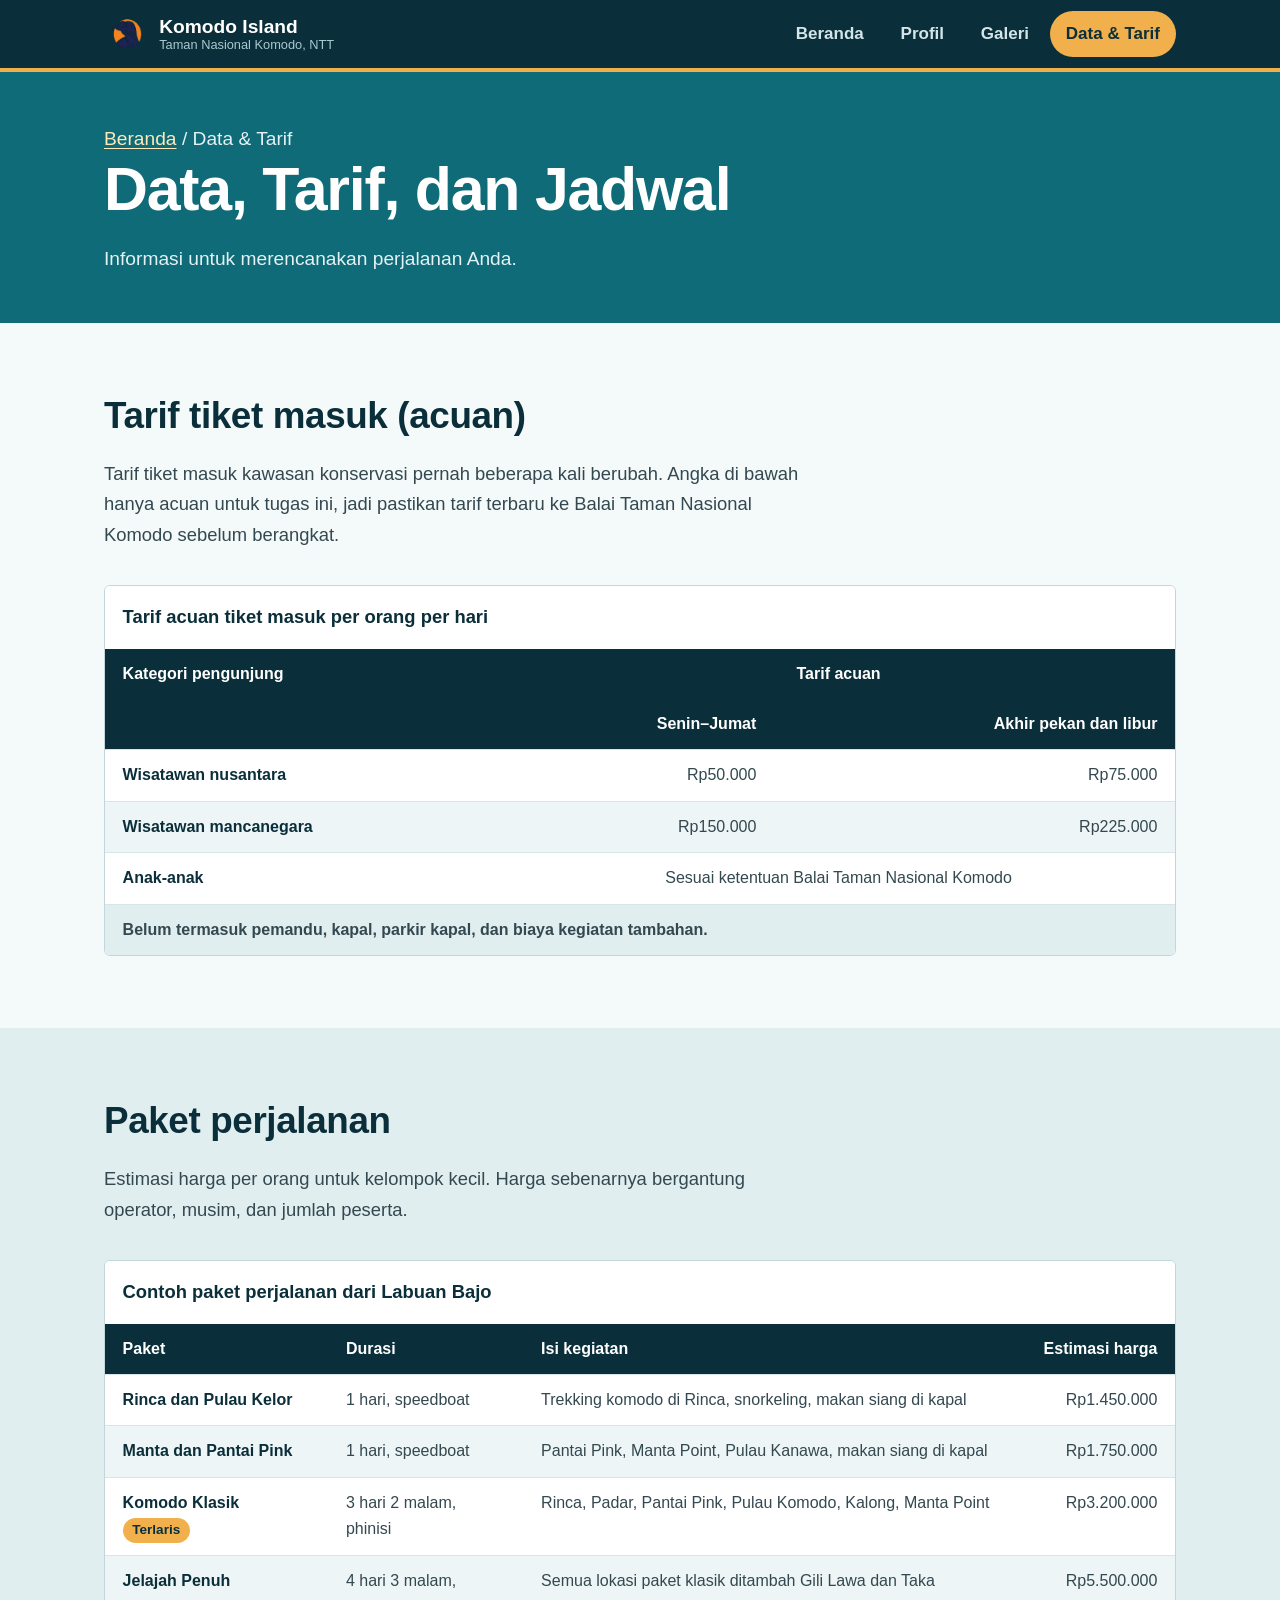
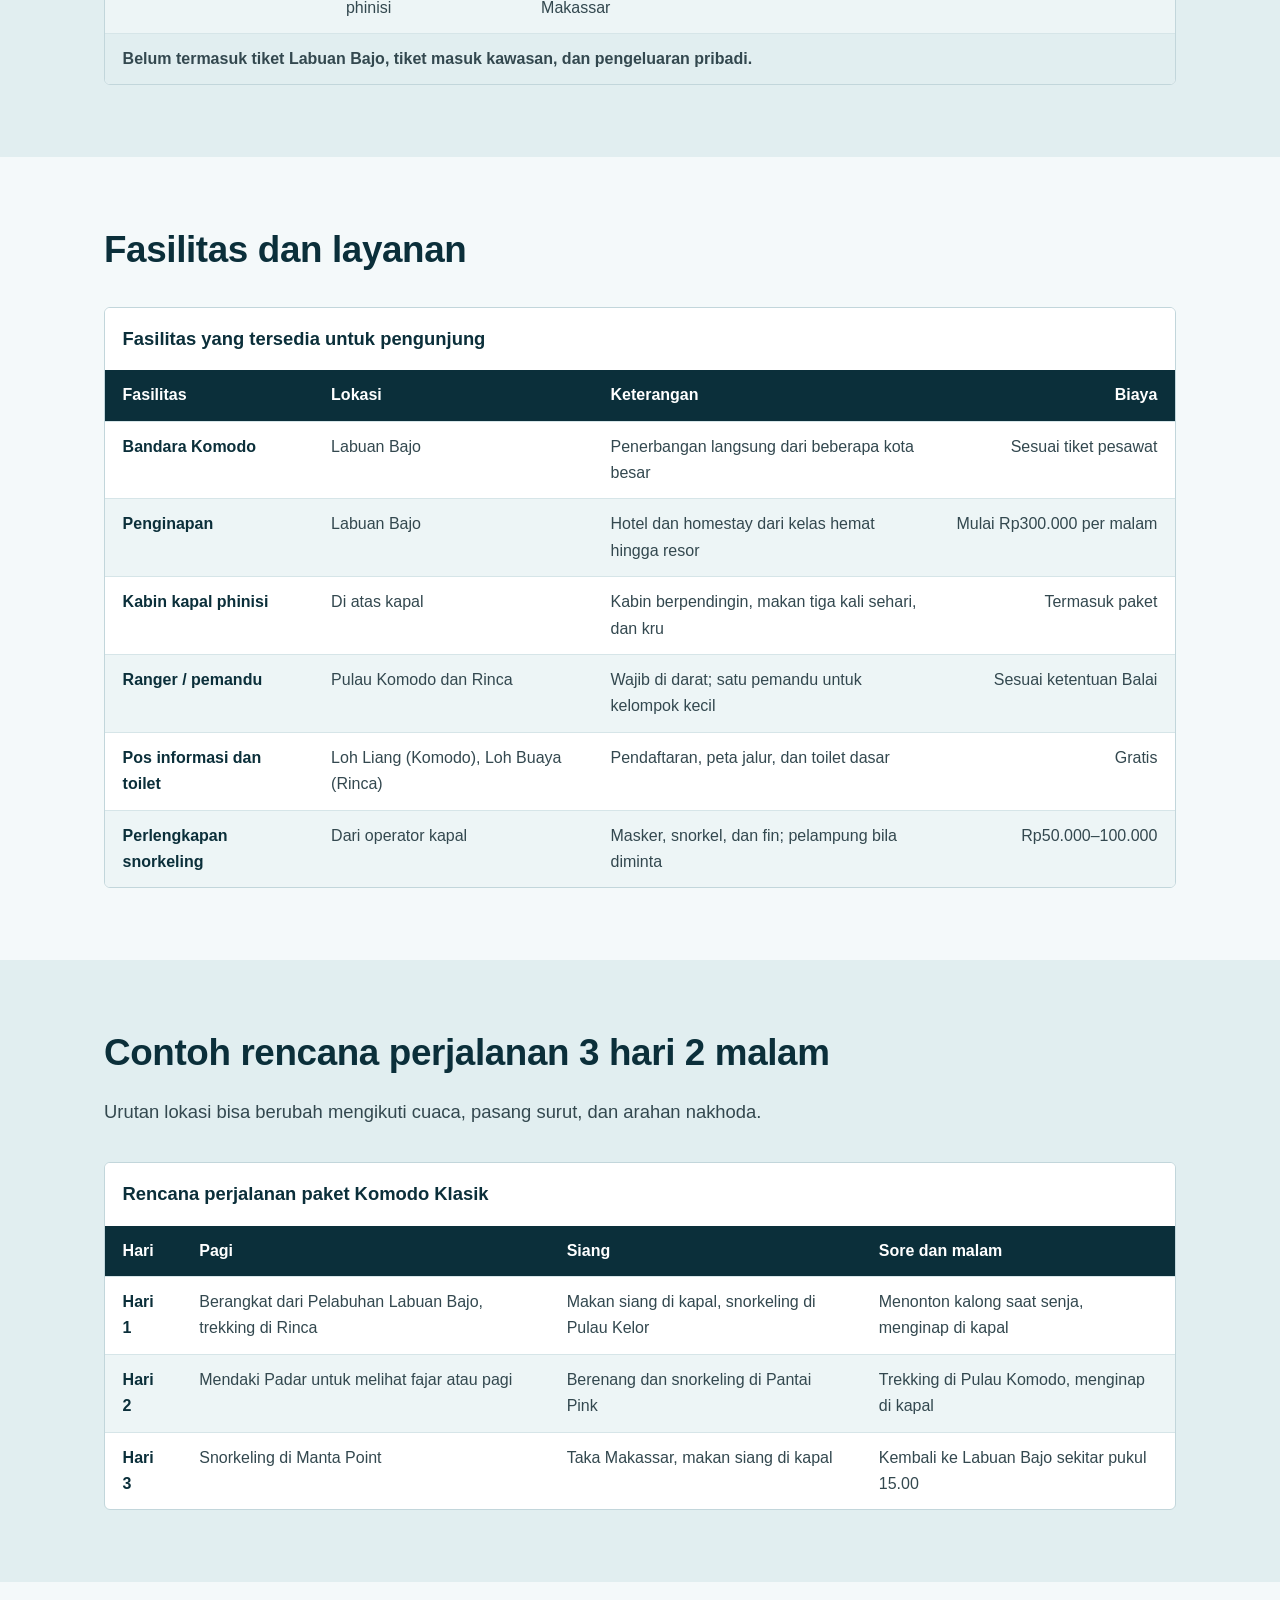
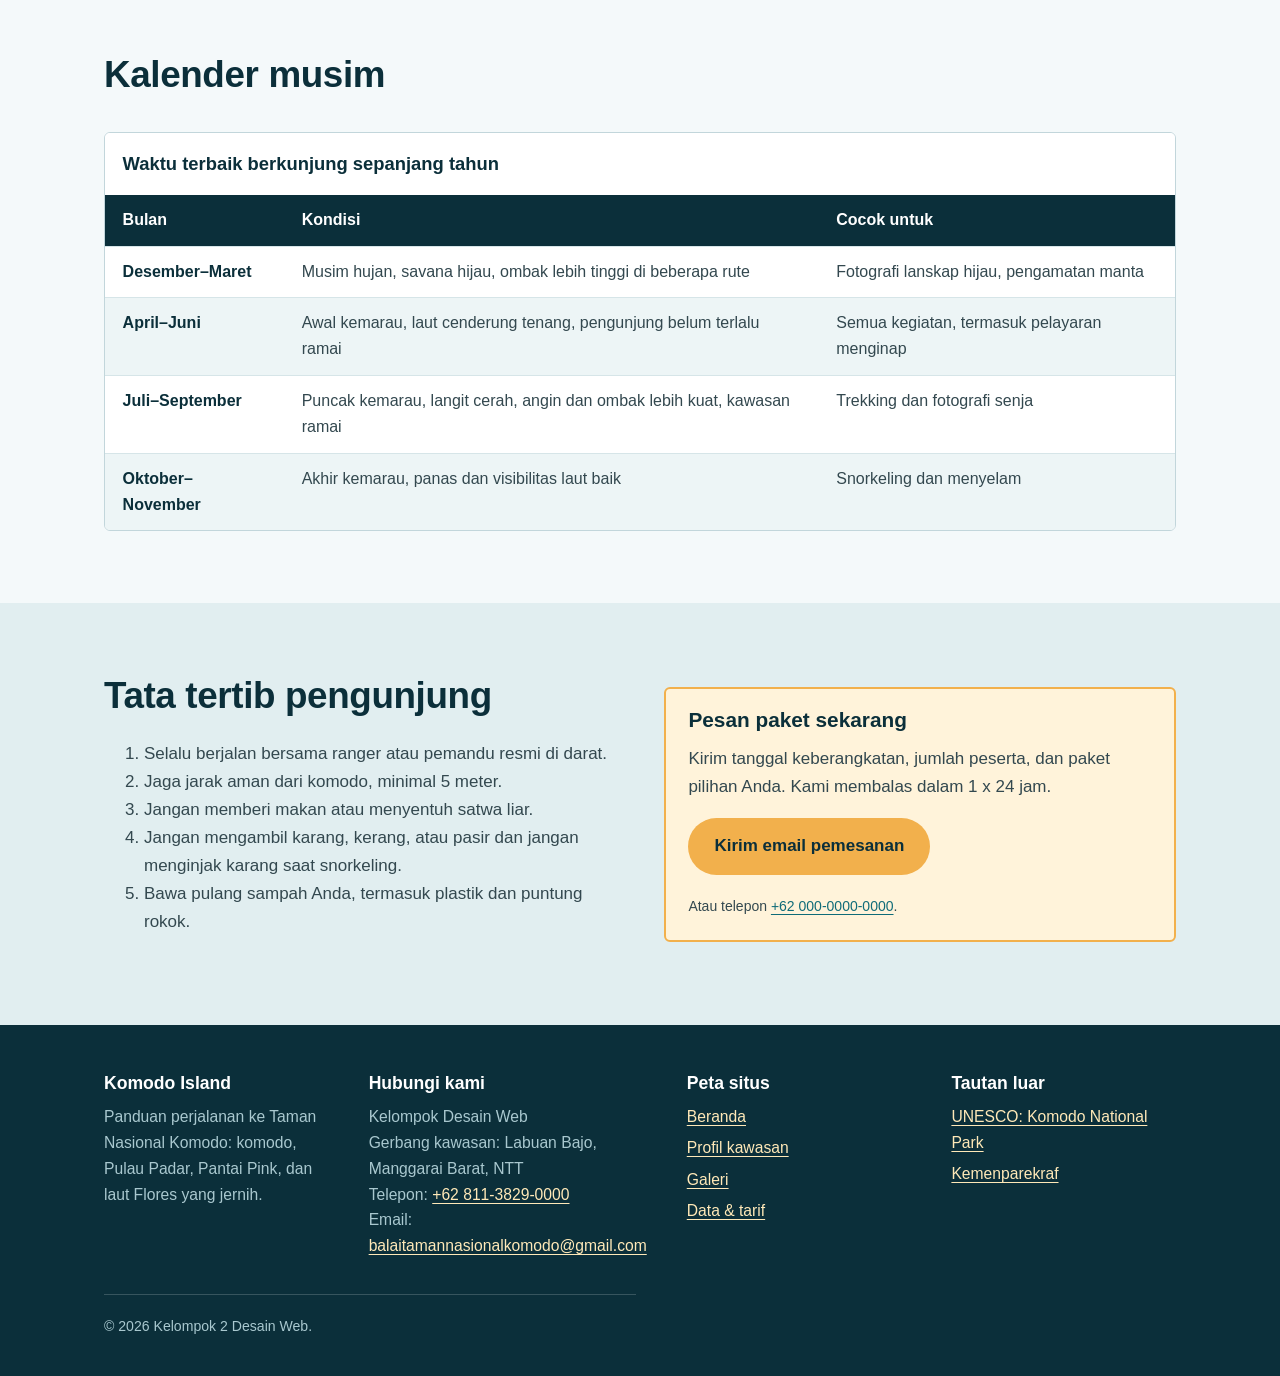
==== commit 7c2d48d0: "komit" ====
--- a/komodo-island/data.html
+++ b/komodo-island/data.html
@@ -5,7 +5,7 @@
   <meta name="viewport" content="width=device-width, initial-scale=1.0">
   <meta name="description" content="Tarif tiket acuan, paket perjalanan, fasilitas, contoh itinerary, dan kalender musim Taman Nasional Komodo.">
   <title>Data, Tarif, dan Jadwal | Komodo Island</title>
-  <link rel="icon" type="image/svg+xml" href="assets/images/logo.svg">
+  <link rel="icon" href="assets/images/Logo.jpg">
   <link rel="stylesheet" href="assets/css/style.css">
 </head>
 <body>
@@ -15,7 +15,7 @@
   <header class="site-header">
     <div class="container header-inner">
       <a class="brand" href="index.html">
-        <img src="assets/images/logo.svg" alt="Logo Komodo Island" width="44" height="44">
+        <img src="assets/images/Logo.jpg" alt="Logo Komodo Island" width="44" height="44">
         <div>Komodo Island<span>Taman Nasional Komodo, NTT</span></div>
       </a>
       <nav class="main-nav" aria-label="Navigasi utama">
@@ -246,8 +246,8 @@
           <address>
             Kelompok Desain Web<br>
             Gerbang kawasan: Labuan Bajo, Manggarai Barat, NTT<br>
-            Telepon: <a href="tel:+620000000000">+62 000-0000-0000</a><br>
-            Email: <a href="mailto:info@komodo-island.example">info@komodo-island.example</a>
+            Telepon: <a href="tel:+6281138290000">+62 811-3829-0000</a><br>
+            Email: <a href="mailto:balaitamannasionalkomodo@gmail.com">balaitamannasionalkomodo@gmail.com</a>
           </address>
         </div>
         <div>
@@ -262,17 +262,15 @@
         <div>
           <h2>Tautan luar</h2>
           <ul>
-            <li><a href="https://whc.unesco.org/en/list/609" target="_blank" rel="noopener noreferrer">UNESCO: Komodo National Park (tab baru)</a></li>
-            <li><a href="https://www.kemenparekraf.go.id/" target="_blank" rel="noopener noreferrer">Kemenparekraf (tab baru)</a></li>
+            <li><a href="https://whc.unesco.org/en/list/609" target="_blank" rel="noopener noreferrer">UNESCO: Komodo National Park</a></li>
+            <li><a href="https://www.kemenparekraf.go.id/" target="_blank" rel="noopener noreferrer">Kemenparekraf </a></li>
           </ul>
         </div>
       </div>
       <p class="footer-bawah">
-        &copy; 2026 Kelompok Desain Web. Situs ini proyek kuliah dan bukan situs resmi Balai Taman Nasional Komodo.
-        Tarif, paket, dan jadwal adalah acuan; cek informasi terbaru ke pengelola sebelum berangkat.
-        Ilustrasi dibuat sendiri oleh kelompok (SVG). Font Bricolage Grotesque dan Source Sans 3 berlisensi SIL OFL.
+        &copy; 2026 Kelompok 2 Desain Web.
       </p>
     </div>
   </footer>
 </body>
-</html>
+</html>
--- a/komodo-island/assets/css/style.css
+++ b/komodo-island/assets/css/style.css
@@ -2,61 +2,28 @@
    Komodo Island - style.css
    Tugas Kelompok Desain Web (HTML5 + CSS3 murni)
 
-   Daftar isi:
-   1. Embedded font (@font-face)
-   2. Variabel & reset
-   3. Tipografi
-   4. Layout dasar (container, section)
-   5. Header & navigasi (Flexbox)
-   6. Hero
-   7. Komponen: tombol, kartu, info strip, kutipan
-   8. Galeri
-   9. Tabel
-  10. List khusus, FAQ, kalender
-  11. Footer
-  12. Responsive (media query)
-   ========================================================= */
 
 /* ---------- 1. Embedded font ---------- */
 @font-face {
+  /* FONT JUDUL: satu file, dipakai untuk semua teks judul dan teks tebal */
   font-family: "Bricolage";
-  src: url("../fonts/bricolage-600.woff2") format("woff2");
-  font-weight: 600;
+  src: url("../fonts/bricolage-800.woff2") format("woff2");
+  font-weight: 800;
   font-style: normal;
   font-display: swap;
 }
 @font-face {
-  font-family: "Bricolage";
-  src: url("../fonts/bricolage-800.woff2") format("woff2");
-  font-weight: 800;
-  font-style: normal;
-  font-display: swap;
-}
-@font-face {
+  /* FONT ISI: satu file, dipakai untuk semua teks biasa */
   font-family: "Source Sans";
   src: url("../fonts/sourcesans-400.woff2") format("woff2");
   font-weight: 400;
   font-style: normal;
   font-display: swap;
 }
-@font-face {
-  font-family: "Source Sans";
-  src: url("../fonts/sourcesans-600.woff2") format("woff2");
-  font-weight: 600;
-  font-style: normal;
-  font-display: swap;
-}
-@font-face {
-  font-family: "Source Sans";
-  src: url("../fonts/sourcesans-700.woff2") format("woff2");
-  font-weight: 700;
-  font-style: normal;
-  font-display: swap;
-}
 
 /* ---------- 2. Variabel & reset ---------- */
 :root {
-  /* Palet warna: laut toska, savana kering, dan langit senja */
+  /* Palet warna */
   --laut-dalam: #0b2f3a;
   --laut: #0f6b78;
   --savana: #b0963e;
@@ -90,6 +57,7 @@
 body {
   margin: 0;
   font-family: var(--font-isi);
+  font-synthesis: none;
   font-size: 1.0625rem;
   line-height: 1.65;
   color: var(--karang-gelap);
@@ -137,18 +105,19 @@
 }
 h3 {
   font-size: 1.3rem;
-  font-weight: 600;
+  font-weight: 800;
 }
 h4 {
   font-size: 1.1rem;
-  font-weight: 600;
+  font-weight: 800;
 }
 p {
   margin: 0 0 1em;
   max-width: 68ch;
 }
 strong {
-  font-weight: 700;
+  font-family: var(--font-judul);
+  font-weight: 800;
   color: var(--laut-dalam);
 }
 small {
@@ -195,7 +164,8 @@
   background: var(--senja);
   color: var(--laut-dalam);
   padding: 0.6rem 1rem;
-  font-weight: 700;
+  font-family: var(--font-judul);
+  font-weight: 800;
   z-index: 100;
 }
 .skip-link:focus {
@@ -258,7 +228,8 @@
   border-radius: 999px;
   color: #d3e5e9;
   text-decoration: none;
-  font-weight: 600;
+  font-family: var(--font-judul);
+  font-weight: 800;
   transition: background-color 0.2s, color 0.2s;
 }
 .main-nav a:hover {
@@ -336,7 +307,8 @@
   display: inline-block;
   padding: 0.8rem 1.5rem;
   border-radius: 999px;
-  font-weight: 700;
+  font-family: var(--font-judul);
+  font-weight: 800;
   text-decoration: none;
   border: 2px solid transparent;
   transition: background-color 0.2s, color 0.2s, border-color 0.2s;
@@ -424,7 +396,8 @@
   flex: 1;
 }
 .card-link {
-  font-weight: 700;
+  font-family: var(--font-judul);
+  font-weight: 800;
 }
 
 /* Dua kolom teks + gambar */
@@ -458,7 +431,7 @@
   border-left: 6px solid var(--senja);
   font-family: var(--font-judul);
   font-size: clamp(1.3rem, 2.6vw, 1.8rem);
-  font-weight: 600;
+  font-weight: 800;
   line-height: 1.35;
   color: var(--laut-dalam);
   max-width: 34em;
@@ -529,7 +502,8 @@
   border: 2px solid var(--laut);
   border-radius: 999px;
   text-decoration: none;
-  font-weight: 600;
+  font-family: var(--font-judul);
+  font-weight: 800;
 }
 .gallery-nav a:hover {
   background-color: var(--laut);
@@ -554,7 +528,7 @@
   text-align: left;
   padding: 1rem 1.1rem;
   font-family: var(--font-judul);
-  font-weight: 600;
+  font-weight: 800;
   font-size: 1.15rem;
   color: var(--laut-dalam);
   background-color: var(--putih);
@@ -569,7 +543,8 @@
 thead th {
   background-color: var(--laut-dalam);
   color: var(--putih);
-  font-weight: 600;
+  font-family: var(--font-judul);
+  font-weight: 800;
   border-top: 0;
 }
 tbody tr:nth-child(even) {
@@ -579,13 +554,15 @@
   background-color: #fff3da;
 }
 tbody th {
-  font-weight: 700;
+  font-family: var(--font-judul);
+  font-weight: 800;
   color: var(--laut-dalam);
 }
 tfoot td,
 tfoot th {
   background-color: var(--busa);
-  font-weight: 700;
+  font-family: var(--font-judul);
+  font-weight: 800;
 }
 td.angka,
 th.angka {
@@ -628,7 +605,8 @@
   padding-left: 0.3rem;
 }
 .steps li::marker {
-  font-weight: 700;
+  font-family: var(--font-judul);
+  font-weight: 800;
   color: var(--senja-tua);
 }
 
@@ -649,7 +627,8 @@
 }
 dl.fakta dt {
   flex: 0 0 36%;
-  font-weight: 700;
+  font-family: var(--font-judul);
+  font-weight: 800;
   color: var(--laut-dalam);
   background-color: #edf5f6;
 }
@@ -670,7 +649,8 @@
 summary {
   cursor: pointer;
   padding: 1rem 1.2rem;
-  font-weight: 700;
+  font-family: var(--font-judul);
+  font-weight: 800;
   color: var(--laut-dalam);
 }
 details[open] summary {
@@ -717,7 +697,8 @@
   background-color: var(--senja);
   color: var(--laut-dalam);
   font-size: 0.85rem;
-  font-weight: 700;
+  font-family: var(--font-judul);
+  font-weight: 800;
 }
 
 /* ---------- 11. Footer ---------- */
